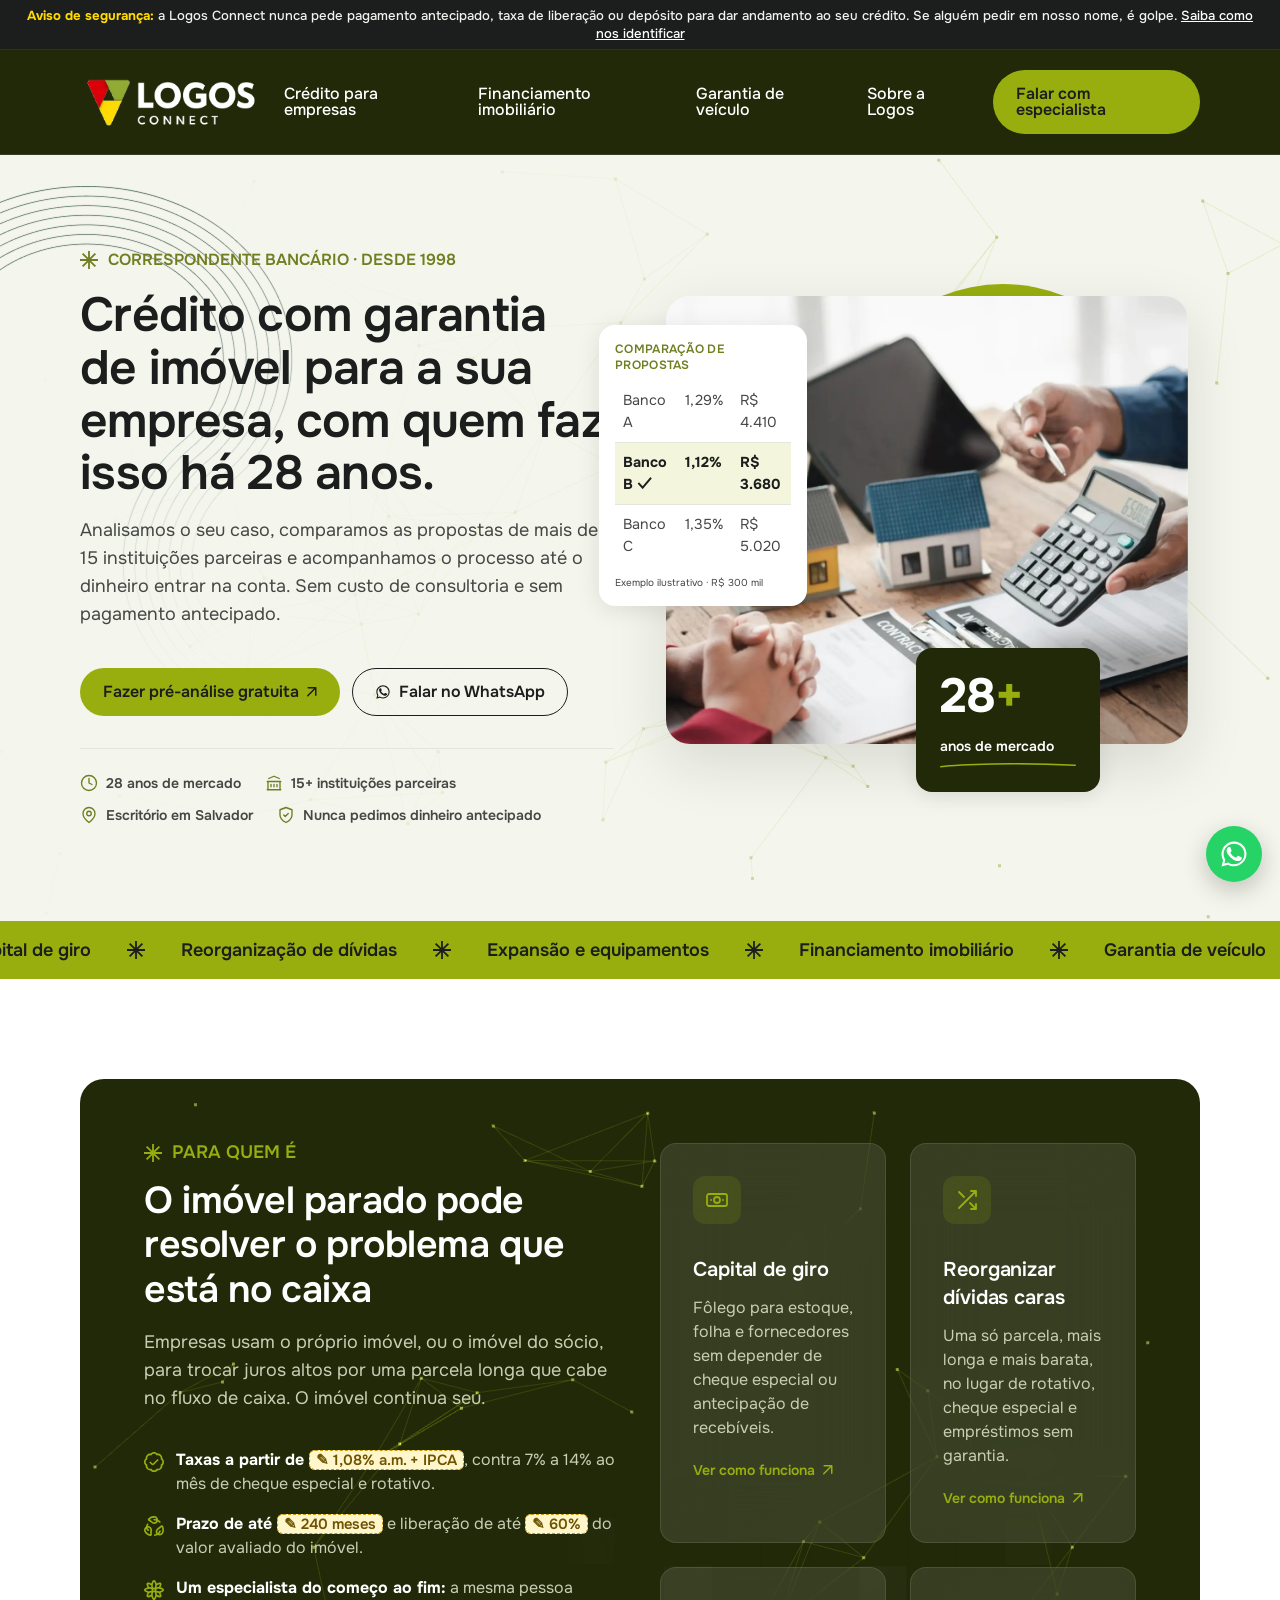
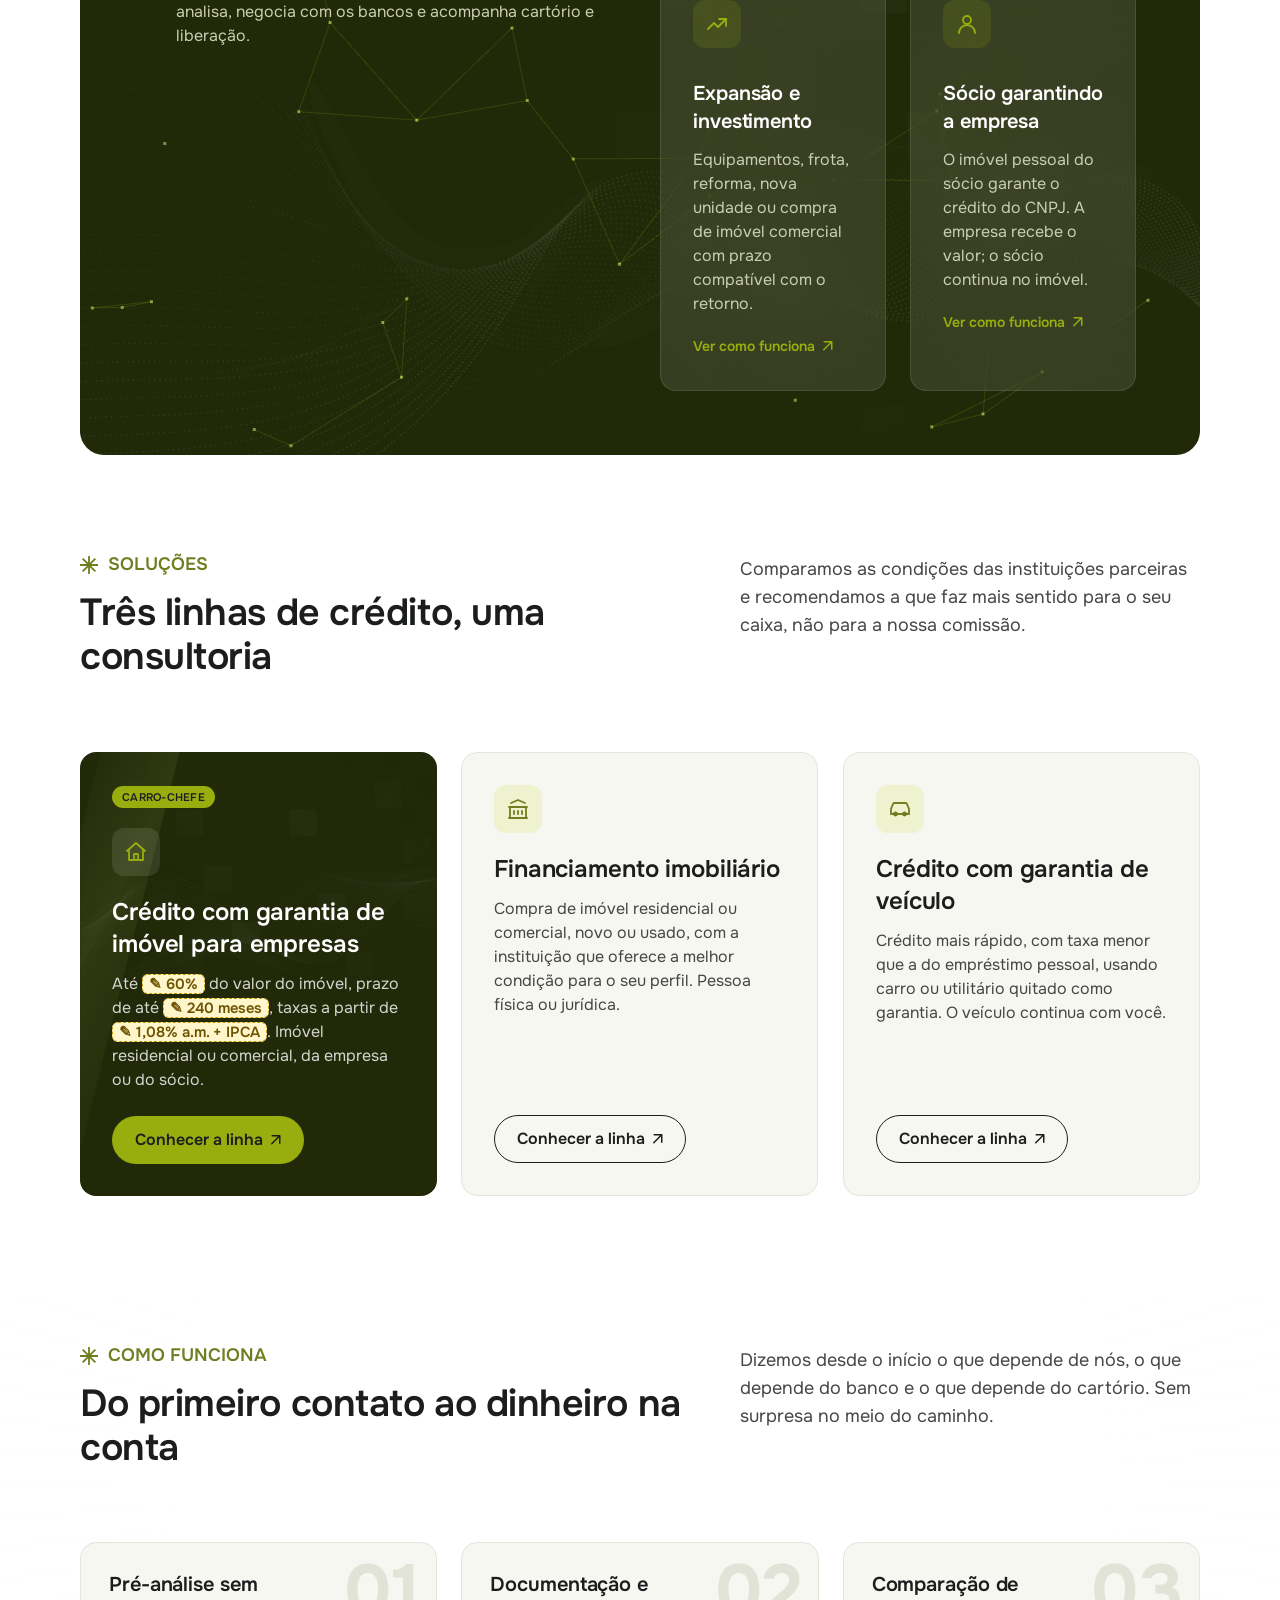
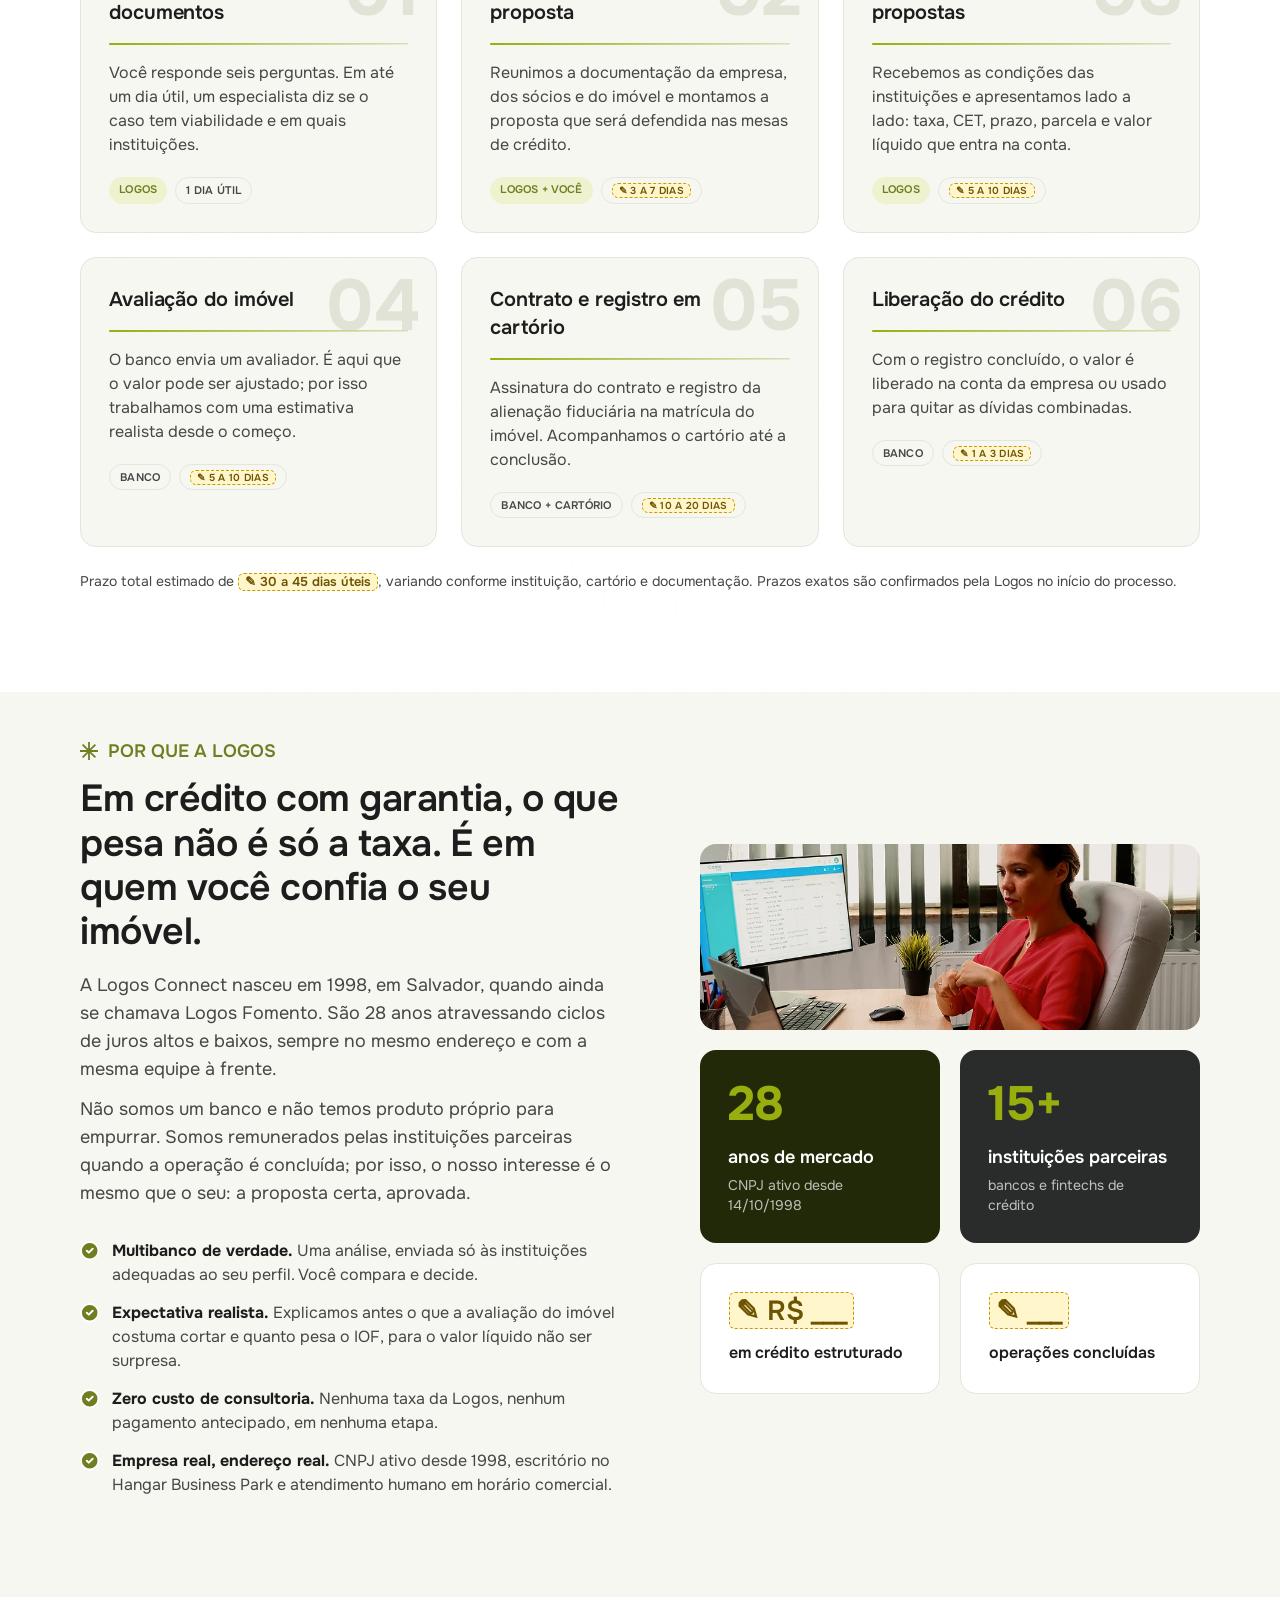
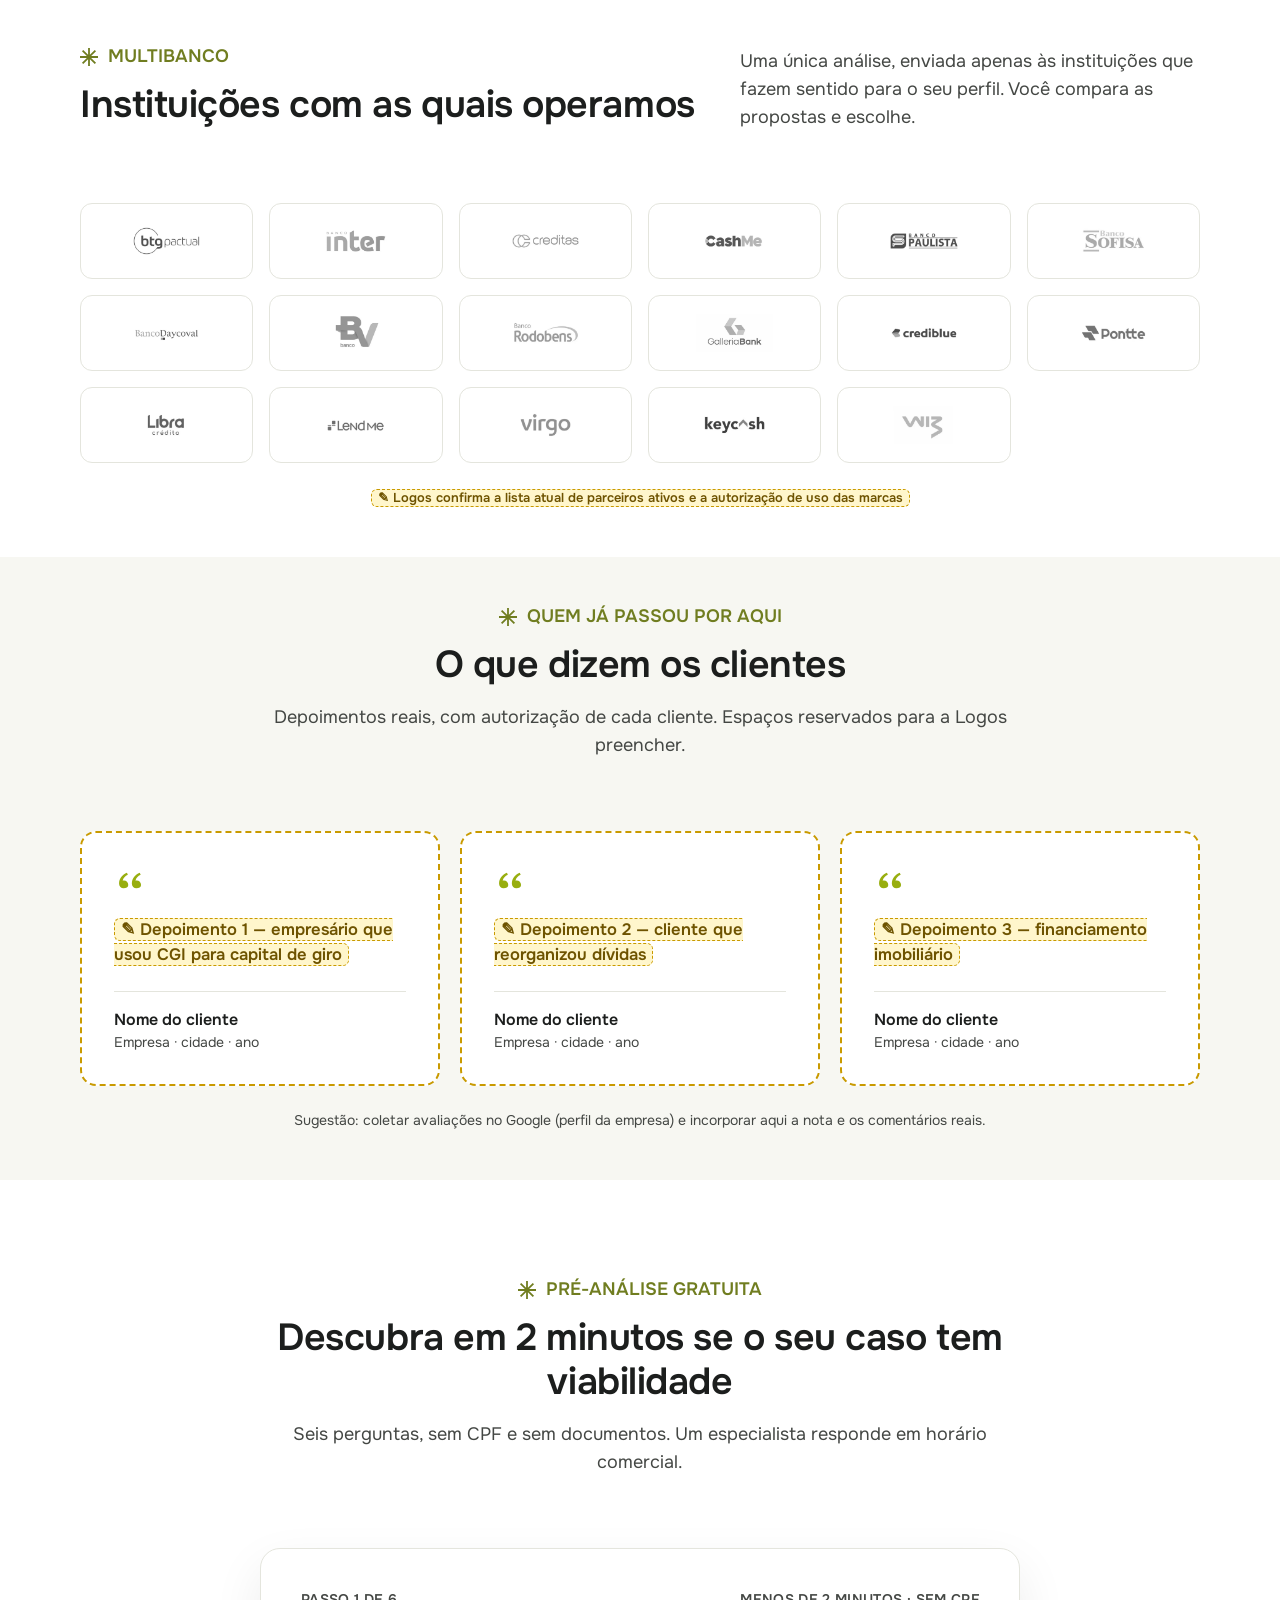
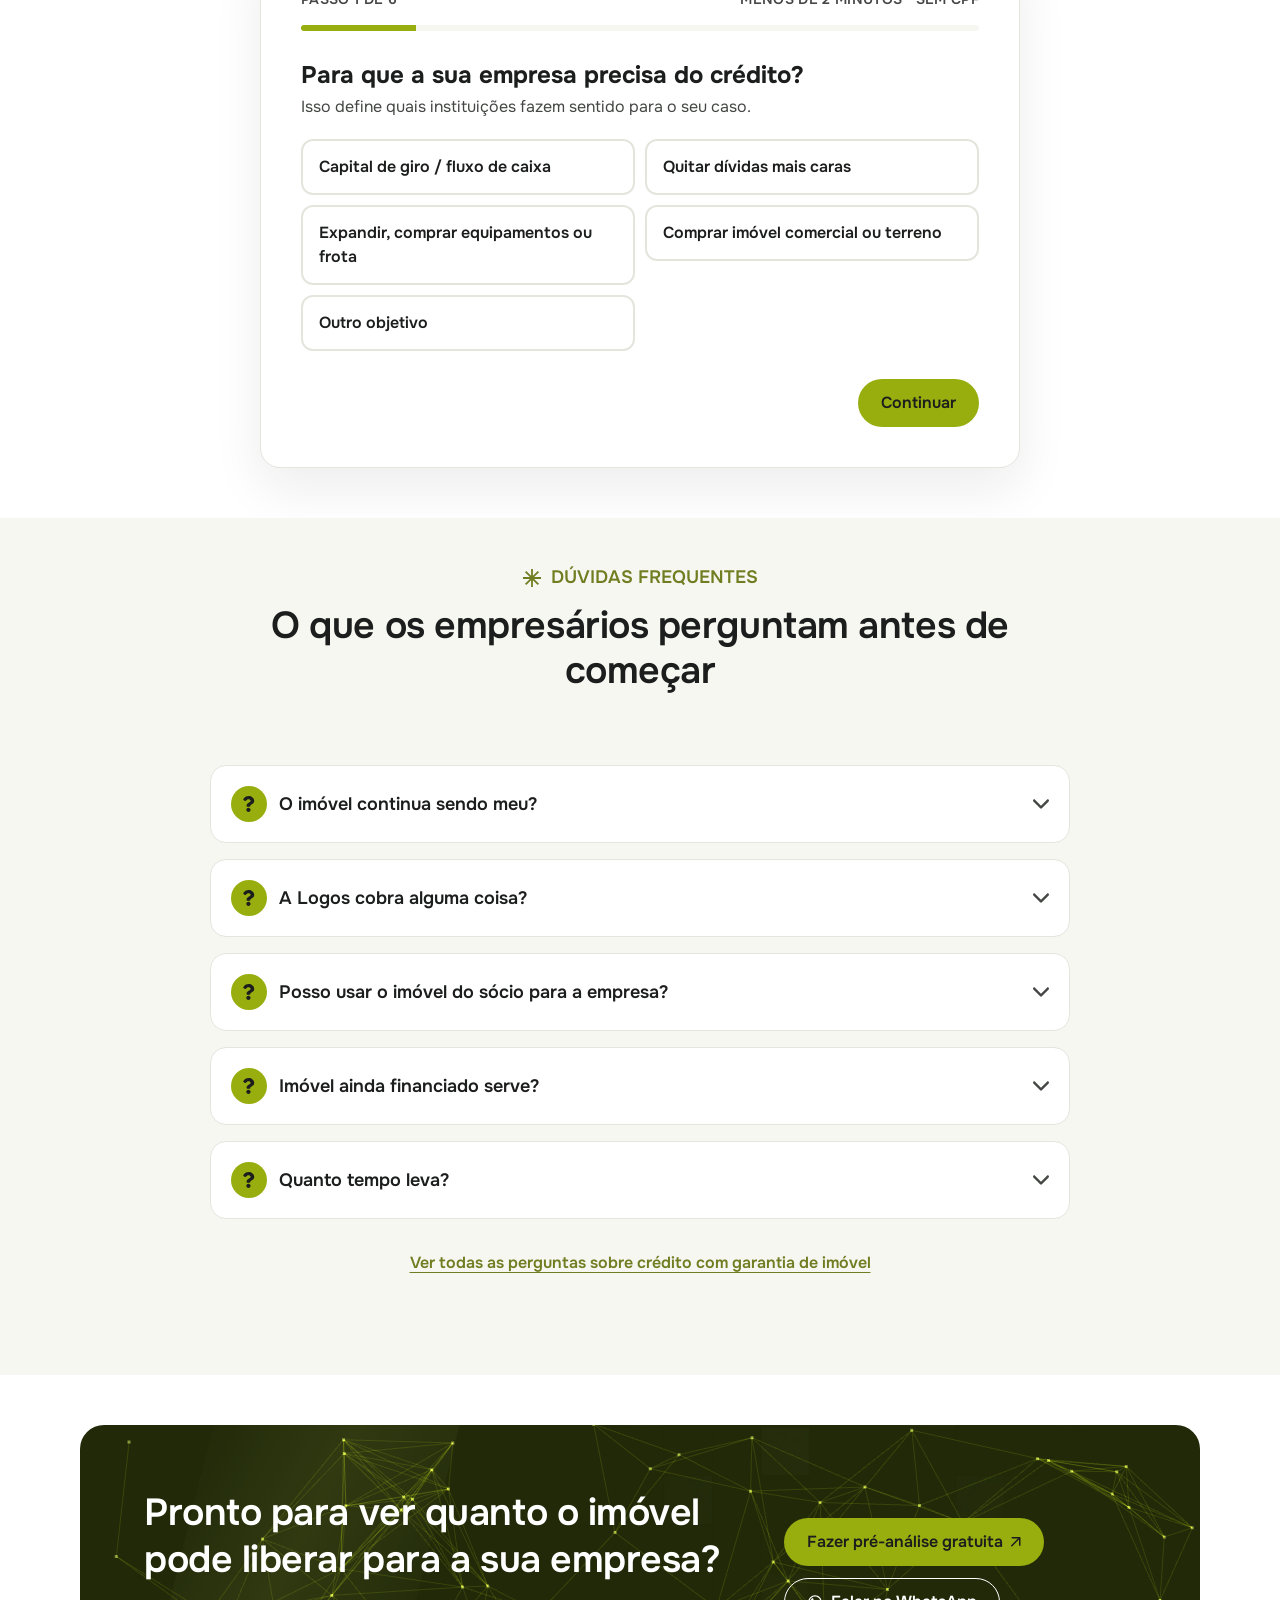
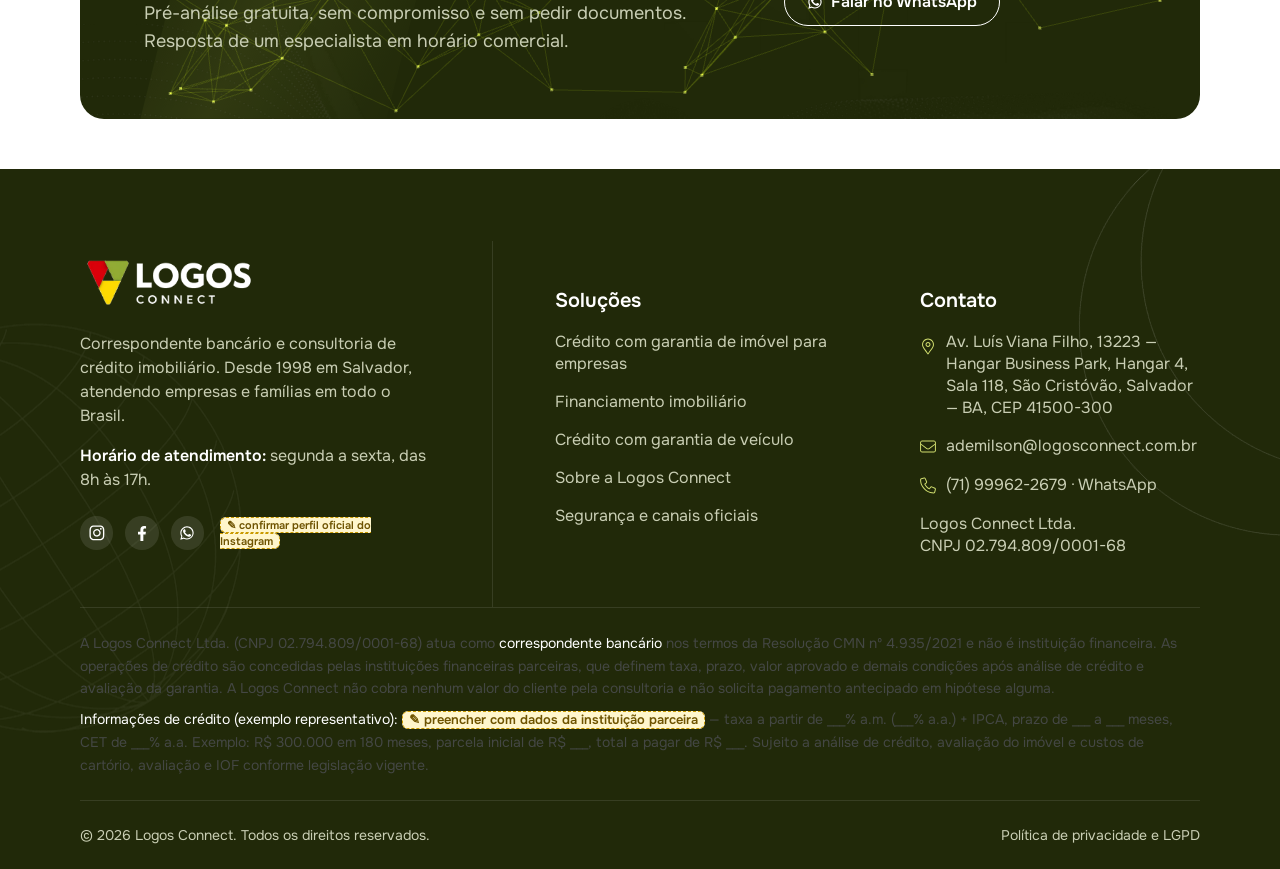
==== index.html @ a4e85cc0 "Publica proposta Logos Connect" ====
<!DOCTYPE html>
<html lang="pt-BR">
<head>
	<meta charset="UTF-8">
	<meta name="viewport" content="width=device-width, initial-scale=1.0">
	<title>Logos Connect — Crédito com garantia de imóvel para empresas | Desde 1998</title>
	<meta name="description" content="Correspondente bancário multibanco desde 1998. Crédito com garantia de imóvel para empresas, financiamento imobiliário e crédito com garantia de veículo. Sem pagamento antecipado.">
	<meta name="robots" content="index, follow">	<link rel="canonical" href="https://logosconnect.com.br/">
	<link rel="icon" href="assets/img/isologo.png" sizes="192x192">
	<link rel="apple-touch-icon" href="assets/img/isologo.png">
	<meta property="og:title" content="Logos Connect — Crédito com garantia de imóvel para empresas | Desde 1998">
	<meta property="og:description" content="Correspondente bancário multibanco desde 1998. Crédito com garantia de imóvel para empresas, financiamento imobiliário e crédito com garantia de veículo. Sem pagamento antecipado.">
	<meta property="og:type" content="website">
	<meta property="og:locale" content="pt_BR">
	<link rel="preconnect" href="https://fonts.googleapis.com">
	<link rel="preconnect" href="https://fonts.gstatic.com" crossorigin>
	<link href="https://fonts.googleapis.com/css2?family=Onest:wght@300..900&display=swap" rel="stylesheet">
	<link rel="stylesheet" href="assets/css/plugins.min.css">
	<link rel="stylesheet" href="assets/css/site.css">
	<link rel="stylesheet" href="assets/css/logos.css">
	<!-- Google Tag Manager (produção): GTM-K36DP57V — reativar ao publicar no domínio -->
</head>
<body class="">
	<header class="header-area bg-secondary fixed w-full top-0 left-0 right-0 z-999999 border-b border-white/10">
    <div class="faixa-antifraude"><span class="hidden sm:inline"><strong>Aviso de segurança:</strong> a Logos Connect nunca pede pagamento antecipado, taxa de liberação ou depósito para dar andamento ao seu crédito. Se alguém pedir em nosso nome, é golpe.</span><span class="sm:hidden"><strong>Atenção:</strong> nunca pedimos pagamento antecipado. Se alguém pedir em nosso nome, é golpe.</span> <a href="sobre.html#seguranca">Saiba como nos identificar</a></div>
    <div class="container lg:py-1.5">
        <div class="header-wrapper flex items-center justify-between gap-5 py-3 sm:py-4 lg:py-0">
            <a class="logo" href="index.html" aria-label="Logos Connect — início">
                <img src="assets/img/logo-branco.png" width="508" height="144" alt="Logos Connect">
            </a>
            <nav class="main-menu" data-lenis-prevent aria-label="Principal">
                <ul>
                                        <li><a href="cgi-empresas.html" class="sub-menu-item">Crédito para empresas</a></li>
                                        <li><a href="financiamento-imobiliario.html" class="sub-menu-item">Financiamento imobiliário</a></li>
                                        <li><a href="credito-veiculo.html" class="sub-menu-item">Garantia de veículo</a></li>
                                        <li><a href="sobre.html" class="sub-menu-item">Sobre a Logos</a></li>
                                        <li class="block sm:hidden">
                        <a href="https://wa.me/557199622679?text=Ol%C3%A1%2C%20Logos%20Connect%21%20Vim%20pelo%20site%20e%20quero%20falar%20com%20um%20especialista." target="_blank" rel="noopener" class="button-primary sm:block! text-center justify-center! w-full" data-origem="menu-mobile">Falar com especialista</a>
                    </li>
                </ul>
            </nav>
            <div class="flex items-center gap-5">
                <a href="https://wa.me/557199622679?text=Ol%C3%A1%2C%20Logos%20Connect%21%20Vim%20pelo%20site%20e%20quero%20falar%20com%20um%20especialista." target="_blank" rel="noopener" class="button-primary hidden! sm:inline-flex!" data-origem="header">Falar com especialista</a>
                <button type="button" class="menuToggle" aria-label="Abrir menu">
                    <svg class="stroke-current text-white" width="40" viewBox="0 0 100 100">
                        <path class="line line1" d="M 20,29.000046 H 80.000231 C 80.000231,29.000046 94.498839,28.817352 94.532987,66.711331 94.543142,77.980673 90.966081,81.670246 85.259173,81.668997 79.552261,81.667751 75.000211,74.999942 75.000211,74.999942 L 25.000021,25.000058" />
                        <path class="line line2" d="M 20,50 H 80" />
                        <path class="line line3" d="M 20,70.999954 H 80.000231 C 80.000231,70.999954 94.498839,71.182648 94.532987,33.288669 94.543142,22.019327 90.966081,18.329754 85.259173,18.331003 79.552261,18.332249 75.000211,25.000058 75.000211,25.000058 L 25.000021,74.999942" />
                    </svg>
                </button>
            </div>
        </div>
    </div>
</header>

	<main id="main-content">

	<!-- Hero -->
	<section class="py-12 md:py-16 lg:py-20 xl:py-24 bg-hero relative z-1 overflow-hidden" data-digital-hero-banner>
		<img class="hidden lg:block absolute top-[4%] left-0 -z-1 opacity-70" src="assets/img/tpl/hero-bg-shape.webp" alt="">
		<canvas class="fx-canvas" data-fx="field" data-fx-theme="light" aria-hidden="true"></canvas>		<div class="container">
			<div class="flex items-center justify-between gap-10 flex-col md:flex-row">
				<div class="md:max-w-137.5 w-full">
					<div class="flex items-center gap-2.5" data-subtitle>
						<img class="rotate" src="assets/img/title-icon.svg" alt="">
						<p class="text-sm sm:text-base font-semibold leading-[1.1]! text-verde-escuro uppercase">Correspondente bancário · desde 1998</p>
					</div>
					<h1 class="text-4xl sm:text-[40px] md:text-5xl lg:text-[52px] xl:text-[60px] font-bold leading-[1.1]! text-title_black mt-4 md:mt-5" data-title>Crédito com garantia de imóvel para a sua empresa, com quem faz isso há 28 anos.</h1>
					<p class="text-base sm:text-lg text-paragraph_black mt-4" data-excerpt>Analisamos o seu caso, comparamos as propostas de mais de 15 instituições parceiras e acompanhamos o processo até o dinheiro entrar na conta. Sem custo de consultoria e sem pagamento antecipado.</p>
					<div class="mt-6 sm:mt-8 lg:mt-10 flex items-center gap-3 flex-wrap" data-button>
						<a class="button-primary" href="#pre-analise">Fazer pré-análise gratuita<svg class="w-2.5 h-2.5 fill-current"><use href="#buttonArrow"></use></svg></a>						<a class="button-autline-dark text-title_black! hover:text-white!" href="https://wa.me/557199622679?text=Ol%C3%A1%2C%20Logos%20Connect%21%20Vim%20pelo%20site%20e%20quero%20falar%20com%20um%20especialista." target="_blank" rel="noopener" data-origem="hero"><span class="w-4 h-4 inline-block"><svg viewBox="0 0 24 24" fill="currentColor" aria-hidden="true"><path d="M17.5 14.4c-.3-.1-1.8-.9-2-1-.3-.1-.5-.1-.7.1-.2.3-.8 1-.9 1.2-.2.2-.3.2-.6.1-.3-.1-1.3-.5-2.4-1.5-.9-.8-1.5-1.8-1.7-2.1-.2-.3 0-.5.1-.6l.4-.5.3-.5c.1-.2 0-.4 0-.5L9.2 6.9c-.2-.6-.5-.5-.7-.5h-.6c-.2 0-.5.1-.8.4-.3.3-1 1-1 2.5s1.1 2.9 1.2 3.1c.1.2 2.1 3.2 5.1 4.5.7.3 1.3.5 1.7.6.7.2 1.4.2 1.9.1.6-.1 1.8-.7 2-1.4.2-.7.2-1.3.2-1.4-.1-.2-.3-.3-.7-.4zM12 2C6.5 2 2 6.5 2 12c0 1.8.5 3.5 1.3 5L2 22l5.2-1.4c1.4.8 3.1 1.2 4.8 1.2 5.5 0 10-4.5 10-10S17.5 2 12 2zm0 18.2c-1.5 0-3-.4-4.3-1.2l-.3-.2-3.1.8.8-3-.2-.3C4.1 15 3.7 13.5 3.7 12c0-4.6 3.7-8.3 8.3-8.3s8.3 3.7 8.3 8.3-3.7 8.2-8.3 8.2z"/></svg></span>Falar no WhatsApp</a>					</div>
					<div class="mt-8 pt-6 border-t border-border flex flex-wrap gap-x-6 gap-y-3 text-sm font-semibold text-paragraph_black" data-button>
						<span class="flex items-center gap-2 text-verde-escuro"><svg class="w-4.5 h-4.5" viewBox="0 0 24 24" fill="none" stroke="currentColor" stroke-width="1.8" stroke-linecap="round" stroke-linejoin="round" aria-hidden="true"><circle cx="12" cy="12" r="10"/><path d="M12 6v6l4 2"/></svg><span class="text-paragraph_black">28 anos de mercado</span></span>
						<span class="flex items-center gap-2 text-verde-escuro"><svg class="w-4.5 h-4.5" viewBox="0 0 24 24" fill="none" stroke="currentColor" stroke-width="1.8" stroke-linecap="round" stroke-linejoin="round" aria-hidden="true"><path d="M3 21h18M3 10h18M5 6l7-3 7 3M4 10v11M20 10v11M8 14v3M12 14v3M16 14v3"/></svg><span class="text-paragraph_black">15+ instituições parceiras</span></span>
						<span class="flex items-center gap-2 text-verde-escuro"><svg class="w-4.5 h-4.5" viewBox="0 0 24 24" fill="none" stroke="currentColor" stroke-width="1.8" stroke-linecap="round" stroke-linejoin="round" aria-hidden="true"><path d="M20 10c0 6-8 12-8 12s-8-6-8-12a8 8 0 0 1 16 0z"/><circle cx="12" cy="10" r="3"/></svg><span class="text-paragraph_black">Escritório em Salvador</span></span>
						<span class="flex items-center gap-2 text-verde-escuro"><svg class="w-4.5 h-4.5" viewBox="0 0 24 24" fill="none" stroke="currentColor" stroke-width="1.8" stroke-linecap="round" stroke-linejoin="round" aria-hidden="true"><path d="M12 22s8-4 8-10V5l-8-3-8 3v7c0 6 8 10 8 10z"/><path d="m9 12 2 2 4-4"/></svg><span class="text-paragraph_black">Nunca pedimos dinheiro antecipado</span></span>
					</div>
				</div>
				<div class="max-w-120 lg:max-w-140 w-full pb-12 px-3 pt-3 relative z-1">
					<img class="w-full rounded-3xl shadow-[0px_20px_60px_0px_rgba(28,30,29,0.12)]" src="assets/img/tpl/hero-cgi.webp" width="1233" height="1056" alt="Imóvel como garantia de crédito para empresas" data-thumbnail fetchpriority="high">
					<div class="absolute top-0 right-[6%] -z-1 w-[60%] bg-primary aspect-square rounded-full" data-circle></div>
					<div class="absolute bottom-0 max-[380px]:right-1/2 transform max-[380px]:translate-x-1/2 right-0 lg:right-auto lg:left-[48%] z-1 p-4 lg:p-6 bg-secondary rounded-xl lg:rounded-2xl shadow-[0px_4px_24px_0px_rgba(0,0,0,0.1)]" data-scale-up>
						<div class="flex"><div class="text-3xl md:text-4xl lg:text-[40px] xl:text-5xl text-white font-bold leading-none! counter" data-target="28" data-fx-glow>0</div><div class="text-3xl md:text-4xl lg:text-[40px] xl:text-5xl text-primary font-bold leading-none!">+</div></div>
						<div class="mt-2 lg:mt-4 flex flex-col gap-1.75"><p class="text-sm text-white font-semibold">anos de mercado</p><svg width="136" height="5" viewBox="0 0 136 5" fill="none"><path d="M0.75 3.75601C18.75 1.256 77.75 -0.743972 135.25 2.25601" stroke="#98AE0F" stroke-width="1.5" stroke-linecap="round"/></svg></div>
					</div>
					<div class="absolute top-[8%] -left-2 lg:-left-[10%] z-1 bg-white rounded-2xl p-4 shadow-[0px_4px_24px_0px_rgba(0,0,0,0.1)] max-w-52 hidden md:block" data-scale-up>
						<p class="text-xs font-semibold uppercase tracking-wide text-verde-escuro">Comparação de propostas</p>
						<table class="tabela tabela--mini mt-2"><tbody>
							<tr><td>Banco A</td><td>1,29%</td><td>R$ 4.410</td></tr>
							<tr class="destaque"><td>Banco B ✓</td><td>1,12%</td><td>R$ 3.680</td></tr>
							<tr><td>Banco C</td><td>1,35%</td><td>R$ 5.020</td></tr>
						</tbody></table>
						<p class="text-[10px] text-paragraph_black mt-2">Exemplo ilustrativo · R$ 300 mil</p>
					</div>
				</div>
			</div>
		</div>
	</section>

	<!-- Marquee -->
	<div class="py-5 bg-primary overflow-hidden">
		<div class="marquee-slider flex gap-9 will-change-transform">
						<div class="whitespace-nowrap"><img class="rotate w-4.5 h-4.5 min-w-4.5 min-h-4.5" src="assets/img/star-dark.svg" alt=""></div>
			<div class="whitespace-nowrap text-base sm:text-lg leading-none! font-semibold text-title_black">Capital de giro</div>
						<div class="whitespace-nowrap"><img class="rotate w-4.5 h-4.5 min-w-4.5 min-h-4.5" src="assets/img/star-dark.svg" alt=""></div>
			<div class="whitespace-nowrap text-base sm:text-lg leading-none! font-semibold text-title_black">Reorganização de dívidas</div>
						<div class="whitespace-nowrap"><img class="rotate w-4.5 h-4.5 min-w-4.5 min-h-4.5" src="assets/img/star-dark.svg" alt=""></div>
			<div class="whitespace-nowrap text-base sm:text-lg leading-none! font-semibold text-title_black">Expansão e equipamentos</div>
						<div class="whitespace-nowrap"><img class="rotate w-4.5 h-4.5 min-w-4.5 min-h-4.5" src="assets/img/star-dark.svg" alt=""></div>
			<div class="whitespace-nowrap text-base sm:text-lg leading-none! font-semibold text-title_black">Financiamento imobiliário</div>
						<div class="whitespace-nowrap"><img class="rotate w-4.5 h-4.5 min-w-4.5 min-h-4.5" src="assets/img/star-dark.svg" alt=""></div>
			<div class="whitespace-nowrap text-base sm:text-lg leading-none! font-semibold text-title_black">Garantia de veículo</div>
						<div class="whitespace-nowrap"><img class="rotate w-4.5 h-4.5 min-w-4.5 min-h-4.5" src="assets/img/star-dark.svg" alt=""></div>
			<div class="whitespace-nowrap text-base sm:text-lg leading-none! font-semibold text-title_black">Atendimento em todo o Brasil</div>
						<div class="whitespace-nowrap"><img class="rotate w-4.5 h-4.5 min-w-4.5 min-h-4.5" src="assets/img/star-dark.svg" alt=""></div>
			<div class="whitespace-nowrap text-base sm:text-lg leading-none! font-semibold text-title_black">Consultoria sem custo</div>
					</div>
	</div>

	<!-- Para quem é (container escuro) -->
	<section class="section-spacing-lg-md" id="para-quem">
		<div class="container-lg">
			<div class="pt-10 pb-4 px-4 sm:p-10 xl:p-16 2xl:p-20 bg-secondary rounded-2xl md:rounded-3xl relative z-1 overflow-hidden" data-grid-reveal data-cols="8" data-rows="8" data-cols-sm="5" data-rows-sm="12" data-cols-lg="8" data-rows-lg="8" data-animation="horizontal" data-bg-color="white" data-trigger="top 70%" data-stagger="0.006" data-duration="0.8" data-play-once="true">
				<img class="w-full absolute bottom-0 select-none left-0 -z-1 opacity-70" src="assets/img/tpl/dark-bg-shape.webp" alt="">
				<canvas class="fx-canvas" data-fx="field" data-fx-theme="dark" data-fx-count="70" aria-hidden="true"></canvas>				<div class="flex xl:items-start justify-between gap-10 flex-col lg:flex-row relative">
					<div class="max-w-175 lg:max-w-135 w-full lg:self-start" data-sticky data-sticky-start="top 10%" data-sticky-end="bottom 0%" data-sticky-min-width="1025" data-sticky-max-width="1280">
						<div class="flex items-center gap-2.5"><img class="rotate" src="assets/img/title-icon-primary.svg" alt=""><p class="text-base sm:text-lg font-semibold leading-[1.1]! text-primary uppercase">Para quem é</p></div>
						<h2 class="text-3xl md:text-4xl lg:text-[40px] xl:text-5xl font-bold leading-tight text-title_white mt-4">O imóvel parado pode resolver o problema que está no caixa</h2>
						<p class="mt-4 text-base sm:text-lg text-paragraph_white">Empresas usam o próprio imóvel, ou o imóvel do sócio, para trocar juros altos por uma parcela longa que cabe no fluxo de caixa. O imóvel continua seu.</p>
						<ul class="flex flex-col gap-4 mt-9 text-paragraph_white">
							<li class="text-base flex items-start gap-3"><svg class="w-5 h-5 fill-current mt-1 text-primary"><use href="#tmnlList-01"></use></svg><span class="flex-1"><strong class="text-white">Taxas a partir de <span class="confirmar">1,08% a.m. + IPCA</span></strong>, contra 7% a 14% ao mês de cheque especial e rotativo.</span></li>
							<li class="text-base flex items-start gap-3"><svg class="w-5 h-5 fill-current mt-1 text-primary"><use href="#tmnlList-02"></use></svg><span class="flex-1"><strong class="text-white">Prazo de até <span class="confirmar">240 meses</span></strong> e liberação de até <span class="confirmar">60%</span> do valor avaliado do imóvel.</span></li>
							<li class="text-base flex items-start gap-3"><svg class="w-5 h-5 fill-current mt-1 text-primary"><use href="#tmnlList-03"></use></svg><span class="flex-1"><strong class="text-white">Um especialista do começo ao fim:</strong> a mesma pessoa analisa, negocia com os bancos e acompanha cartório e liberação.</span></li>
						</ul>
					</div>
					<div class="lg:max-w-165 w-full grid sm:grid-cols-2 lg:grid-cols-1 xl:grid-cols-2 gap-4 sm:gap-6 max-xl:flex-1">
												<a href="cgi-empresas.html#giro" class="p-5 sm:p-6 lg:p-8 rounded-2xl bg-white/10 border border-white/10 backdrop-blur-[34px] block duration-300 hover:bg-white/15 group" data-tilt="5">
							<span class="w-12 h-12 rounded-xl bg-primary/15 text-primary flex items-center justify-center"><svg class="w-6 h-6" viewBox="0 0 24 24" fill="none" stroke="currentColor" stroke-width="1.8" stroke-linecap="round" stroke-linejoin="round" aria-hidden="true"><rect x="2" y="6" width="20" height="12" rx="2"/><circle cx="12" cy="12" r="3"/><path d="M6 12h.01M18 12h.01"/></svg></span>
							<h3 class="mt-6 md:mt-8 text-lg md:text-xl font-semibold text-white">Capital de giro</h3>
							<p class="mt-3 text-base text-paragraph_white">Fôlego para estoque, folha e fornecedores sem depender de cheque especial ou antecipação de recebíveis.</p>
							<span class="mt-5 inline-flex items-center gap-2 text-primary text-sm font-semibold">Ver como funciona <svg class="w-2.5 h-2.5 fill-current"><use href="#buttonArrow"></use></svg></span>
						</a>
												<a href="cgi-empresas.html#dividas" class="p-5 sm:p-6 lg:p-8 rounded-2xl bg-white/10 border border-white/10 backdrop-blur-[34px] block duration-300 hover:bg-white/15 group" data-tilt="5">
							<span class="w-12 h-12 rounded-xl bg-primary/15 text-primary flex items-center justify-center"><svg class="w-6 h-6" viewBox="0 0 24 24" fill="none" stroke="currentColor" stroke-width="1.8" stroke-linecap="round" stroke-linejoin="round" aria-hidden="true"><path d="M16 3h5v5M4 20 21 3M21 16v5h-5M15 15l6 6M4 4l5 5"/></svg></span>
							<h3 class="mt-6 md:mt-8 text-lg md:text-xl font-semibold text-white">Reorganizar dívidas caras</h3>
							<p class="mt-3 text-base text-paragraph_white">Uma só parcela, mais longa e mais barata, no lugar de rotativo, cheque especial e empréstimos sem garantia.</p>
							<span class="mt-5 inline-flex items-center gap-2 text-primary text-sm font-semibold">Ver como funciona <svg class="w-2.5 h-2.5 fill-current"><use href="#buttonArrow"></use></svg></span>
						</a>
												<a href="cgi-empresas.html#expansao" class="p-5 sm:p-6 lg:p-8 rounded-2xl bg-white/10 border border-white/10 backdrop-blur-[34px] block duration-300 hover:bg-white/15 group" data-tilt="5">
							<span class="w-12 h-12 rounded-xl bg-primary/15 text-primary flex items-center justify-center"><svg class="w-6 h-6" viewBox="0 0 24 24" fill="none" stroke="currentColor" stroke-width="1.8" stroke-linecap="round" stroke-linejoin="round" aria-hidden="true"><path d="M3 17l6-6 4 4 8-8"/><path d="M14 7h7v7"/></svg></span>
							<h3 class="mt-6 md:mt-8 text-lg md:text-xl font-semibold text-white">Expansão e investimento</h3>
							<p class="mt-3 text-base text-paragraph_white">Equipamentos, frota, reforma, nova unidade ou compra de imóvel comercial com prazo compatível com o retorno.</p>
							<span class="mt-5 inline-flex items-center gap-2 text-primary text-sm font-semibold">Ver como funciona <svg class="w-2.5 h-2.5 fill-current"><use href="#buttonArrow"></use></svg></span>
						</a>
												<a href="cgi-empresas.html#quem-pode" class="p-5 sm:p-6 lg:p-8 rounded-2xl bg-white/10 border border-white/10 backdrop-blur-[34px] block duration-300 hover:bg-white/15 group" data-tilt="5">
							<span class="w-12 h-12 rounded-xl bg-primary/15 text-primary flex items-center justify-center"><svg class="w-6 h-6" viewBox="0 0 24 24" fill="none" stroke="currentColor" stroke-width="1.8" stroke-linecap="round" stroke-linejoin="round" aria-hidden="true"><circle cx="12" cy="8" r="4"/><path d="M4 21a8 8 0 0 1 16 0"/></svg></span>
							<h3 class="mt-6 md:mt-8 text-lg md:text-xl font-semibold text-white">Sócio garantindo a empresa</h3>
							<p class="mt-3 text-base text-paragraph_white">O imóvel pessoal do sócio garante o crédito do CNPJ. A empresa recebe o valor; o sócio continua no imóvel.</p>
							<span class="mt-5 inline-flex items-center gap-2 text-primary text-sm font-semibold">Ver como funciona <svg class="w-2.5 h-2.5 fill-current"><use href="#buttonArrow"></use></svg></span>
						</a>
											</div>
				</div>
			</div>
		</div>
	</section>

	<!-- Soluções -->
	<section class="section-spacing-md-lg" id="solucoes">
		<div class="container">
			<div class="flex items-start justify-between gap-4 md:gap-10 mb-12 sm:mb-14 md:mb-16 lg:mb-18 flex-col md:flex-row max-w-125 md:max-w-full" data-section-title>
        <div class="md:max-w-170 w-full">
            <div class="flex items-center gap-2.5" data-subtitle><img class="rotate" src="assets/img/title-icon.svg" alt=""><span class="text-base lg:text-lg font-semibold leading-[1.1]! text-verde-escuro uppercase block">Soluções</span></div>
            <h2 class="text-3xl md:text-4xl lg:text-[40px] xl:text-5xl font-bold leading-tight text-title_black mt-4" data-content>Três linhas de crédito, uma consultoria</h2>
        </div><p class="md:max-w-115 w-full text-base sm:text-lg text-paragraph_black" data-content>Comparamos as condições das instituições parceiras e recomendamos a que faz mais sentido para o seu caixa, não para a nossa comissão.</p></div>			<div class="grid sm:grid-cols-2 lg:grid-cols-3 gap-5 lg:gap-6" data-sttr-wrapper>
				<div class="bg-secondary p-6 sm:p-8 rounded-2xl flex flex-col gap-5 relative overflow-hidden" data-sttr-card data-tilt="4" data-fx-sweep>
					<img class="absolute inset-0 w-full h-full object-cover -z-0 opacity-60" src="assets/img/tpl/benefits-bg-shape.webp" alt="">
					<div class="relative">
						<span class="text-[11px] font-semibold uppercase tracking-wide px-2.5 py-1 rounded-full bg-primary text-title_black">Carro-chefe</span>
						<span class="w-12 h-12 rounded-xl bg-white/10 text-primary flex items-center justify-center mt-5"><svg class="w-6 h-6" viewBox="0 0 24 24" fill="none" stroke="currentColor" stroke-width="1.8" stroke-linecap="round" stroke-linejoin="round" aria-hidden="true"><path d="M3 11 12 3l9 8"/><path d="M5 10v10h14V10"/><path d="M10 20v-6h4v6"/></svg></span>
						<h3 class="text-white text-xl md:text-2xl font-semibold mt-5">Crédito com garantia de imóvel para empresas</h3>
						<p class="pt-3 text-white/80 text-base">Até <span class="confirmar">60%</span> do valor do imóvel, prazo de até <span class="confirmar">240 meses</span>, taxas a partir de <span class="confirmar">1,08% a.m. + IPCA</span>. Imóvel residencial ou comercial, da empresa ou do sócio.</p>
						<div class="mt-6"><a class="button-primary" href="cgi-empresas.html">Conhecer a linha<svg class="w-2.5 h-2.5 fill-current"><use href="#buttonArrow"></use></svg></a></div>
					</div>
				</div>
				<div class="bg-background border border-border p-6 sm:p-8 rounded-2xl flex flex-col gap-5" data-sttr-card data-tilt="4">
					<span class="w-12 h-12 rounded-xl bg-verde-claro text-verde-escuro flex items-center justify-center"><svg class="w-6 h-6" viewBox="0 0 24 24" fill="none" stroke="currentColor" stroke-width="1.8" stroke-linecap="round" stroke-linejoin="round" aria-hidden="true"><path d="M3 21h18M3 10h18M5 6l7-3 7 3M4 10v11M20 10v11M8 14v3M12 14v3M16 14v3"/></svg></span>
					<div class="flex-1">
						<h3 class="text-title_black text-xl md:text-2xl font-semibold">Financiamento imobiliário</h3>
						<p class="pt-3 text-paragraph_black text-base">Compra de imóvel residencial ou comercial, novo ou usado, com a instituição que oferece a melhor condição para o seu perfil. Pessoa física ou jurídica.</p>
					</div>
					<div><a class="button-autline-dark text-title_black! hover:text-white!" href="financiamento-imobiliario.html">Conhecer a linha<svg class="w-2.5 h-2.5 fill-current"><use href="#buttonArrow"></use></svg></a></div>
				</div>
				<div class="bg-background border border-border p-6 sm:p-8 rounded-2xl flex flex-col gap-5" data-sttr-card data-tilt="4">
					<span class="w-12 h-12 rounded-xl bg-verde-claro text-verde-escuro flex items-center justify-center"><svg class="w-6 h-6" viewBox="0 0 24 24" fill="none" stroke="currentColor" stroke-width="1.8" stroke-linecap="round" stroke-linejoin="round" aria-hidden="true"><path d="M5 17h14M3 12l2-5a2 2 0 0 1 2-1h10a2 2 0 0 1 2 1l2 5v5H3z"/><circle cx="7.5" cy="17" r="1.5"/><circle cx="16.5" cy="17" r="1.5"/></svg></span>
					<div class="flex-1">
						<h3 class="text-title_black text-xl md:text-2xl font-semibold">Crédito com garantia de veículo</h3>
						<p class="pt-3 text-paragraph_black text-base">Crédito mais rápido, com taxa menor que a do empréstimo pessoal, usando carro ou utilitário quitado como garantia. O veículo continua com você.</p>
					</div>
					<div><a class="button-autline-dark text-title_black! hover:text-white!" href="credito-veiculo.html">Conhecer a linha<svg class="w-2.5 h-2.5 fill-current"><use href="#buttonArrow"></use></svg></a></div>
				</div>
			</div>
		</div>
	</section>

	<!-- Como funciona -->
	<section class="section-spacing-md-lg bg-white relative z-1 overflow-hidden" id="como-funciona">
		<img src="assets/img/tpl/tracking-bg-shape.webp" alt="" class="absolute top-0 left-0 -z-1 w-full h-full object-cover opacity-50">
		<div class="container">
			<div class="flex items-start justify-between gap-4 md:gap-10 mb-12 sm:mb-14 md:mb-16 lg:mb-18 flex-col md:flex-row max-w-125 md:max-w-full" data-section-title>
        <div class="md:max-w-170 w-full">
            <div class="flex items-center gap-2.5" data-subtitle><img class="rotate" src="assets/img/title-icon.svg" alt=""><span class="text-base lg:text-lg font-semibold leading-[1.1]! text-verde-escuro uppercase block">Como funciona</span></div>
            <h2 class="text-3xl md:text-4xl lg:text-[40px] xl:text-5xl font-bold leading-tight text-title_black mt-4" data-content>Do primeiro contato ao dinheiro na conta</h2>
        </div><p class="md:max-w-115 w-full text-base sm:text-lg text-paragraph_black" data-content>Dizemos desde o início o que depende de nós, o que depende do banco e o que depende do cartório. Sem surpresa no meio do caminho.</p></div>			<div class="grid sm:grid-cols-2 lg:grid-cols-3 gap-5 lg:gap-6" data-sttr-wrapper><div data-sttr-card><div class="bg-background p-5 sm:p-6 lg:p-7 rounded-2xl border border-border relative h-full">
            <span class="text-[#E1E3D6] absolute top-3 right-4 text-5xl md:text-6xl lg:text-7xl leading-none! font-bold">01</span>
            <h3 class="text-title_black text-lg md:text-xl font-semibold pr-16 pb-4 border-b border-border">Pré-análise sem documentos</h3><span class="fx-linha" data-fx-linha></span>
            <p class="text-paragraph_black text-base mt-4">Você responde seis perguntas. Em até um dia útil, um especialista diz se o caso tem viabilidade e em quais instituições.</p>
            <div class="flex flex-wrap gap-2 mt-5"><span class="text-[11px] font-semibold uppercase tracking-wide px-2.5 py-1 rounded-full bg-verde-claro text-verde-escuro">Logos</span><span class="text-[11px] font-semibold uppercase tracking-wide px-2.5 py-1 rounded-full bg-background border border-border text-paragraph_black">1 dia útil</span></div></div></div><div data-sttr-card><div class="bg-background p-5 sm:p-6 lg:p-7 rounded-2xl border border-border relative h-full">
            <span class="text-[#E1E3D6] absolute top-3 right-4 text-5xl md:text-6xl lg:text-7xl leading-none! font-bold">02</span>
            <h3 class="text-title_black text-lg md:text-xl font-semibold pr-16 pb-4 border-b border-border">Documentação e proposta</h3><span class="fx-linha" data-fx-linha></span>
            <p class="text-paragraph_black text-base mt-4">Reunimos a documentação da empresa, dos sócios e do imóvel e montamos a proposta que será defendida nas mesas de crédito.</p>
            <div class="flex flex-wrap gap-2 mt-5"><span class="text-[11px] font-semibold uppercase tracking-wide px-2.5 py-1 rounded-full bg-verde-claro text-verde-escuro">Logos + você</span><span class="text-[11px] font-semibold uppercase tracking-wide px-2.5 py-1 rounded-full bg-background border border-border text-paragraph_black"><span class="confirmar">3 a 7 dias</span></span></div></div></div><div data-sttr-card><div class="bg-background p-5 sm:p-6 lg:p-7 rounded-2xl border border-border relative h-full">
            <span class="text-[#E1E3D6] absolute top-3 right-4 text-5xl md:text-6xl lg:text-7xl leading-none! font-bold">03</span>
            <h3 class="text-title_black text-lg md:text-xl font-semibold pr-16 pb-4 border-b border-border">Comparação de propostas</h3><span class="fx-linha" data-fx-linha></span>
            <p class="text-paragraph_black text-base mt-4">Recebemos as condições das instituições e apresentamos lado a lado: taxa, CET, prazo, parcela e valor líquido que entra na conta.</p>
            <div class="flex flex-wrap gap-2 mt-5"><span class="text-[11px] font-semibold uppercase tracking-wide px-2.5 py-1 rounded-full bg-verde-claro text-verde-escuro">Logos</span><span class="text-[11px] font-semibold uppercase tracking-wide px-2.5 py-1 rounded-full bg-background border border-border text-paragraph_black"><span class="confirmar">5 a 10 dias</span></span></div></div></div><div data-sttr-card><div class="bg-background p-5 sm:p-6 lg:p-7 rounded-2xl border border-border relative h-full">
            <span class="text-[#E1E3D6] absolute top-3 right-4 text-5xl md:text-6xl lg:text-7xl leading-none! font-bold">04</span>
            <h3 class="text-title_black text-lg md:text-xl font-semibold pr-16 pb-4 border-b border-border">Avaliação do imóvel</h3><span class="fx-linha" data-fx-linha></span>
            <p class="text-paragraph_black text-base mt-4">O banco envia um avaliador. É aqui que o valor pode ser ajustado; por isso trabalhamos com uma estimativa realista desde o começo.</p>
            <div class="flex flex-wrap gap-2 mt-5"><span class="text-[11px] font-semibold uppercase tracking-wide px-2.5 py-1 rounded-full bg-background border border-border text-paragraph_black">Banco</span><span class="text-[11px] font-semibold uppercase tracking-wide px-2.5 py-1 rounded-full bg-background border border-border text-paragraph_black"><span class="confirmar">5 a 10 dias</span></span></div></div></div><div data-sttr-card><div class="bg-background p-5 sm:p-6 lg:p-7 rounded-2xl border border-border relative h-full">
            <span class="text-[#E1E3D6] absolute top-3 right-4 text-5xl md:text-6xl lg:text-7xl leading-none! font-bold">05</span>
            <h3 class="text-title_black text-lg md:text-xl font-semibold pr-16 pb-4 border-b border-border">Contrato e registro em cartório</h3><span class="fx-linha" data-fx-linha></span>
            <p class="text-paragraph_black text-base mt-4">Assinatura do contrato e registro da alienação fiduciária na matrícula do imóvel. Acompanhamos o cartório até a conclusão.</p>
            <div class="flex flex-wrap gap-2 mt-5"><span class="text-[11px] font-semibold uppercase tracking-wide px-2.5 py-1 rounded-full bg-background border border-border text-paragraph_black">Banco + cartório</span><span class="text-[11px] font-semibold uppercase tracking-wide px-2.5 py-1 rounded-full bg-background border border-border text-paragraph_black"><span class="confirmar">10 a 20 dias</span></span></div></div></div><div data-sttr-card><div class="bg-background p-5 sm:p-6 lg:p-7 rounded-2xl border border-border relative h-full">
            <span class="text-[#E1E3D6] absolute top-3 right-4 text-5xl md:text-6xl lg:text-7xl leading-none! font-bold">06</span>
            <h3 class="text-title_black text-lg md:text-xl font-semibold pr-16 pb-4 border-b border-border">Liberação do crédito</h3><span class="fx-linha" data-fx-linha></span>
            <p class="text-paragraph_black text-base mt-4">Com o registro concluído, o valor é liberado na conta da empresa ou usado para quitar as dívidas combinadas.</p>
            <div class="flex flex-wrap gap-2 mt-5"><span class="text-[11px] font-semibold uppercase tracking-wide px-2.5 py-1 rounded-full bg-background border border-border text-paragraph_black">Banco</span><span class="text-[11px] font-semibold uppercase tracking-wide px-2.5 py-1 rounded-full bg-background border border-border text-paragraph_black"><span class="confirmar">1 a 3 dias</span></span></div></div></div></div>			<p class="text-sm text-paragraph_black mt-6">Prazo total estimado de <span class="confirmar">30 a 45 dias úteis</span>, variando conforme instituição, cartório e documentação. Prazos exatos são confirmados pela Logos no início do processo.</p>
		</div>
	</section>

	<!-- Por que a Logos -->
	<section class="section-spacing-md-lg bg-background" id="por-que">
		<div class="container">
			<div class="flex items-center justify-between gap-10 flex-col lg:flex-row">
				<div class="lg:max-w-135 w-full">
					<div class="flex items-center gap-2.5"><img class="rotate" src="assets/img/title-icon.svg" alt=""><span class="text-base lg:text-lg font-semibold leading-[1.1]! text-verde-escuro uppercase">Por que a Logos</span></div>
					<h2 class="text-3xl md:text-4xl lg:text-[40px] xl:text-5xl font-bold leading-tight text-title_black mt-4">Em crédito com garantia, o que pesa não é só a taxa. É em quem você confia o seu imóvel.</h2>
					<p class="mt-4 text-base sm:text-lg text-paragraph_black">A Logos Connect nasceu em 1998, em Salvador, quando ainda se chamava Logos Fomento. São 28 anos atravessando ciclos de juros altos e baixos, sempre no mesmo endereço e com a mesma equipe à frente.</p>
					<p class="mt-3 text-base sm:text-lg text-paragraph_black">Não somos um banco e não temos produto próprio para empurrar. Somos remunerados pelas instituições parceiras quando a operação é concluída; por isso, o nosso interesse é o mesmo que o seu: a proposta certa, aprovada.</p>
					<ul class="flex flex-col gap-3.5 mt-8 text-paragraph_black">
												<li class="flex items-start gap-3"><svg class="w-5 h-5 fill-current mt-0.5 text-verde-escuro shrink-0"><use href="#primaryRoundedCheck"></use></svg><span class="flex-1"><strong class="text-title_black">Multibanco de verdade.</strong> Uma análise, enviada só às instituições adequadas ao seu perfil. Você compara e decide.</span></li>
												<li class="flex items-start gap-3"><svg class="w-5 h-5 fill-current mt-0.5 text-verde-escuro shrink-0"><use href="#primaryRoundedCheck"></use></svg><span class="flex-1"><strong class="text-title_black">Expectativa realista.</strong> Explicamos antes o que a avaliação do imóvel costuma cortar e quanto pesa o IOF, para o valor líquido não ser surpresa.</span></li>
												<li class="flex items-start gap-3"><svg class="w-5 h-5 fill-current mt-0.5 text-verde-escuro shrink-0"><use href="#primaryRoundedCheck"></use></svg><span class="flex-1"><strong class="text-title_black">Zero custo de consultoria.</strong> Nenhuma taxa da Logos, nenhum pagamento antecipado, em nenhuma etapa.</span></li>
												<li class="flex items-start gap-3"><svg class="w-5 h-5 fill-current mt-0.5 text-verde-escuro shrink-0"><use href="#primaryRoundedCheck"></use></svg><span class="flex-1"><strong class="text-title_black">Empresa real, endereço real.</strong> CNPJ ativo desde 1998, escritório no Hangar Business Park e atendimento humano em horário comercial.</span></li>
											</ul>
				</div>
				<div class="lg:max-w-125 w-full grid grid-cols-2 gap-4 sm:gap-5">
					<div class="col-span-2"><img class="rounded-2xl w-full object-cover aspect-835/310" src="assets/img/tpl/escritorio-1.webp" width="846" height="310" alt="" loading="lazy"></div>
					<div class="bg-secondary p-5 sm:p-7 rounded-2xl"><h3 class="text-primary font-bold leading-[1.1] text-4xl md:text-5xl"><span class="counter" data-target="28">0</span></h3><p class="mt-3 text-white text-base md:text-lg font-semibold">anos de mercado</p><p class="mt-1 text-white/70 text-sm">CNPJ ativo desde 14/10/1998</p></div>
					<div class="bg-grafite p-5 sm:p-7 rounded-2xl"><h3 class="text-primary font-bold leading-[1.1] text-4xl md:text-5xl"><span class="counter" data-target="15">0</span>+</h3><p class="mt-3 text-white text-base md:text-lg font-semibold">instituições parceiras</p><p class="mt-1 text-white/70 text-sm">bancos e fintechs de crédito</p></div>
					<div class="bg-white border border-border p-5 sm:p-7 rounded-2xl"><h3 class="text-title_black font-bold leading-[1.1] text-2xl md:text-3xl"><span class="confirmar">R$ ___</span></h3><p class="mt-3 text-title_black text-base font-semibold">em crédito estruturado</p></div>
					<div class="bg-white border border-border p-5 sm:p-7 rounded-2xl"><h3 class="text-title_black font-bold leading-[1.1] text-2xl md:text-3xl"><span class="confirmar">___</span></h3><p class="mt-3 text-title_black text-base font-semibold">operações concluídas</p></div>
				</div>
			</div>
		</div>
	</section>

	
<section class="section-spacing-md bg-white" id="parceiros">
  <div class="container">
    <div class="flex items-start justify-between gap-4 md:gap-10 mb-12 sm:mb-14 md:mb-16 lg:mb-18 flex-col md:flex-row max-w-125 md:max-w-full" data-section-title>
        <div class="md:max-w-170 w-full">
            <div class="flex items-center gap-2.5" data-subtitle><img class="rotate" src="assets/img/title-icon.svg" alt=""><span class="text-base lg:text-lg font-semibold leading-[1.1]! text-verde-escuro uppercase block">Multibanco</span></div>
            <h2 class="text-3xl md:text-4xl lg:text-[40px] xl:text-5xl font-bold leading-tight text-title_black mt-4" data-content>Instituições com as quais operamos</h2>
        </div><p class="md:max-w-115 w-full text-base sm:text-lg text-paragraph_black" data-content>Uma única análise, enviada apenas às instituições que fazem sentido para o seu perfil. Você compara as propostas e escolhe.</p></div>
    <div class="parceiros-grid grid grid-cols-3 sm:grid-cols-4 lg:grid-cols-6 gap-3 sm:gap-4"><div class="bg-white border border-border rounded-xl p-4 flex items-center justify-center min-h-19"><img src="assets/img/parceiros/btg-pactual.webp" alt="BTG Pactual" loading="lazy" width="160" height="40"></div><div class="bg-white border border-border rounded-xl p-4 flex items-center justify-center min-h-19"><img src="assets/img/parceiros/banco-inter.webp" alt="Banco Inter" loading="lazy" width="160" height="40"></div><div class="bg-white border border-border rounded-xl p-4 flex items-center justify-center min-h-19"><img src="assets/img/parceiros/creditas.webp" alt="Creditas" loading="lazy" width="160" height="40"></div><div class="bg-white border border-border rounded-xl p-4 flex items-center justify-center min-h-19"><img src="assets/img/parceiros/cashme.webp" alt="CashMe" loading="lazy" width="160" height="40"></div><div class="bg-white border border-border rounded-xl p-4 flex items-center justify-center min-h-19"><img src="assets/img/parceiros/banco-paulista.webp" alt="Banco Paulista" loading="lazy" width="160" height="40"></div><div class="bg-white border border-border rounded-xl p-4 flex items-center justify-center min-h-19"><img src="assets/img/parceiros/banco-sofisa.webp" alt="Banco Sofisa" loading="lazy" width="160" height="40"></div><div class="bg-white border border-border rounded-xl p-4 flex items-center justify-center min-h-19"><img src="assets/img/parceiros/banco-daycoval.webp" alt="Banco Daycoval" loading="lazy" width="160" height="40"></div><div class="bg-white border border-border rounded-xl p-4 flex items-center justify-center min-h-19"><img src="assets/img/parceiros/banco-bv.webp" alt="Banco BV" loading="lazy" width="160" height="40"></div><div class="bg-white border border-border rounded-xl p-4 flex items-center justify-center min-h-19"><img src="assets/img/parceiros/banco-rodobens.webp" alt="Banco Rodobens" loading="lazy" width="160" height="40"></div><div class="bg-white border border-border rounded-xl p-4 flex items-center justify-center min-h-19"><img src="assets/img/parceiros/galleria-bank.webp" alt="Galleria Bank" loading="lazy" width="160" height="40"></div><div class="bg-white border border-border rounded-xl p-4 flex items-center justify-center min-h-19"><img src="assets/img/parceiros/crediblue.webp" alt="Crediblue" loading="lazy" width="160" height="40"></div><div class="bg-white border border-border rounded-xl p-4 flex items-center justify-center min-h-19"><img src="assets/img/parceiros/pontte.webp" alt="Pontte" loading="lazy" width="160" height="40"></div><div class="bg-white border border-border rounded-xl p-4 flex items-center justify-center min-h-19"><img src="assets/img/parceiros/libra-credito.webp" alt="Libra Crédito" loading="lazy" width="160" height="40"></div><div class="bg-white border border-border rounded-xl p-4 flex items-center justify-center min-h-19"><img src="assets/img/parceiros/lendme.webp" alt="LendMe" loading="lazy" width="160" height="40"></div><div class="bg-white border border-border rounded-xl p-4 flex items-center justify-center min-h-19"><img src="assets/img/parceiros/virgo.webp" alt="Virgo" loading="lazy" width="160" height="40"></div><div class="bg-white border border-border rounded-xl p-4 flex items-center justify-center min-h-19"><img src="assets/img/parceiros/keycash.webp" alt="Keycash" loading="lazy" width="160" height="40"></div><div class="bg-white border border-border rounded-xl p-4 flex items-center justify-center min-h-19"><img src="assets/img/parceiros/wiz.webp" alt="Wiz" loading="lazy" width="160" height="40"></div></div>
    <p class="text-center text-sm text-paragraph_black mt-6"><span class="confirmar">Logos confirma a lista atual de parceiros ativos e a autorização de uso das marcas</span></p>
  </div>
</section>
	<!-- Depoimentos -->
	<section class="section-spacing-md bg-background" id="depoimentos">
		<div class="container">
			<div class="max-w-190 mx-auto text-center mb-12 sm:mb-14 md:mb-16 lg:mb-18" data-section-title>
            <div class="flex items-center justify-center gap-2.5" data-subtitle><img class="rotate" src="assets/img/title-icon.svg" alt=""><span class="text-base lg:text-lg font-semibold leading-[1.1]! text-verde-escuro uppercase block">Quem já passou por aqui</span></div>
            <h2 class="text-3xl md:text-4xl lg:text-[40px] xl:text-5xl font-bold leading-tight text-title_black mt-4" data-content>O que dizem os clientes</h2><p class="mt-4 text-base sm:text-lg text-paragraph_black" data-content>Depoimentos reais, com autorização de cada cliente. Espaços reservados para a Logos preencher.</p></div>			<div class="grid sm:grid-cols-2 lg:grid-cols-3 gap-5" data-sttr-wrapper>
								<div class="bg-white rounded-2xl border-2 border-dashed border-[#C99A00] p-6 sm:p-8" data-sttr-card>
					<svg class="w-8 h-8 text-primary fill-current" viewBox="0 0 24 24"><path d="M7.2 17.4c-1.9 0-3.4-1.5-3.4-3.4 0-3.6 2.4-6.7 5.9-8.1l.7 1.5c-2 .8-3.5 2.5-3.9 4.4.3-.1.6-.1.9-.1 1.9 0 3.3 1.5 3.3 3.3s-1.6 2.4-3.5 2.4zm9.6 0c-1.9 0-3.4-1.5-3.4-3.4 0-3.6 2.4-6.7 5.9-8.1l.7 1.5c-2 .8-3.5 2.5-3.9 4.4.3-.1.6-.1.9-.1 1.9 0 3.3 1.5 3.3 3.3s-1.6 2.4-3.5 2.4z"/></svg>
					<p class="mt-5 text-lg font-semibold text-title_black leading-snug"><span class="confirmar">Depoimento 1 — empresário que usou CGI para capital de giro</span></p>
					<div class="mt-6 pt-4 border-t border-border"><p class="font-semibold text-title_black">Nome do cliente</p><p class="text-sm text-paragraph_black">Empresa · cidade · ano</p></div>
				</div>
								<div class="bg-white rounded-2xl border-2 border-dashed border-[#C99A00] p-6 sm:p-8" data-sttr-card>
					<svg class="w-8 h-8 text-primary fill-current" viewBox="0 0 24 24"><path d="M7.2 17.4c-1.9 0-3.4-1.5-3.4-3.4 0-3.6 2.4-6.7 5.9-8.1l.7 1.5c-2 .8-3.5 2.5-3.9 4.4.3-.1.6-.1.9-.1 1.9 0 3.3 1.5 3.3 3.3s-1.6 2.4-3.5 2.4zm9.6 0c-1.9 0-3.4-1.5-3.4-3.4 0-3.6 2.4-6.7 5.9-8.1l.7 1.5c-2 .8-3.5 2.5-3.9 4.4.3-.1.6-.1.9-.1 1.9 0 3.3 1.5 3.3 3.3s-1.6 2.4-3.5 2.4z"/></svg>
					<p class="mt-5 text-lg font-semibold text-title_black leading-snug"><span class="confirmar">Depoimento 2 — cliente que reorganizou dívidas</span></p>
					<div class="mt-6 pt-4 border-t border-border"><p class="font-semibold text-title_black">Nome do cliente</p><p class="text-sm text-paragraph_black">Empresa · cidade · ano</p></div>
				</div>
								<div class="bg-white rounded-2xl border-2 border-dashed border-[#C99A00] p-6 sm:p-8" data-sttr-card>
					<svg class="w-8 h-8 text-primary fill-current" viewBox="0 0 24 24"><path d="M7.2 17.4c-1.9 0-3.4-1.5-3.4-3.4 0-3.6 2.4-6.7 5.9-8.1l.7 1.5c-2 .8-3.5 2.5-3.9 4.4.3-.1.6-.1.9-.1 1.9 0 3.3 1.5 3.3 3.3s-1.6 2.4-3.5 2.4zm9.6 0c-1.9 0-3.4-1.5-3.4-3.4 0-3.6 2.4-6.7 5.9-8.1l.7 1.5c-2 .8-3.5 2.5-3.9 4.4.3-.1.6-.1.9-.1 1.9 0 3.3 1.5 3.3 3.3s-1.6 2.4-3.5 2.4z"/></svg>
					<p class="mt-5 text-lg font-semibold text-title_black leading-snug"><span class="confirmar">Depoimento 3 — financiamento imobiliário</span></p>
					<div class="mt-6 pt-4 border-t border-border"><p class="font-semibold text-title_black">Nome do cliente</p><p class="text-sm text-paragraph_black">Empresa · cidade · ano</p></div>
				</div>
							</div>
			<p class="text-center text-sm text-paragraph_black mt-6">Sugestão: coletar avaliações no Google (perfil da empresa) e incorporar aqui a nota e os comentários reais.</p>
		</div>
	</section>

	<!-- Pré-análise -->
	<section class="section-spacing-lg-md relative z-1 overflow-hidden bg-white" id="pre-analise-secao">
		<div class="container">
			<div class="max-w-190 mx-auto text-center mb-12 sm:mb-14 md:mb-16 lg:mb-18" data-section-title>
            <div class="flex items-center justify-center gap-2.5" data-subtitle><img class="rotate" src="assets/img/title-icon.svg" alt=""><span class="text-base lg:text-lg font-semibold leading-[1.1]! text-verde-escuro uppercase block">Pré-análise gratuita</span></div>
            <h2 class="text-3xl md:text-4xl lg:text-[40px] xl:text-5xl font-bold leading-tight text-title_black mt-4" data-content>Descubra em 2 minutos se o seu caso tem viabilidade</h2><p class="mt-4 text-base sm:text-lg text-paragraph_black" data-content>Seis perguntas, sem CPF e sem documentos. Um especialista responde em horário comercial.</p></div>			
<div class="triagem p-5 sm:p-8 lg:p-10 max-w-190 mx-auto" data-triagem id="pre-analise">
  <div class="flex justify-between items-center gap-3 mb-4 text-xs sm:text-sm font-semibold uppercase tracking-wide text-paragraph_black"><span data-contador>Passo 1 de 6</span><span>Menos de 2 minutos · sem CPF</span></div>
  <div class="triagem__barra mb-7"><span></span></div>
  <div class="triagem__corpo">
    <fieldset class="triagem__passo border-0 p-0 m-0">
      <legend class="text-xl sm:text-2xl font-bold text-title_black mb-1">Para que a sua empresa precisa do crédito?</legend>
      <p class="text-paragraph_black text-sm sm:text-base mb-5">Isso define quais instituições fazem sentido para o seu caso.</p>
      <div class="opcoes"><div class="opcao"><input type="radio" name="finalidade" id="finalidade-0" value="giro"><label for="finalidade-0">Capital de giro / fluxo de caixa</label></div><div class="opcao"><input type="radio" name="finalidade" id="finalidade-1" value="dividas"><label for="finalidade-1">Quitar dívidas mais caras</label></div><div class="opcao"><input type="radio" name="finalidade" id="finalidade-2" value="expansao"><label for="finalidade-2">Expandir, comprar equipamentos ou frota</label></div><div class="opcao"><input type="radio" name="finalidade" id="finalidade-3" value="imovel"><label for="finalidade-3">Comprar imóvel comercial ou terreno</label></div><div class="opcao"><input type="radio" name="finalidade" id="finalidade-4" value="outro"><label for="finalidade-4">Outro objetivo</label></div></div>
      <p class="erro">Escolha uma opção para continuar.</p>
    </fieldset>
    <fieldset class="triagem__passo border-0 p-0 m-0" hidden>
      <legend class="text-xl sm:text-2xl font-bold text-title_black mb-1">Quanto você precisa, aproximadamente?</legend>
      <p class="text-paragraph_black text-sm sm:text-base mb-5">Uma faixa já basta. O valor final depende da avaliação do imóvel.</p>
      <div class="opcoes"><div class="opcao"><input type="radio" name="valor" id="valor-0" value="ate100"><label for="valor-0">Até R$ 100 mil</label></div><div class="opcao"><input type="radio" name="valor" id="valor-1" value="100-300"><label for="valor-1">R$ 100 mil a R$ 300 mil</label></div><div class="opcao"><input type="radio" name="valor" id="valor-2" value="300-1m"><label for="valor-2">R$ 300 mil a R$ 1 milhão</label></div><div class="opcao"><input type="radio" name="valor" id="valor-3" value="1m+"><label for="valor-3">Acima de R$ 1 milhão</label></div></div>
      <p class="erro">Escolha uma faixa para continuar.</p>
    </fieldset>
    <fieldset class="triagem__passo border-0 p-0 m-0" hidden>
      <legend class="text-xl sm:text-2xl font-bold text-title_black mb-1">Qual imóvel pode ser dado em garantia?</legend>
      <p class="text-paragraph_black text-sm sm:text-base mb-5">O imóvel continua seu e você continua usando normalmente.</p>
      <div class="opcoes"><div class="opcao"><input type="radio" name="tipo_imovel" id="tipo_imovel-0" value="residencial"><label for="tipo_imovel-0">Casa ou apartamento</label></div><div class="opcao"><input type="radio" name="tipo_imovel" id="tipo_imovel-1" value="comercial"><label for="tipo_imovel-1">Sala, loja, galpão ou prédio comercial</label></div><div class="opcao"><input type="radio" name="tipo_imovel" id="tipo_imovel-2" value="terreno"><label for="tipo_imovel-2">Terreno urbano</label></div><div class="opcao"><input type="radio" name="tipo_imovel" id="tipo_imovel-3" value="rural"><label for="tipo_imovel-3">Imóvel rural</label></div></div>
      <div class="campo mt-5"><label for="cidade">Cidade e estado do imóvel</label><input type="text" id="cidade" name="cidade" placeholder="Ex.: Salvador, BA" required></div>
      <p class="erro">Informe o tipo e a cidade do imóvel.</p>
    </fieldset>
    <fieldset class="triagem__passo border-0 p-0 m-0" hidden>
      <legend class="text-xl sm:text-2xl font-bold text-title_black mb-1">Quanto vale o imóvel e como está a situação dele?</legend>
      <p class="text-paragraph_black text-sm sm:text-base mb-5">Estimativa de mercado. Imóvel com financiamento em andamento também pode ser analisado.</p>
      <div class="opcoes"><div class="opcao"><input type="radio" name="valor_imovel" id="valor_imovel-0" value="ate300"><label for="valor_imovel-0">Até R$ 300 mil</label></div><div class="opcao"><input type="radio" name="valor_imovel" id="valor_imovel-1" value="300-800"><label for="valor_imovel-1">R$ 300 mil a R$ 800 mil</label></div><div class="opcao"><input type="radio" name="valor_imovel" id="valor_imovel-2" value="800-2m"><label for="valor_imovel-2">R$ 800 mil a R$ 2 milhões</label></div><div class="opcao"><input type="radio" name="valor_imovel" id="valor_imovel-3" value="2m+"><label for="valor_imovel-3">Acima de R$ 2 milhões</label></div></div>
      <div class="mt-5"><div class="opcoes"><div class="opcao"><input type="radio" name="situacao" id="situacao-0" value="quitado"><label for="situacao-0">Quitado, sem dívida</label></div><div class="opcao"><input type="radio" name="situacao" id="situacao-1" value="financiado"><label for="situacao-1">Ainda financiado (com saldo devedor)</label></div></div></div>
      <p class="erro">Informe o valor e a situação do imóvel.</p>
    </fieldset>
    <fieldset class="triagem__passo border-0 p-0 m-0" hidden>
      <legend class="text-xl sm:text-2xl font-bold text-title_black mb-1">Em nome de quem está o imóvel?</legend>
      <p class="text-paragraph_black text-sm sm:text-base mb-5">O imóvel do sócio pode garantir crédito para a empresa.</p>
      <div class="opcoes"><div class="opcao"><input type="radio" name="titular" id="titular-0" value="empresa"><label for="titular-0">Da empresa (CNPJ)</label></div><div class="opcao"><input type="radio" name="titular" id="titular-1" value="socio"><label for="titular-1">De um sócio</label></div><div class="opcao"><input type="radio" name="titular" id="titular-2" value="terceiro"><label for="titular-2">De um familiar ou terceiro</label></div><div class="opcao"><input type="radio" name="titular" id="titular-3" value="nao_sei"><label for="titular-3">Ainda não sei</label></div></div>
      <div class="campo mt-5"><label for="porte">Faturamento anual aproximado da empresa</label>
        <select id="porte" name="porte" required><option value="">Selecione</option><option>Até R$ 360 mil (MEI/ME)</option><option>R$ 360 mil a R$ 4,8 milhões</option><option>R$ 4,8 milhões a R$ 30 milhões</option><option>Acima de R$ 30 milhões</option><option>Prefiro informar depois</option></select></div>
      <p class="erro">Informe o titular do imóvel e o porte da empresa.</p>
    </fieldset>
    <fieldset class="triagem__passo border-0 p-0 m-0" hidden>
      <legend class="text-xl sm:text-2xl font-bold text-title_black mb-1">Para quem enviamos a pré-análise?</legend>
      <p class="text-paragraph_black text-sm sm:text-base mb-5">Um especialista da Logos entra em contato em horário comercial. Nenhum documento é pedido nesta etapa.</p>
      <div class="grid sm:grid-cols-2 gap-4">
        <div class="campo"><label for="nome">Seu nome</label><input type="text" id="nome" name="nome" required autocomplete="name"></div>
        <div class="campo"><label for="empresa">Empresa</label><input type="text" id="empresa" name="empresa" required autocomplete="organization"></div>
        <div class="campo"><label for="whatsapp">WhatsApp</label><input type="tel" id="whatsapp" name="whatsapp" required autocomplete="tel" placeholder="(71) 9 9999-9999"></div>
        <div class="campo"><label for="email">E-mail</label><input type="email" id="email" name="email" required autocomplete="email"></div>
      </div>
      <label class="consent mt-5"><input type="checkbox" name="consent" required> Autorizo a Logos Connect a usar estes dados para analisar meu pedido de crédito e entrar em contato, conforme a <a class="underline" href="sobre.html#privacidade">Política de Privacidade</a>. Não compartilhamos seus dados com instituições financeiras sem a sua autorização.</label>
      <p class="erro">Preencha todos os campos e aceite a política de privacidade.</p>
    </fieldset>
    <div class="flex justify-between gap-3 mt-7">
      <button type="button" class="button-autline-dark text-title_black! hover:text-white!" data-voltar>Voltar</button>
      <button type="button" class="button-primary" data-avancar>Continuar</button>
    </div>
  </div>
  <div class="triagem__resultado text-center" hidden>
    <div class="flex items-center justify-center gap-2.5"><img class="rotate" src="assets/img/title-icon.svg" alt=""><span class="text-base font-semibold leading-[1.1]! text-verde-escuro uppercase">Pré-análise recebida</span></div>
    <h3 class="text-2xl sm:text-3xl font-bold text-title_black mt-4">Seu caso tem perfil para análise multibanco.</h3>
    <p class="text-paragraph_black mt-3">Envie o resumo abaixo pelo WhatsApp para falar agora com um especialista, ou aguarde nosso contato em horário comercial.</p>
    <div class="triagem__resumo bg-background rounded-xl p-5 my-6 text-sm sm:text-base"><dl></dl></div>
    <a class="button-primary btn-whats" href="#" target="_blank" rel="noopener" data-link-whats data-origem="triagem"><span class="w-4 h-4 inline-block"><svg viewBox="0 0 24 24" fill="currentColor" aria-hidden="true"><path d="M17.5 14.4c-.3-.1-1.8-.9-2-1-.3-.1-.5-.1-.7.1-.2.3-.8 1-.9 1.2-.2.2-.3.2-.6.1-.3-.1-1.3-.5-2.4-1.5-.9-.8-1.5-1.8-1.7-2.1-.2-.3 0-.5.1-.6l.4-.5.3-.5c.1-.2 0-.4 0-.5L9.2 6.9c-.2-.6-.5-.5-.7-.5h-.6c-.2 0-.5.1-.8.4-.3.3-1 1-1 2.5s1.1 2.9 1.2 3.1c.1.2 2.1 3.2 5.1 4.5.7.3 1.3.5 1.7.6.7.2 1.4.2 1.9.1.6-.1 1.8-.7 2-1.4.2-.7.2-1.3.2-1.4-.1-.2-.3-.3-.7-.4zM12 2C6.5 2 2 6.5 2 12c0 1.8.5 3.5 1.3 5L2 22l5.2-1.4c1.4.8 3.1 1.2 4.8 1.2 5.5 0 10-4.5 10-10S17.5 2 12 2zm0 18.2c-1.5 0-3-.4-4.3-1.2l-.3-.2-3.1.8.8-3-.2-.3C4.1 15 3.7 13.5 3.7 12c0-4.6 3.7-8.3 8.3-8.3s8.3 3.7 8.3 8.3-3.7 8.2-8.3 8.2z"/></svg></span>Enviar pelo WhatsApp e falar com especialista</a>
    <p class="text-xs text-paragraph_black mt-6">Esta pré-análise não é uma proposta de crédito. As condições finais dependem da análise da instituição parceira e da avaliação do imóvel.</p>
  </div>
</div>		</div>
	</section>

	<!-- FAQ -->
	<section class="section-spacing-md-lg bg-background" id="faq">
		<div class="container">
			<div class="max-w-190 mx-auto text-center mb-12 sm:mb-14 md:mb-16 lg:mb-18" data-section-title>
            <div class="flex items-center justify-center gap-2.5" data-subtitle><img class="rotate" src="assets/img/title-icon.svg" alt=""><span class="text-base lg:text-lg font-semibold leading-[1.1]! text-verde-escuro uppercase block">Dúvidas frequentes</span></div>
            <h2 class="text-3xl md:text-4xl lg:text-[40px] xl:text-5xl font-bold leading-tight text-title_black mt-4" data-content>O que os empresários perguntam antes de começar</h2></div>			<div class="grid gap-4 faq-wrapper max-w-215 mx-auto"><div class="single-faq duration-300 p-4 sm:p-5 border border-border bg-white overflow-hidden rounded-xl sm:rounded-2xl">
            <div class="faq-head cursor-pointer duration-300 flex items-center justify-between gap-2">
                <button type="button" class="font-semibold text-base sm:text-lg text-left text-title_black cursor-pointer flex items-center gap-3">
                    <span class="w-9 h-9 rounded-full bg-primary flex items-center justify-center shrink-0 text-title_black"><svg class="w-3 h-4 fill-current"><use href="#questionMark"></use></svg></span>
                    <span class="flex-1">O imóvel continua sendo meu?</span></button>
                <svg class="fill-current duration-300 ease-in-out h-4.5 w-4 faq-icon shrink-0"><use href="#arrow-down"></use></svg>
            </div>
            <div class="faq-body hidden"><div class="mt-3.5 pl-12"><p class="text-paragraph_black">Sim. O imóvel fica em alienação fiduciária como garantia do contrato, mas continua no seu nome, no seu uso, e você pode morar, alugar ou operar nele normalmente. Ao quitar o contrato, a garantia é baixada na matrícula.</p></div></div></div><div class="single-faq duration-300 p-4 sm:p-5 border border-border bg-white overflow-hidden rounded-xl sm:rounded-2xl">
            <div class="faq-head cursor-pointer duration-300 flex items-center justify-between gap-2">
                <button type="button" class="font-semibold text-base sm:text-lg text-left text-title_black cursor-pointer flex items-center gap-3">
                    <span class="w-9 h-9 rounded-full bg-primary flex items-center justify-center shrink-0 text-title_black"><svg class="w-3 h-4 fill-current"><use href="#questionMark"></use></svg></span>
                    <span class="flex-1">A Logos cobra alguma coisa?</span></button>
                <svg class="fill-current duration-300 ease-in-out h-4.5 w-4 faq-icon shrink-0"><use href="#arrow-down"></use></svg>
            </div>
            <div class="faq-body hidden"><div class="mt-3.5 pl-12"><p class="text-paragraph_black">Não. A consultoria é gratuita para o cliente. Somos remunerados pela instituição financeira quando a operação é concluída. Os únicos custos são os do próprio contrato: avaliação do imóvel, registro em cartório e IOF, sempre informados antes da assinatura.</p></div></div></div><div class="single-faq duration-300 p-4 sm:p-5 border border-border bg-white overflow-hidden rounded-xl sm:rounded-2xl">
            <div class="faq-head cursor-pointer duration-300 flex items-center justify-between gap-2">
                <button type="button" class="font-semibold text-base sm:text-lg text-left text-title_black cursor-pointer flex items-center gap-3">
                    <span class="w-9 h-9 rounded-full bg-primary flex items-center justify-center shrink-0 text-title_black"><svg class="w-3 h-4 fill-current"><use href="#questionMark"></use></svg></span>
                    <span class="flex-1">Posso usar o imóvel do sócio para a empresa?</span></button>
                <svg class="fill-current duration-300 ease-in-out h-4.5 w-4 faq-icon shrink-0"><use href="#arrow-down"></use></svg>
            </div>
            <div class="faq-body hidden"><div class="mt-3.5 pl-12"><p class="text-paragraph_black">Sim. É comum: o sócio entra como garantidor com o imóvel pessoal e o crédito é concedido para o CNPJ. Também analisamos imóveis de familiares, dependendo da instituição.</p></div></div></div><div class="single-faq duration-300 p-4 sm:p-5 border border-border bg-white overflow-hidden rounded-xl sm:rounded-2xl">
            <div class="faq-head cursor-pointer duration-300 flex items-center justify-between gap-2">
                <button type="button" class="font-semibold text-base sm:text-lg text-left text-title_black cursor-pointer flex items-center gap-3">
                    <span class="w-9 h-9 rounded-full bg-primary flex items-center justify-center shrink-0 text-title_black"><svg class="w-3 h-4 fill-current"><use href="#questionMark"></use></svg></span>
                    <span class="flex-1">Imóvel ainda financiado serve?</span></button>
                <svg class="fill-current duration-300 ease-in-out h-4.5 w-4 faq-icon shrink-0"><use href="#arrow-down"></use></svg>
            </div>
            <div class="faq-body hidden"><div class="mt-3.5 pl-12"><p class="text-paragraph_black">Pode servir, dependendo do saldo devedor e da instituição. Desde o Marco Legal das Garantias (Lei 14.711/2023), é possível usar a parte já paga do imóvel como garantia de um novo crédito. Avaliamos caso a caso.</p></div></div></div><div class="single-faq duration-300 p-4 sm:p-5 border border-border bg-white overflow-hidden rounded-xl sm:rounded-2xl">
            <div class="faq-head cursor-pointer duration-300 flex items-center justify-between gap-2">
                <button type="button" class="font-semibold text-base sm:text-lg text-left text-title_black cursor-pointer flex items-center gap-3">
                    <span class="w-9 h-9 rounded-full bg-primary flex items-center justify-center shrink-0 text-title_black"><svg class="w-3 h-4 fill-current"><use href="#questionMark"></use></svg></span>
                    <span class="flex-1">Quanto tempo leva?</span></button>
                <svg class="fill-current duration-300 ease-in-out h-4.5 w-4 faq-icon shrink-0"><use href="#arrow-down"></use></svg>
            </div>
            <div class="faq-body hidden"><div class="mt-3.5 pl-12"><p class="text-paragraph_black">Em geral, de <span class="confirmar">30 a 45 dias úteis</span> entre a pré-análise e a liberação. A etapa mais longa costuma ser o cartório. Informamos o prazo estimado do seu caso logo na primeira conversa.</p></div></div></div></div>			<p class="text-center mt-8"><a class="text-verde-escuro font-semibold underline underline-offset-4" href="cgi-empresas.html#faq">Ver todas as perguntas sobre crédito com garantia de imóvel</a></p>
		</div>
	</section>

	
<section class="section-spacing-md">
  <div class="container-lg">
    <div class="p-6 sm:p-10 xl:p-16 bg-secondary rounded-2xl md:rounded-3xl relative z-1 overflow-hidden" data-fx-sweep>
      <img class="w-full h-full absolute top-0 left-0 -z-1 select-none object-cover opacity-70" src="assets/img/tpl/roi-bg-shape.webp" alt="">
      <canvas class="fx-canvas" data-fx="field" data-fx-theme="dark" data-fx-count="60" aria-hidden="true"></canvas>
      <div class="flex items-center justify-between gap-6 md:gap-10 flex-col md:flex-row">
        <div class="md:max-w-150 w-full">
          <h2 class="text-3xl md:text-4xl lg:text-[40px] xl:text-5xl font-bold text-white leading-tight!">Pronto para ver quanto o imóvel pode liberar para a sua empresa?</h2>
          <p class="mt-4 text-paragraph_white text-base sm:text-lg">Pré-análise gratuita, sem compromisso e sem pedir documentos. Resposta de um especialista em horário comercial.</p>
        </div>
        <div class="flex items-center gap-3 flex-wrap">
          <a class="button-primary" href="#pre-analise">Fazer pré-análise gratuita<svg class="w-2.5 h-2.5 fill-current"><use href="#buttonArrow"></use></svg></a>
          <a class="button-autline-white" href="https://wa.me/557199622679?text=Ol%C3%A1%2C%20Logos%20Connect%21%20Vim%20pelo%20site%20e%20quero%20falar%20com%20um%20especialista." target="_blank" rel="noopener" data-origem="cta-final"><span class="w-4 h-4 inline-block"><svg viewBox="0 0 24 24" fill="currentColor" aria-hidden="true"><path d="M17.5 14.4c-.3-.1-1.8-.9-2-1-.3-.1-.5-.1-.7.1-.2.3-.8 1-.9 1.2-.2.2-.3.2-.6.1-.3-.1-1.3-.5-2.4-1.5-.9-.8-1.5-1.8-1.7-2.1-.2-.3 0-.5.1-.6l.4-.5.3-.5c.1-.2 0-.4 0-.5L9.2 6.9c-.2-.6-.5-.5-.7-.5h-.6c-.2 0-.5.1-.8.4-.3.3-1 1-1 2.5s1.1 2.9 1.2 3.1c.1.2 2.1 3.2 5.1 4.5.7.3 1.3.5 1.7.6.7.2 1.4.2 1.9.1.6-.1 1.8-.7 2-1.4.2-.7.2-1.3.2-1.4-.1-.2-.3-.3-.7-.4zM12 2C6.5 2 2 6.5 2 12c0 1.8.5 3.5 1.3 5L2 22l5.2-1.4c1.4.8 3.1 1.2 4.8 1.2 5.5 0 10-4.5 10-10S17.5 2 12 2zm0 18.2c-1.5 0-3-.4-4.3-1.2l-.3-.2-3.1.8.8-3-.2-.3C4.1 15 3.7 13.5 3.7 12c0-4.6 3.7-8.3 8.3-8.3s8.3 3.7 8.3 8.3-3.7 8.2-8.3 8.2z"/></svg></span>Falar no WhatsApp</a>
        </div>
      </div>
    </div>
  </div>
</section></main>

	<footer class="bg-secondary pt-14 md:pt-18 relative z-1 overflow-hidden" id="contato">
    <img class="absolute left-0 bottom-0 lg:bottom-auto lg:top-1/2 transform lg:-translate-y-1/2 -z-1 w-[20%] lg:w-auto opacity-60" src="assets/img/tpl/footer-left.webp" alt="">
    <img class="absolute top-0 right-0 -z-1 w-[20%] lg:w-auto opacity-60" src="assets/img/tpl/footer-right.webp" alt="">
    <div class="container">
        <div class="flex justify-between lg:gap-10 border-b border-white/10 flex-col lg:flex-row">
            <div class="pb-10 lg:py-4 lg:max-w-87.5 w-full">
                <img class="w-[60%] md:w-45" src="assets/img/logo-branco.png" width="508" height="144" alt="Logos Connect">
                <p class="mt-6 text-paragraph_white">Correspondente bancário e consultoria de crédito imobiliário. Desde 1998 em Salvador, atendendo empresas e famílias em todo o Brasil.</p>
                <p class="mt-4 text-paragraph_white"><span class="text-white font-semibold">Horário de atendimento:</span> segunda a sexta, das 8h às 17h.</p>
                <div class="flex items-center gap-3 mt-6">
                    <a href="https://www.instagram.com/logosconnect07/" target="_blank" rel="noopener" class="w-8.5 h-8.5 bg-white/10 rounded-full flex items-center justify-center text-white duration-300 hover:bg-primary hover:text-title_black" aria-label="Instagram"><svg class="w-4 h-4 fill-current"><use href="#instagram"></use></svg></a>
                    <a href="https://www.facebook.com/profile.php?id=100086576811987" target="_blank" rel="noopener" class="w-8.5 h-8.5 bg-white/10 rounded-full flex items-center justify-center text-white duration-300 hover:bg-primary hover:text-title_black" aria-label="Facebook"><svg class="w-4 h-4 fill-current"><use href="#facebook"></use></svg></a>
                    <a href="https://wa.me/557199622679?text=Ol%C3%A1%2C%20Logos%20Connect%21%20Vim%20pelo%20site%20e%20quero%20falar%20com%20um%20especialista." target="_blank" rel="noopener" class="w-8.5 h-8.5 bg-white/10 rounded-full flex items-center justify-center text-white duration-300 hover:bg-primary hover:text-title_black" aria-label="WhatsApp" data-origem="footer-icone"><span class="w-4 h-4 block"><svg viewBox="0 0 24 24" fill="currentColor" aria-hidden="true"><path d="M17.5 14.4c-.3-.1-1.8-.9-2-1-.3-.1-.5-.1-.7.1-.2.3-.8 1-.9 1.2-.2.2-.3.2-.6.1-.3-.1-1.3-.5-2.4-1.5-.9-.8-1.5-1.8-1.7-2.1-.2-.3 0-.5.1-.6l.4-.5.3-.5c.1-.2 0-.4 0-.5L9.2 6.9c-.2-.6-.5-.5-.7-.5h-.6c-.2 0-.5.1-.8.4-.3.3-1 1-1 2.5s1.1 2.9 1.2 3.1c.1.2 2.1 3.2 5.1 4.5.7.3 1.3.5 1.7.6.7.2 1.4.2 1.9.1.6-.1 1.8-.7 2-1.4.2-.7.2-1.3.2-1.4-.1-.2-.3-.3-.7-.4zM12 2C6.5 2 2 6.5 2 12c0 1.8.5 3.5 1.3 5L2 22l5.2-1.4c1.4.8 3.1 1.2 4.8 1.2 5.5 0 10-4.5 10-10S17.5 2 12 2zm0 18.2c-1.5 0-3-.4-4.3-1.2l-.3-.2-3.1.8.8-3-.2-.3C4.1 15 3.7 13.5 3.7 12c0-4.6 3.7-8.3 8.3-8.3s8.3 3.7 8.3 8.3-3.7 8.2-8.3 8.2z"/></svg></span></a>
                    <span class="text-xs text-paragraph_white ml-1"><span class="confirmar">confirmar perfil oficial do Instagram</span></span>
                </div>
            </div>
            <div class="w-full lg:w-px h-px lg:h-auto bg-white/10"></div>
            <div class="py-10 lg:py-12.5 lg:max-w-161.25 w-full grid grid-cols-2 sm:flex items-start justify-between gap-8">
                <div>
                    <h3 class="mb-5 text-white text-lg md:text-xl font-semibold leading-none!">Soluções</h3>
                    <ul class="flex flex-col items-start gap-3 sm:gap-4">
                        <li><a class="text-paragraph_white leading-snug duration-300 hover:text-primary block" href="cgi-empresas.html">Crédito com garantia de imóvel para empresas</a></li>
                        <li><a class="text-paragraph_white leading-snug duration-300 hover:text-primary block" href="financiamento-imobiliario.html">Financiamento imobiliário</a></li>
                        <li><a class="text-paragraph_white leading-snug duration-300 hover:text-primary block" href="credito-veiculo.html">Crédito com garantia de veículo</a></li>
                        <li><a class="text-paragraph_white leading-snug duration-300 hover:text-primary block" href="sobre.html">Sobre a Logos Connect</a></li>
                        <li><a class="text-paragraph_white leading-snug duration-300 hover:text-primary block" href="sobre.html#seguranca">Segurança e canais oficiais</a></li>
                    </ul>
                </div>
                <div class="col-span-2 sm:max-w-70 w-full">
                    <h3 class="mb-5 text-white text-lg md:text-xl font-semibold leading-none!">Contato</h3>
                    <ul class="flex flex-col items-start gap-3 sm:gap-4">
                        <li><a class="text-paragraph_white leading-snug duration-300 hover:text-primary flex items-start gap-2.5" href="https://www.google.com/maps?q=Hangar+Business+Park,+Av.+Luís+Viana+Filho,+13223,+Salvador+-+BA" target="_blank" rel="noopener"><img class="w-4 mt-1" src="assets/img/tpl/map.svg" alt=""><span class="flex-1">Av. Luís Viana Filho, 13223 — Hangar Business Park, Hangar 4, Sala 118, São Cristóvão, Salvador — BA, CEP 41500-300</span></a></li>
                        <li><a class="text-paragraph_white leading-none duration-300 hover:text-primary flex items-center gap-2.5" href="mailto:ademilson@logosconnect.com.br"><img class="w-4" src="assets/img/tpl/mail.svg" alt=""><span class="flex-1">ademilson@logosconnect.com.br</span></a></li>
                        <li><a class="text-paragraph_white leading-none duration-300 hover:text-primary flex items-center gap-2.5" href="https://wa.me/557199622679?text=Ol%C3%A1%2C%20Logos%20Connect%21%20Vim%20pelo%20site%20e%20quero%20falar%20com%20um%20especialista." target="_blank" rel="noopener" data-origem="footer"><img class="w-4" src="assets/img/tpl/phone.svg" alt=""><span class="flex-1">(71) 99962-2679 · WhatsApp</span></a></li>
                        <li class="text-paragraph_white leading-snug">Logos Connect Ltda.<br>CNPJ 02.794.809/0001-68</li>
                    </ul>
                </div>
            </div>
        </div>
        <div class="py-6 text-sm text-paragraph_white leading-relaxed border-b border-white/10">
            <p>A Logos Connect Ltda. (CNPJ 02.794.809/0001-68) atua como <span class="text-white">correspondente bancário</span> nos termos da Resolução CMN nº 4.935/2021 e não é instituição financeira. As operações de crédito são concedidas pelas instituições financeiras parceiras, que definem taxa, prazo, valor aprovado e demais condições após análise de crédito e avaliação da garantia. A Logos Connect não cobra nenhum valor do cliente pela consultoria e não solicita pagamento antecipado em hipótese alguma.</p>
            <p class="mt-2"><span class="text-white">Informações de crédito (exemplo representativo):</span> <span class="confirmar">preencher com dados da instituição parceira</span> — taxa a partir de ___% a.m. (___% a.a.) + IPCA, prazo de ___ a ___ meses, CET de ___% a.a. Exemplo: R$ 300.000 em 180 meses, parcela inicial de R$ ___, total a pagar de R$ ___. Sujeito a análise de crédito, avaliação do imóvel e custos de cartório, avaliação e IOF conforme legislação vigente.</p>
        </div>
        <div class="py-5 md:py-6 flex items-center justify-between gap-4 flex-col sm:flex-row">
            <p class="text-paragraph_white text-sm text-center sm:text-left">© <span data-ano>2026</span> Logos Connect. Todos os direitos reservados.</p>
            <a class="text-paragraph_white text-sm duration-300 hover:text-primary" href="sobre.html#privacidade">Política de privacidade e LGPD</a>
        </div>
    </div>
</footer>
		<a class="whats-flutuante" href="https://wa.me/557199622679?text=Ol%C3%A1%2C%20Logos%20Connect%21%20Vim%20pelo%20site%20e%20quero%20falar%20com%20um%20especialista." target="_blank" rel="noopener" aria-label="Falar no WhatsApp" data-origem="flutuante"><svg viewBox="0 0 24 24" fill="currentColor" aria-hidden="true"><path d="M17.5 14.4c-.3-.1-1.8-.9-2-1-.3-.1-.5-.1-.7.1-.2.3-.8 1-.9 1.2-.2.2-.3.2-.6.1-.3-.1-1.3-.5-2.4-1.5-.9-.8-1.5-1.8-1.7-2.1-.2-.3 0-.5.1-.6l.4-.5.3-.5c.1-.2 0-.4 0-.5L9.2 6.9c-.2-.6-.5-.5-.7-.5h-.6c-.2 0-.5.1-.8.4-.3.3-1 1-1 2.5s1.1 2.9 1.2 3.1c.1.2 2.1 3.2 5.1 4.5.7.3 1.3.5 1.7.6.7.2 1.4.2 1.9.1.6-.1 1.8-.7 2-1.4.2-.7.2-1.3.2-1.4-.1-.2-.3-.3-.7-.4zM12 2C6.5 2 2 6.5 2 12c0 1.8.5 3.5 1.3 5L2 22l5.2-1.4c1.4.8 3.1 1.2 4.8 1.2 5.5 0 10-4.5 10-10S17.5 2 12 2zm0 18.2c-1.5 0-3-.4-4.3-1.2l-.3-.2-3.1.8.8-3-.2-.3C4.1 15 3.7 13.5 3.7 12c0-4.6 3.7-8.3 8.3-8.3s8.3 3.7 8.3 8.3-3.7 8.2-8.3 8.2z"/></svg></a>

	<svg
	xmlns="http://www.w3.org/2000/svg" style="display: none;">

	<symbol id="arrow-down" viewBox="0 0 12 7" xmlns="http://www.w3.org/2000/svg">
		<path d="M0.264139 0.267679C0.433317 0.0962844 0.662742 0 0.901961 0C1.14118 0 1.37061 0.0962844 1.53978 0.267679L6.00545 4.7932L10.4711 0.267679C10.6413 0.101142 10.8691 0.00899045 11.1057 0.0110735C11.3422 0.0131565 11.5685 0.109307 11.7358 0.278816C11.903 0.448325 11.9979 0.677629 12 0.917342C12.002 1.15705 11.9111 1.388 11.7468 1.56042L6.64327 6.73232C6.47409 6.90372 6.24467 7 6.00545 7C5.76623 7 5.5368 6.90372 5.36762 6.73232L0.264139 1.56042C0.0950107 1.38898 0 1.15648 0 0.914052C0 0.671626 0.0950107 0.439126 0.264139 0.267679Z"></path>
	</symbol>
	
	
	
	
	
	

	

	

	

	

	


	


	


	

	

	


	


	

	<!-- Mega Menu Item Icons -->
	
	
	
	
	
	
	
	<!-- Second Tab -->
	
	
	
	
	
	
	
	<!-- Third Tab -->
	
	
	
	
	
	
	
	<!-- New For Second Tab -->
	
	
	

	
	
	
	

	<symbol id="primaryRoundedCheck" viewbox="0 0 24 24" xmlns="http://www.w3.org/2000/svg">
		<path d="M22.167 11.6641C22.167 17.4631 17.466 22.1641 11.667 22.1641C5.868 22.1641 1.16699 17.4631 1.16699 11.6641C1.16699 5.86507 5.868 1.16406 11.667 1.16406C17.466 1.16406 22.167 5.86507 22.167 11.6641Z" fill="currentColor"/>
		<path d="M8.16699 11.6641L10.5003 13.9974L15.167 9.33073M22.167 11.6641C22.167 17.4631 17.466 22.1641 11.667 22.1641C5.868 22.1641 1.16699 17.4631 1.16699 11.6641C1.16699 5.86507 5.868 1.16406 11.667 1.16406C17.466 1.16406 22.167 5.86507 22.167 11.6641Z" stroke="white" stroke-width="2.33333" stroke-linecap="round" stroke-linejoin="round"/>
	</symbol>

	

	

	

	

	

	

	

	

	

	<symbol id="instagram" viewbox="0 0 20 19" fill="none" xmlns="http://www.w3.org/2000/svg">
		<path d="M19.1085 5.46283C19.0934 4.6925 18.9472 3.93036 18.6763 3.20905C18.4373 2.59165 18.072 2.0309 17.6038 1.56265C17.1357 1.09439 16.575 0.72894 15.9576 0.489639C15.2361 0.219117 14.4738 0.0730301 13.7034 0.0576046C12.7071 0.0108009 12.3914 0 9.86834 0C7.34526 0 7.02957 0.0108009 6.0369 0.0540043C5.26643 0.069151 4.50415 0.215247 3.78269 0.486039C3.1608 0.720939 2.59817 1.08967 2.13464 1.56612C1.66302 2.0303 1.29773 2.59125 1.06395 3.21025C0.795162 3.93036 0.650275 4.69076 0.635435 5.45923C0.585022 6.45411 0.574219 6.76974 0.574219 9.29354C0.574219 11.8173 0.585022 12.1318 0.628233 13.123C0.643336 13.8934 0.789462 14.6555 1.06035 15.3768C1.29956 15.9943 1.66502 16.5552 2.13337 17.0234C2.60172 17.4917 3.16265 17.8571 3.78029 18.0962C4.50259 18.367 5.26565 18.5131 6.0369 18.5283C7.02837 18.5715 7.34406 18.5823 9.86714 18.5823C12.3902 18.5823 12.7059 18.5715 13.6974 18.5283C14.4679 18.5132 15.2302 18.3671 15.9516 18.0962C16.5694 17.8574 17.1305 17.4921 17.5989 17.0238C18.0673 16.5555 18.4327 15.9945 18.6715 15.3768C18.942 14.6554 19.0881 13.8933 19.1037 13.123C19.1469 12.1318 19.1577 11.8161 19.1577 9.29354C19.1577 6.77094 19.1577 6.45531 19.1109 5.46403L19.1085 5.46283ZM17.44 13.0498C17.4341 13.6388 17.3261 14.2223 17.1207 14.7744C16.9658 15.1751 16.7288 15.5391 16.4249 15.8429C16.1211 16.1467 15.7571 16.3836 15.3562 16.5385C14.804 16.7435 14.2204 16.8515 13.6314 16.8577C12.6507 16.9009 12.3566 16.9117 9.87675 16.9117C7.39687 16.9117 7.09919 16.9009 6.12213 16.8577C5.53303 16.8519 4.94941 16.7439 4.39726 16.5385C3.99397 16.3904 3.62924 16.1533 3.33017 15.8449C3.02246 15.5452 2.78544 15.1807 2.63638 14.778C2.43098 14.2259 2.32255 13.6424 2.31589 13.0534C2.27268 12.073 2.26188 11.7789 2.26188 9.29954C2.26188 6.82014 2.27268 6.52252 2.31589 5.54564C2.32173 4.95666 2.42977 4.37315 2.63518 3.8211C2.78305 3.41948 3.02028 3.05671 3.32897 2.76022C3.62849 2.45235 3.99308 2.21534 4.39606 2.06656C4.94834 1.86166 5.53188 1.75366 6.12093 1.74734C7.10159 1.70414 7.39567 1.69333 9.87555 1.69333C12.3554 1.69333 12.6531 1.70414 13.6302 1.74734C14.2193 1.75323 14.8029 1.86124 15.355 2.06656C15.7584 2.21465 16.1231 2.45174 16.4221 2.76022C16.7298 3.05986 16.9668 3.42433 17.1159 3.8271C17.322 4.37747 17.4316 4.95923 17.44 5.54684C17.4832 6.52732 17.494 6.82134 17.494 9.30074C17.494 11.7801 17.4832 12.0706 17.44 13.051V13.0498Z" fill="currentColor"/>
		<path d="M9.86865 4.51953C8.92427 4.51953 8.00109 4.79952 7.21586 5.32409C6.43063 5.84866 5.81862 6.59426 5.45722 7.4666C5.09582 8.33893 5.00126 9.29882 5.1855 10.2249C5.36974 11.1509 5.8245 12.0016 6.49229 12.6692C7.16007 13.3369 8.01087 13.7916 8.93711 13.9758C9.86335 14.16 10.8234 14.0654 11.6959 13.7041C12.5684 13.3428 13.3142 12.7309 13.8388 11.9458C14.3635 11.1607 14.6435 10.2377 14.6435 9.29351C14.6432 8.02747 14.1401 6.81338 13.2447 5.91815C12.3493 5.02292 11.1349 4.51985 9.86865 4.51953ZM9.86865 12.3898C9.25616 12.3898 8.65741 12.2082 8.14814 11.8679C7.63886 11.5277 7.24193 11.0442 7.00754 10.4784C6.77315 9.91263 6.71182 9.29009 6.83132 8.68947C6.95081 8.08886 7.24575 7.53715 7.67885 7.10414C8.11195 6.67112 8.66375 6.37623 9.26448 6.25676C9.86521 6.13729 10.4879 6.19861 11.0538 6.43295C11.6196 6.6673 12.1033 7.06416 12.4436 7.57334C12.7839 8.08251 12.9655 8.68113 12.9655 9.29351C12.9652 10.1146 12.6388 10.902 12.0581 11.4826C11.4774 12.0631 10.6899 12.3894 9.86865 12.3898Z" fill="currentColor"/>
		<path d="M15.945 4.32975C15.945 4.55026 15.8796 4.76582 15.7571 4.94917C15.6346 5.13252 15.4604 5.27541 15.2567 5.3598C15.0529 5.44418 14.8287 5.46626 14.6124 5.42324C14.3961 5.38022 14.1974 5.27404 14.0414 5.11812C13.8855 4.9622 13.7793 4.76354 13.7363 4.54727C13.6932 4.331 13.7153 4.10682 13.7997 3.9031C13.8841 3.69937 14.027 3.52525 14.2104 3.40275C14.3938 3.28024 14.6094 3.21484 14.8299 3.21484C15.1257 3.21484 15.4093 3.33231 15.6184 3.5414C15.8276 3.75048 15.945 4.03406 15.945 4.32975Z" fill="currentColor"/>
	</symbol>
	
	
	

	<symbol id="buttonArrow" viewbox="0 0 11 11" fill="none" xmlns="http://www.w3.org/2000/svg">
		<path d="M0.484336 0.831479C0.484336 1.28879 0.858502 1.66296 1.31582 1.66296H7.62674L0.243208 9.04649C-0.0810692 9.37077 -0.0810692 9.8946 0.243208 10.2189C0.567484 10.5432 1.09132 10.5432 1.41559 10.2189L8.79912 2.83534V9.14627C8.79912 9.60358 9.17329 9.97775 9.6306 9.97775C10.0879 9.97775 10.4621 9.60358 10.4621 9.14627V0.831479C10.4621 0.374166 10.0879 0 9.6306 0H1.31582C0.858502 0 0.484336 0.374166 0.484336 0.831479Z" fill="currentColor"/>
	</symbol>

	

	<!-- Footer Socials -->
	
	
	
	<symbol id="facebook" viewbox="0 0 16 16" fill="none" xmlns="http://www.w3.org/2000/svg">
		<path d="M11.5293 9.4375H9.33203V16H6.40234V9.4375H4V6.74219H6.40234V4.66211C6.40234 2.31836 7.80859 1 9.94727 1C10.9727 1 12.0566 1.20508 12.0566 1.20508V3.51953H10.8555C9.68359 3.51953 9.33203 4.22266 9.33203 4.98438V6.74219H11.9395L11.5293 9.4375Z" fill="currentColor"/>
	</symbol>

	

	
	


	<!-- Home 3 Faq Icons -->
	
	
	
	
	

	

	

	
	

	<symbol id="tmnlList-01" viewbox="0 0 20 20" xmlns="http://www.w3.org/2000/svg">
		<g clip-path="url(#clip0_4013_17586)">
			<path d="M10.0008 20C8.65333 20 7.3875 19.41 6.52083 18.4C5.19833 18.5033 3.8825 18.0242 2.92917 17.0708C1.97583 16.1167 1.49833 14.805 1.6 13.4792C0.59 12.6133 0 11.3475 0 10C0 8.6525 0.59 7.38667 1.6 6.52083C1.49833 5.195 1.97583 3.8825 2.92917 2.92917C3.8825 1.97667 5.19833 1.5025 6.52083 1.6C7.3875 0.59 8.65333 0 10.0008 0C11.3483 0 12.6142 0.59 13.4808 1.6C14.8033 1.50083 16.12 1.97667 17.0725 2.92917C18.0258 3.88333 18.5033 5.195 18.4017 6.52083C19.4117 7.38667 20.0017 8.6525 20.0017 10C20.0017 11.3475 19.4117 12.6133 18.4017 13.4792C18.5033 14.805 18.0258 16.1175 17.0725 17.0708C16.12 18.0242 14.8042 18.5033 13.4808 18.4C12.6142 19.41 11.3483 20 10.0008 20ZM7.2725 16.5875L7.58083 17.045C8.125 17.8517 9.03 18.3333 10.0008 18.3333C10.9717 18.3333 11.8767 17.8517 12.4208 17.045L12.7292 16.5875L13.27 16.6925C14.2267 16.8783 15.2058 16.5792 15.8925 15.8925C16.5792 15.205 16.8783 14.225 16.6925 13.2708L16.5867 12.7292L17.045 12.4208C17.8517 11.8767 18.3333 10.9717 18.3333 10.0008C18.3333 9.03 17.8517 8.125 17.045 7.58083L16.5867 7.2725L16.6925 6.73083C16.8783 5.77667 16.5792 4.79583 15.8925 4.10917C15.2058 3.4225 14.2258 3.12417 13.27 3.30917L12.7292 3.41417L12.4208 2.95667C11.8767 2.15 10.9717 1.66833 10.0008 1.66833C9.03 1.66833 8.125 2.15 7.58083 2.95667L7.2725 3.41417L6.73167 3.30917C5.77583 3.12583 4.79583 3.4225 4.10917 4.10917C3.4225 4.79667 3.12333 5.77667 3.30917 6.73083L3.415 7.2725L2.95667 7.58083C2.15 8.125 1.66833 9.03 1.66833 10.0008C1.66833 10.9717 2.15 11.8767 2.95667 12.4208L3.415 12.7292L3.30917 13.2708C3.12333 14.225 3.4225 15.2058 4.10917 15.8925C4.79583 16.5783 5.77417 16.8775 6.73167 16.6925L7.2725 16.5875ZM9.92583 12.85L14.7533 8.09417L13.5833 6.90667L8.7425 11.6575L6.415 9.40167L5.25417 10.5992L7.5725 12.8458C7.89833 13.1717 8.325 13.3333 8.7525 13.3333C9.18 13.3333 9.60417 13.1725 9.92583 12.85Z" fill="currentColor"/>
		</g>
		<defs>
			<clipPath id="clip0_4013_17586">
				<rect width="20" height="20"/>
			</clipPath>
		</defs>
	</symbol>
	<symbol id="tmnlList-02" viewbox="0 0 20 20" xmlns="http://www.w3.org/2000/svg">
		<g clip-path="url(#clip0_4013_17591)">
			<path d="M4.7062 4.96552C5.31704 5.14885 5.9737 5.65802 6.66787 6.19719C7.70537 7.00302 8.88037 7.91719 10.2704 7.91719C11.9079 7.91719 13.3062 6.88219 13.8812 5.42385C14.3354 5.70969 14.772 6.08219 15.1812 6.59469C15.3462 6.80052 15.5879 6.90719 15.8329 6.90719C16.0154 6.90719 16.1987 6.84719 16.3529 6.72469C16.712 6.43719 16.7704 5.91302 16.4829 5.55385C15.7529 4.64219 14.957 4.04385 14.1345 3.65135C13.9804 1.60969 12.317 -0.0078125 10.2704 -0.0078125C7.08287 -0.0078125 4.85037 1.77635 4.03537 2.83052C3.75954 3.18552 3.67704 3.65552 3.81537 4.08552C3.9512 4.50969 4.2837 4.83885 4.7062 4.96552ZM10.2704 1.65885C11.2012 1.65885 11.9979 2.25052 12.3312 3.08635C11.5387 2.94469 10.7495 2.91719 9.99954 2.91719C9.5387 2.91719 9.1662 3.29052 9.1662 3.75052C9.1662 4.21052 9.5387 4.58385 9.99954 4.58385C10.7995 4.58385 11.5845 4.62052 12.3395 4.79552C12.0129 5.64552 11.2104 6.25052 10.2704 6.25052C9.45287 6.25052 8.5962 5.58552 7.68953 4.88135C7.03703 4.37385 6.36454 3.85135 5.63287 3.53385C6.47037 2.68635 8.1787 1.65885 10.2704 1.65885ZM7.57454 12.3372C7.13037 11.3572 6.3337 10.6147 5.33287 10.2447C4.7937 10.0455 4.2312 9.97885 3.67454 10.0222C3.8212 9.62219 4.02204 9.20302 4.28787 8.76969C4.5287 8.37719 4.40537 7.86469 4.01287 7.62385C3.61954 7.38219 3.10704 7.50635 2.86704 7.89885C2.26204 8.88552 1.9112 9.82385 1.7962 10.678C0.194535 11.7489 -0.454632 13.8655 0.370368 15.683C1.82954 18.898 5.28287 19.7822 6.30537 19.9764C6.3912 19.993 6.4762 20.0005 6.5612 20.0005C6.92954 20.0005 7.2837 19.8497 7.5412 19.5755C7.87037 19.2247 7.9937 18.7322 7.8712 18.263C7.81704 18.0464 7.78703 17.8297 7.78453 17.6164C7.77787 17.1289 7.83037 16.6247 7.8862 16.0914C8.0137 14.8647 8.1462 13.5955 7.57454 12.338V12.3372ZM6.2287 15.918C6.17037 16.4755 6.10954 17.0522 6.11787 17.6364C6.12037 17.8355 6.1362 18.0364 6.16787 18.238C5.05037 17.9514 2.8587 17.1322 1.88787 14.9939C1.53454 14.2147 1.64453 13.3447 2.08953 12.6855C2.34703 13.2597 2.78704 13.9655 3.57787 14.7564C3.74037 14.9189 3.9537 15.0005 4.16704 15.0005C4.38037 15.0005 4.5937 14.9189 4.7562 14.7564C5.08204 14.4305 5.08204 13.9039 4.7562 13.578C3.9412 12.763 3.62037 12.1097 3.49287 11.7197C3.6512 11.6847 3.8112 11.6672 3.97204 11.6672C4.2362 11.6672 4.5012 11.7147 4.75537 11.808C5.33537 12.0222 5.7987 12.4555 6.05787 13.0264C6.44204 13.873 6.3387 14.8664 6.2287 15.918ZM19.0879 9.94635C18.8962 9.53885 18.5179 9.25385 18.0762 9.18385C17.6204 9.11385 17.152 9.27385 16.8295 9.61802C16.3662 10.1114 15.7287 10.5547 15.0529 11.023C13.962 11.7797 12.8354 12.5622 12.1737 13.7314C11.657 14.6455 11.5295 15.7047 11.8145 16.7139C11.9387 17.1539 12.147 17.5522 12.4054 17.9139C11.9187 18.123 11.3687 18.2739 10.747 18.338C10.2887 18.3855 9.95704 18.7955 10.0045 19.253C10.0487 19.6814 10.4104 19.9997 10.832 19.9997C11.9737 19.9855 12.9462 19.5472 13.732 19.0989C14.3337 19.4247 14.9829 19.5814 15.6254 19.5814C17.0162 19.5814 18.3679 18.8572 19.0937 17.5739C20.6362 14.8489 19.8145 11.4972 19.087 9.94552L19.0879 9.94635ZM17.6445 16.7539C17.162 17.608 16.2012 18.0255 15.2745 17.8814C15.9812 17.1164 16.4645 16.2447 16.7162 15.4122C16.8495 14.9722 16.6004 14.5072 16.1595 14.3739C15.717 14.2405 15.2545 14.4897 15.1212 14.9305C14.907 15.6389 14.4695 16.3897 13.797 17.0105C13.627 16.788 13.4962 16.5364 13.4179 16.2597C13.2554 15.6822 13.3279 15.0755 13.6237 14.5522C14.0979 13.7139 15.0237 13.0722 16.0029 12.3922C16.6029 11.9755 17.2195 11.5472 17.7479 11.0547C18.2554 12.3822 18.732 14.8314 17.6437 16.7547L17.6445 16.7539Z" fill="currentColor"/>
		</g>
		<defs>
			<clipPath id="clip0_4013_17591">
				<rect width="20" height="20"/>
			</clipPath>
		</defs>
	</symbol>
	<symbol id="tmnlList-03" viewbox="0 0 20 20" xmlns="http://www.w3.org/2000/svg">
		<g clip-path="url(#clip0_4013_17596)">
			<path d="M19.4 8.76328C18.8275 8.31661 17.8092 7.65911 16.4942 7.31495C17.1492 6.20495 17.4192 5.06911 17.5217 4.22828C17.5808 3.74745 17.4167 3.27328 17.0717 2.92828C16.7275 2.58328 16.2558 2.41661 15.7708 2.47828C14.9275 2.58245 13.7925 2.85161 12.685 3.50495C12.3408 2.18995 11.6842 1.17245 11.2383 0.600781C10.6442 -0.164219 9.35583 -0.163385 8.76333 0.600781C8.31583 1.17328 7.65917 2.19245 7.315 3.50828C6.20417 2.85328 5.06667 2.58328 4.22917 2.47911C3.75167 2.41828 3.27417 2.58328 2.92917 2.92911C2.58417 3.27411 2.42 3.74745 2.47917 4.22911C2.5825 5.06995 2.85167 6.20495 3.50667 7.31578C2.19167 7.65995 1.17333 8.31661 0.601667 8.76328C0.219167 9.05995 0 9.51161 0 10.0008C0 10.4899 0.219167 10.9416 0.600833 11.2374C1.17333 11.6849 2.19167 12.3416 3.5075 12.6858C2.8525 13.7966 2.58167 14.9333 2.47917 15.7716C2.42 16.2524 2.58417 16.7266 2.92917 17.0716C3.2275 17.3699 3.62333 17.5341 4.03667 17.5341C4.765 17.5341 6.205 17.1483 7.315 16.4933C7.65917 17.8091 8.31583 18.8274 8.7625 19.3991C9.05917 19.7816 9.51083 20.0008 10 20.0008C10.4892 20.0008 10.9408 19.7816 11.2367 19.3999C11.6833 18.8274 12.34 17.8099 12.6842 16.4949C13.7917 17.1483 15.17 17.5374 15.9642 17.5341C16.3767 17.5341 16.7725 17.3708 17.0708 17.0716C17.4158 16.7266 17.58 16.2533 17.5208 15.7716C17.4175 14.9324 17.1475 13.7966 16.4925 12.6858C17.8083 12.3416 18.8267 11.6849 19.3983 11.2383C19.7808 10.9416 20 10.4899 20 10.0008C20 9.51161 19.7808 9.06078 19.3992 8.76411L19.4 8.76328ZM12.9067 5.37661C13.8967 4.58245 15.0242 4.26745 15.8517 4.14995C15.7358 4.97411 15.42 6.10161 14.6242 7.09495C13.9758 7.10828 13.3017 7.20411 12.6008 7.40078C12.7975 6.69995 12.8933 6.02495 12.9067 5.37661ZM7.095 5.37495C7.10833 6.02411 7.20417 6.69911 7.40083 7.39995C6.70083 7.20328 6.02667 7.10745 5.3775 7.09411C4.58167 6.10078 4.26667 4.97328 4.15 4.14911C4.97333 4.26578 6.10417 4.57911 7.095 5.37495ZM7.095 14.6241C6.10333 15.4183 4.97417 15.7341 4.15083 15.8499C4.2675 15.0274 4.58083 13.8983 5.37667 12.9058C6.02583 12.8924 6.7 12.7966 7.40083 12.5999C7.20417 13.3008 7.10833 13.9749 7.095 14.6241ZM7.635 10.7708C6.7775 11.0874 5.9725 11.2499 5.23167 11.2499C3.65667 11.2499 2.395 10.5008 1.72667 9.99995C2.39333 9.49995 3.65583 8.74995 5.23167 8.74995C5.97167 8.74995 6.7775 8.91161 7.635 9.22911C7.555 9.47328 7.50083 9.72911 7.50083 9.99995C7.50083 10.2708 7.555 10.5266 7.635 10.7708ZM10.0008 18.2733C9.50083 17.6066 8.75083 16.3441 8.75083 14.7683C8.75083 14.0283 8.9125 13.2224 9.23 12.3649C9.47417 12.4449 9.73 12.4991 10.0008 12.4991C10.2717 12.4991 10.5275 12.4449 10.7717 12.3649C11.0883 13.2224 11.2508 14.0274 11.2508 14.7683C11.2508 16.3433 10.5017 17.6049 10.0008 18.2733ZM9.1675 9.99911C9.1675 9.53911 9.54083 9.16578 10.0008 9.16578C10.4608 9.16578 10.8342 9.53911 10.8342 9.99911C10.8342 10.4591 10.4608 10.8324 10.0008 10.8324C9.54083 10.8324 9.1675 10.4591 9.1675 9.99911ZM10.7717 7.63328C10.5275 7.55328 10.2708 7.49911 10.0008 7.49911C9.73083 7.49911 9.47417 7.55328 9.23 7.63328C8.91333 6.77578 8.75083 5.97078 8.75083 5.22995C8.75083 3.65495 9.5 2.39328 10.0008 1.72495C10.5008 2.39161 11.2508 3.65411 11.2508 5.22995C11.2508 5.96995 11.0892 6.77578 10.7717 7.63328ZM12.9058 14.6208C12.8925 13.9724 12.7967 13.2991 12.6 12.5991C13.3008 12.7958 13.9758 12.8916 14.6242 12.9049C15.42 13.8974 15.7342 15.0266 15.85 15.8491C15.0225 15.7316 13.895 15.4149 12.905 14.6208H12.9058ZM14.7692 11.2491C14.0292 11.2491 13.2233 11.0874 12.3658 10.7699C12.4458 10.5258 12.5 10.2699 12.5 9.99911C12.5 9.72828 12.4458 9.47245 12.3658 9.22828C13.2233 8.91161 14.0283 8.74911 14.7692 8.74911C16.345 8.74911 17.6075 9.49911 18.2742 9.99911C17.6075 10.4991 16.345 11.2491 14.7692 11.2491Z" fill="currentColor"/>
		</g>
		<defs>
			<clipPath id="clip0_4013_17596">
				<rect width="20" height="20"/>
			</clipPath>
		</defs>
	</symbol>

	
	
	
	
	
	

	
	

	

	

	<symbol id="questionMark" viewbox="0 0 13 18" xmlns="http://www.w3.org/2000/svg">
		<path d="M6.22559 0C3.41309 0 1.58496 1.16016 0.143555 3.23438C-0.102539 3.58594 -0.0322266 4.11328 0.354492 4.35938L1.86621 5.51953C2.21777 5.80078 2.74512 5.73047 3.02637 5.37891C3.90527 4.28906 4.57324 3.65625 5.94434 3.65625C7.03418 3.65625 8.37012 4.32422 8.37012 5.37891C8.37012 6.1875 7.70215 6.57422 6.64746 7.17188C5.38184 7.875 3.72949 8.75391 3.72949 10.9336V11.25C3.72949 11.7422 4.11621 12.0938 4.57324 12.0938H7.13965C7.59668 12.0938 7.9834 11.7422 7.9834 11.25V11.0742C7.9834 9.5625 12.3779 9.49219 12.3779 5.41406C12.3779 2.35547 9.17871 0 6.22559 0ZM5.87402 13.1484C4.50293 13.1484 3.41309 14.2383 3.41309 15.5742C3.41309 16.9102 4.50293 18 5.87402 18C7.20996 18 8.2998 16.9102 8.2998 15.5742C8.2998 14.2383 7.20996 13.1484 5.87402 13.1484Z" fill="currentColor"/>
	</symbol>
	
	

	<!-- Maximize Icons -->
	
	
	
	
	

	<!-- Loan Option Slider Icons -->
	
	
	

	

	
	
	
	
	
	

	


	
	
	
	

	<!-- About FAQ Icosn -->
	
	
	

	

	

	<!-- Demo Page -->
	

</svg>    <!-- Critical Scripts - Load Synchronously (Required for Initial Render) -->
	<script src="assets/js/libs/jquery-3.7.1.min.js"></script>
	<script src="assets/js/libs/gsap-latest-beta.min.js"></script>
	<script src="assets/js/libs/ScrollTrigger.min.js"></script>
	<script src="assets/js/libs/Lenis.min.js"></script>
	<script src="assets/js/libs/SplitText.min.js"></script>
	<script src="assets/js/libs/swiper.min.js"></script>
	<script src="assets/js/libs/jquery.nice-select.min.js"></script>
	<script src="assets/js/libs/jquery.toc.min.js"></script>
	<script src="assets/js/animation.js"></script>
	<script src="assets/js/grid-reveal.js"></script>
	<script src="assets/js/main.js"></script>
	<script src="assets/js/logos.js"></script>
	<script>
	/* Efeitos (Three.js) carregam depois do conteúdo e só quando fazem sentido: sem "economia de dados" e sem reduced-motion. */
	(function(){var c=navigator.connection;if((c&&c.saveData)||matchMedia("(prefers-reduced-motion: reduce)").matches)return;
	function go(){var s=document.createElement("script");s.src="assets/js/logos-fx.js";s.async=true;document.body.appendChild(s);}
	window.addEventListener("load",function(){("requestIdleCallback"in window)?requestIdleCallback(go,{timeout:2500}):setTimeout(go,600);});})();
	</script>
</body>
</html>
---- assets/css/logos.css ----
/* ==========================================================================
   Logos Connect — tema sobre o layout base (Tailwind v4 compilado)
   Mantém logo e cores da marca: verde #98AE0F · verde-escuro #707D20 · grafite #2A2C2B
   ========================================================================== */
/* Verde-claro utilitário e amarelo do logo como pontuação */
.bg-hero { background-color: #F4F5EC; }

/* Faixa antifraude (dentro do header fixo) */
.faixa-antifraude { background: #1C1E1D; color: #F1F1EE; font-size: .82rem; font-weight: 500; text-align: center; padding: 7px 16px; line-height: 1.35; border-bottom: 1px solid rgba(255,255,255,.08); }
.faixa-antifraude strong { color: #FFDB00; font-weight: 700; }
.faixa-antifraude a { color: #fff; text-decoration: underline; }
.preview-aviso { position: fixed; bottom: 0; left: 0; right: 0; z-index: 9999998; background: #FFDB00; color: #1C1E1D; font-size: .74rem; font-weight: 700; text-align: center; padding: 5px 16px; }
body.has-preview { padding-bottom: 28px; }

/* Selo "a confirmar" (remover na versão final) */
.confirmar { display: inline; border: 1.5px dashed #C99A00; color: #6E5300; background: #FFF6CC; border-radius: 6px; padding: 0 6px; font-weight: 600; font-size: .92em; line-height: 1.35; }
.confirmar::before { content: "✎ "; }
.bg-secondary .confirmar, .text-white .confirmar { background: #FFF6CC; color: #6E5300; }

/* Logo no header e footer */
.header-area .logo img { width: 168px; }
@media (min-width: 1024px) { .header-area .logo img { width: 190px; } }

/* Pré-análise em passos */
.triagem { background: #fff; border: 1px solid var(--color-border); border-radius: 1.25rem; box-shadow: 0 20px 50px rgba(28,30,29,.08); }
.triagem__barra { height: 6px; background: var(--color-background); border-radius: 999px; overflow: hidden; }
.triagem__barra span { display: block; height: 100%; background: var(--color-primary); width: 16%; transition: width .3s ease; }
.triagem__passo[hidden] { display: none; }
.opcoes { display: grid; gap: 10px; grid-template-columns: repeat(2, 1fr); }
@media (max-width: 560px) { .opcoes { grid-template-columns: 1fr; } }
.opcao { position: relative; }
.opcao input { position: absolute; opacity: 0; inset: 0; pointer-events: none; }
.opcao label { display: block; padding: 14px 16px; border: 2px solid var(--color-border); border-radius: 12px; font-weight: 600; color: var(--color-title_black); cursor: pointer; transition: .15s; background: #fff; }
.opcao input:checked + label { border-color: var(--color-primary); background: #F3F6DD; }
.opcao input:focus-visible + label { outline: 3px solid #EEF2CF; }
.campo { display: grid; gap: 6px; }
.campo label { font-weight: 600; color: var(--color-title_black); font-size: .95rem; }
.campo input, .campo select, .campo textarea { font-family: inherit; font-size: 1rem; padding: 13px 14px; border: 2px solid var(--color-border); border-radius: 12px; width: 100%; background: #fff; color: var(--color-title_black); }
.campo input:focus, .campo select:focus, .campo textarea:focus { outline: none; border-color: var(--color-primary); }
.consent { display: flex; gap: 10px; align-items: flex-start; font-size: .88rem; color: var(--color-paragraph_black); }
.consent input { margin-top: 5px; width: auto; }
.erro { color: #C40000; font-size: .88rem; font-weight: 600; margin-top: 8px; display: none; }
.triagem__resumo dl { display: grid; grid-template-columns: max-content 1fr; gap: 6px 14px; margin: 0; text-align: left; }
.triagem__resumo dt { font-weight: 700; color: var(--color-title_black); }
.triagem__resumo dd { margin: 0; }
.btn-whats { background: #25D366 !important; border-color: #25D366 !important; color: #073B1B !important; }
.btn-whats:hover { background: #1FBF5A !important; }

/* WhatsApp flutuante */
.whats-flutuante { position: fixed; right: 18px; bottom: 18px; z-index: 9999990; width: 56px; height: 56px; border-radius: 50%; background: #25D366; display: grid; place-items: center; box-shadow: 0 8px 24px rgba(0,0,0,.22); }
body.has-preview .whats-flutuante { bottom: 44px; }
.whats-flutuante svg { width: 30px; height: 30px; fill: #fff; }

/* Parceiros */
.parceiros-grid img { max-height: 38px; width: auto; filter: grayscale(1); opacity: .75; transition: .25s; }
.parceiros-grid > div:hover img { filter: none; opacity: 1; }

/* Tabelas */
.tabela { width: 100%; border-collapse: collapse; min-width: 640px; font-size: .95rem; }
.tabela th, .tabela td { padding: 13px 14px; border-bottom: 1px solid var(--color-border); text-align: left; vertical-align: top; }
.tabela th { font-size: .74rem; text-transform: uppercase; letter-spacing: .06em; color: var(--color-paragraph_black); font-weight: 600; background: var(--color-background); }
.tabela tr:last-child td { border-bottom: 0; }
.tabela tr.destaque td { background: #F3F6DD; font-weight: 700; color: var(--color-title_black); }
.tabela--mini { min-width: 0; font-size: .9rem; }
.tabela--mini th, .tabela--mini td { padding: 9px 8px; }

/* Ajustes gerais */
.leading-tight\! { line-height: 1.12 !important; }
img.rotate { animation: logos-rotate 12s linear infinite; }
@keyframes logos-rotate { to { transform: rotate(360deg); } }
@media (prefers-reduced-motion: reduce) { img.rotate { animation: none; } }
.faq-icon { transition: transform .3s; }
.single-faq.active .faq-icon { transform: rotate(180deg); }
.numero-grande { font-variant-numeric: tabular-nums; }

/* Menu mobile na paleta Logos (substitui a imagem de fundo do layout) */
@media screen and (max-width: 1024px) {
  .main-menu { background-image: linear-gradient(160deg, #2E3A0E 0%, #1A2007 100%) !important; }
}

/* ==========================================================================
   Títulos: peso 600, tamanhos menores e mais respiro (evita o aspecto pesado/comprimido)
   ========================================================================== */
main h1 { font-weight: 600 !important; letter-spacing: -0.015em !important; line-height: 1.14 !important; font-size: clamp(1.9rem, 1.2rem + 2.6vw, 3rem) !important; }
main h2:not(.counter) { font-weight: 600 !important; letter-spacing: -0.012em !important; line-height: 1.18 !important; font-size: clamp(1.55rem, 1.05rem + 1.8vw, 2.35rem) !important; }
main h3 { font-weight: 600 !important; letter-spacing: -0.005em; }
footer h2 { font-weight: 600 !important; letter-spacing: -0.012em; line-height: 1.18 !important; font-size: clamp(1.55rem, 1.05rem + 1.8vw, 2.35rem) !important; }
.counter, .numero-grande { font-weight: 700 !important; letter-spacing: -0.02em; }
.header-area .main-menu > ul > li > a { font-weight: 500; }

/* ==========================================================================
   Efeitos (Three.js + GSAP)
   ========================================================================== */
.fx-canvas { position: absolute; inset: 0; width: 100%; height: 100%; z-index: -1; pointer-events: none; display: block; }
/* nos heros claros, o campo se concentra à direita/topo para não competir com o título */
.bg-hero .fx-canvas { -webkit-mask-image: linear-gradient(100deg, rgba(0,0,0,0) 0%, rgba(0,0,0,.25) 40%, #000 72%); mask-image: linear-gradient(100deg, rgba(0,0,0,0) 0%, rgba(0,0,0,.25) 40%, #000 72%); }
@media (max-width: 768px) { .bg-hero .fx-canvas { -webkit-mask-image: linear-gradient(180deg, rgba(0,0,0,.35) 0%, rgba(0,0,0,0) 45%, rgba(0,0,0,.6) 100%); mask-image: linear-gradient(180deg, rgba(0,0,0,.35) 0%, rgba(0,0,0,0) 45%, rgba(0,0,0,.6) 100%); } }
.fx-linha { display: block; height: 2px; margin-top: -1px; background: linear-gradient(90deg, #98AE0F, rgba(152,174,15,.15)); border-radius: 2px; transform: scaleX(0); transform-origin: left center; }
.fx-sweep { position: absolute; top: -20%; left: 0; width: 22%; height: 140%; z-index: 0; pointer-events: none;
  background: linear-gradient(105deg, rgba(255,255,255,0) 0%, rgba(198,214,90,.09) 45%, rgba(255,255,255,0) 100%); transform: skewX(-14deg); mix-blend-mode: screen; }
[data-fx-sweep] > *:not(.fx-sweep):not(.fx-canvas):not(img) { position: relative; z-index: 1; }
[data-tilt] { will-change: transform; }
@media (prefers-reduced-motion: reduce) { .fx-sweep { display: none; } .fx-linha { transform: none; } }
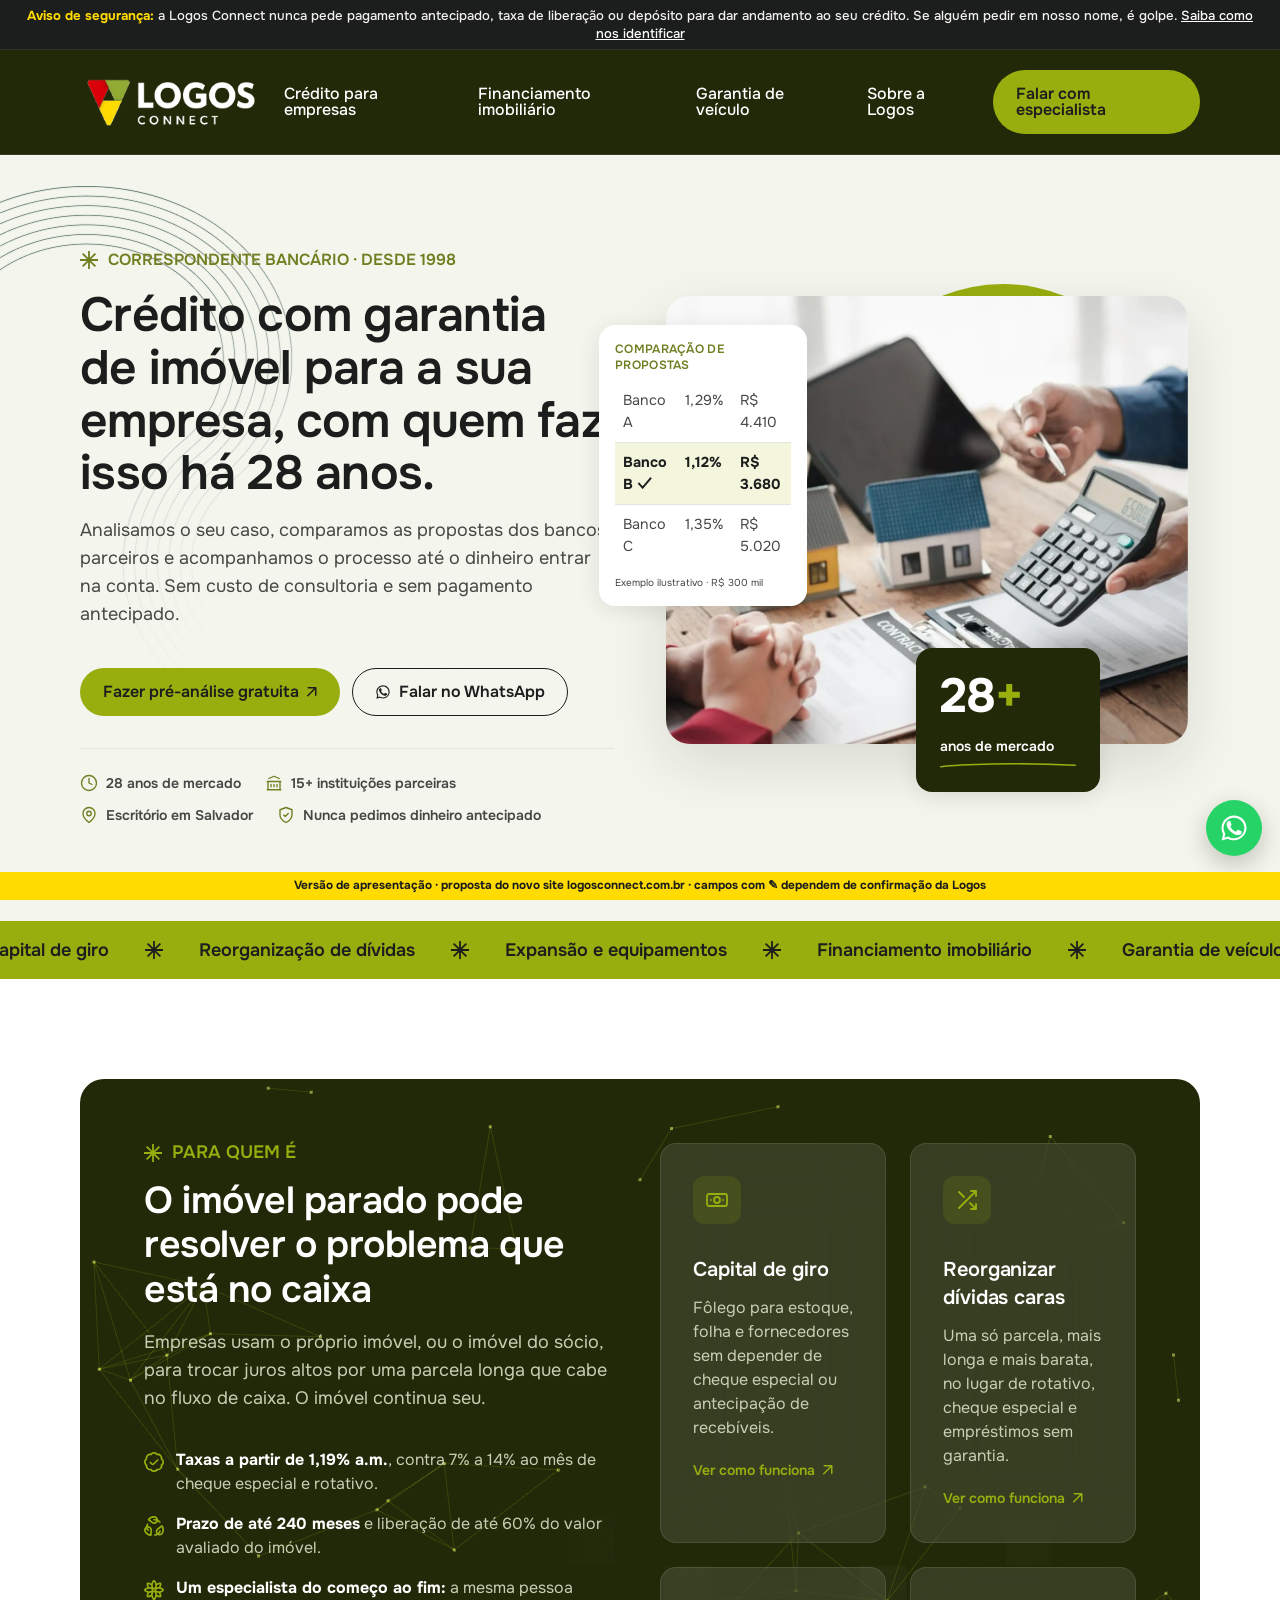
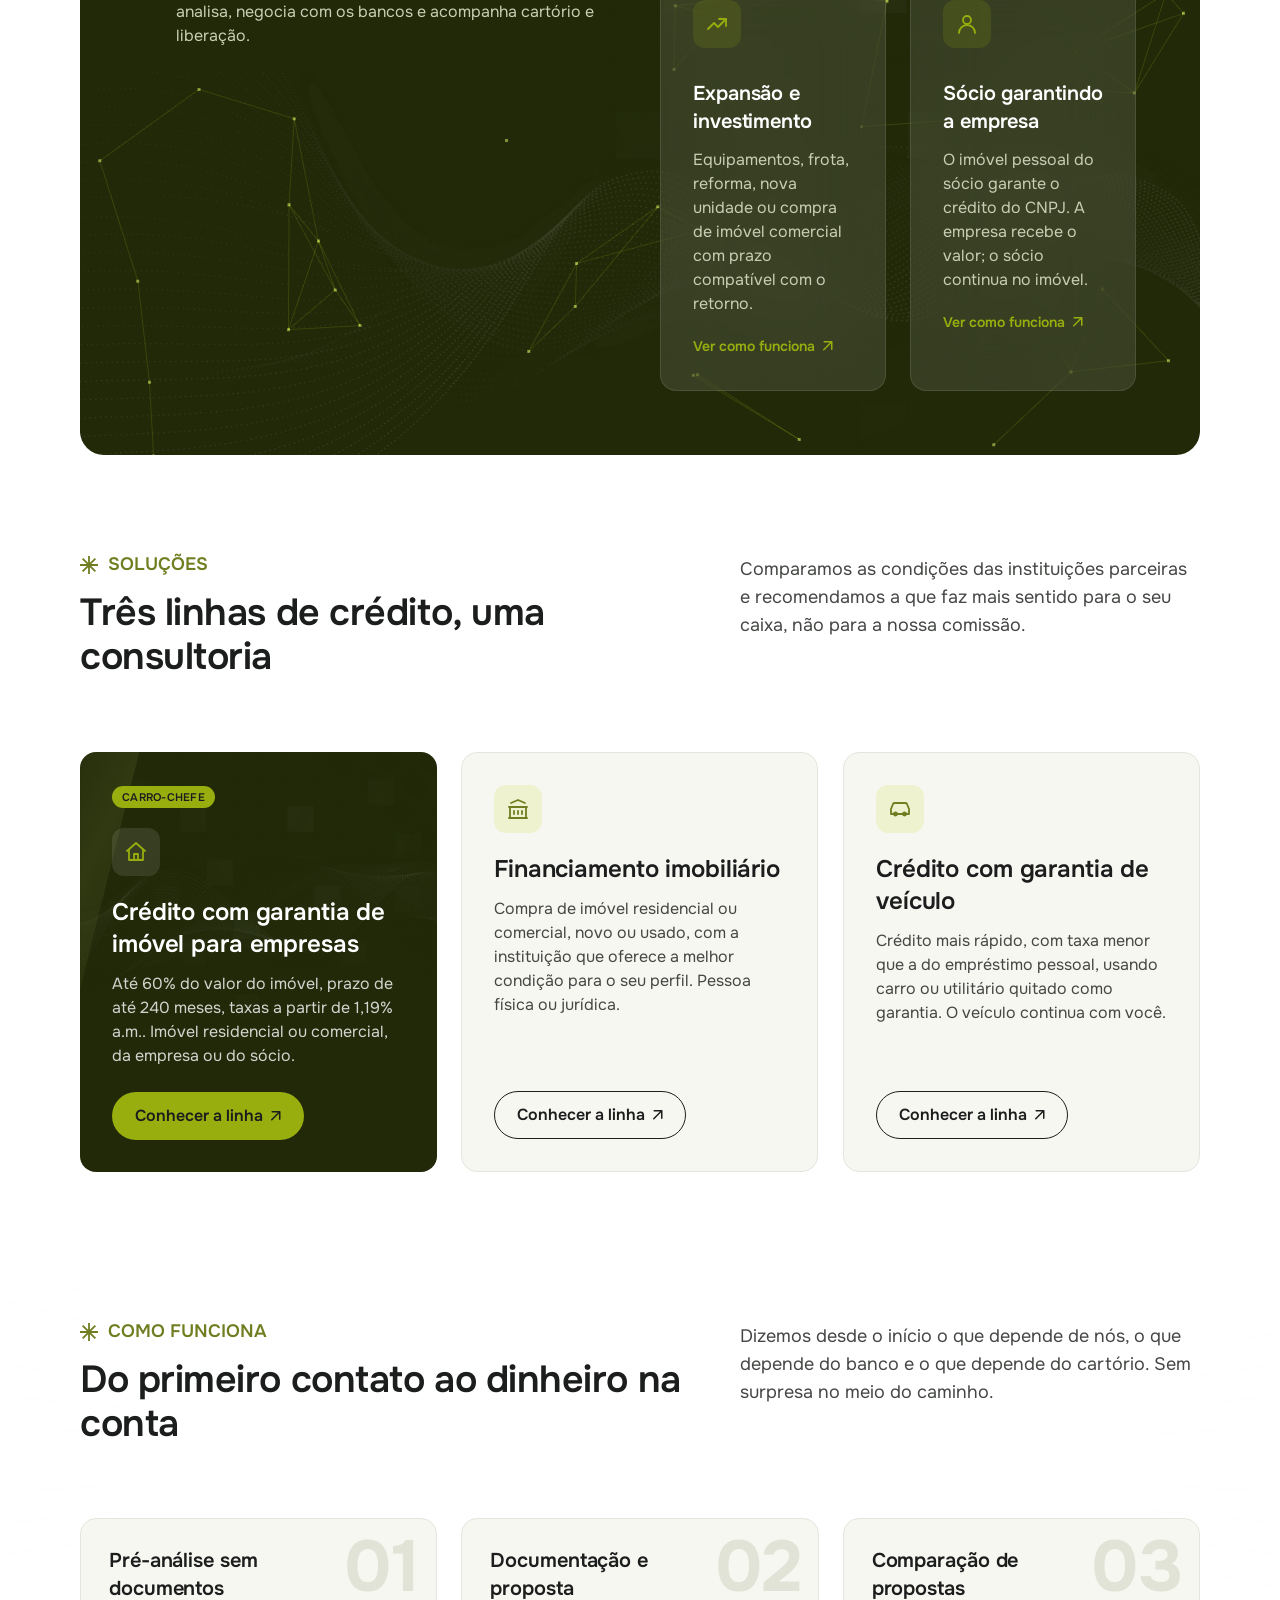
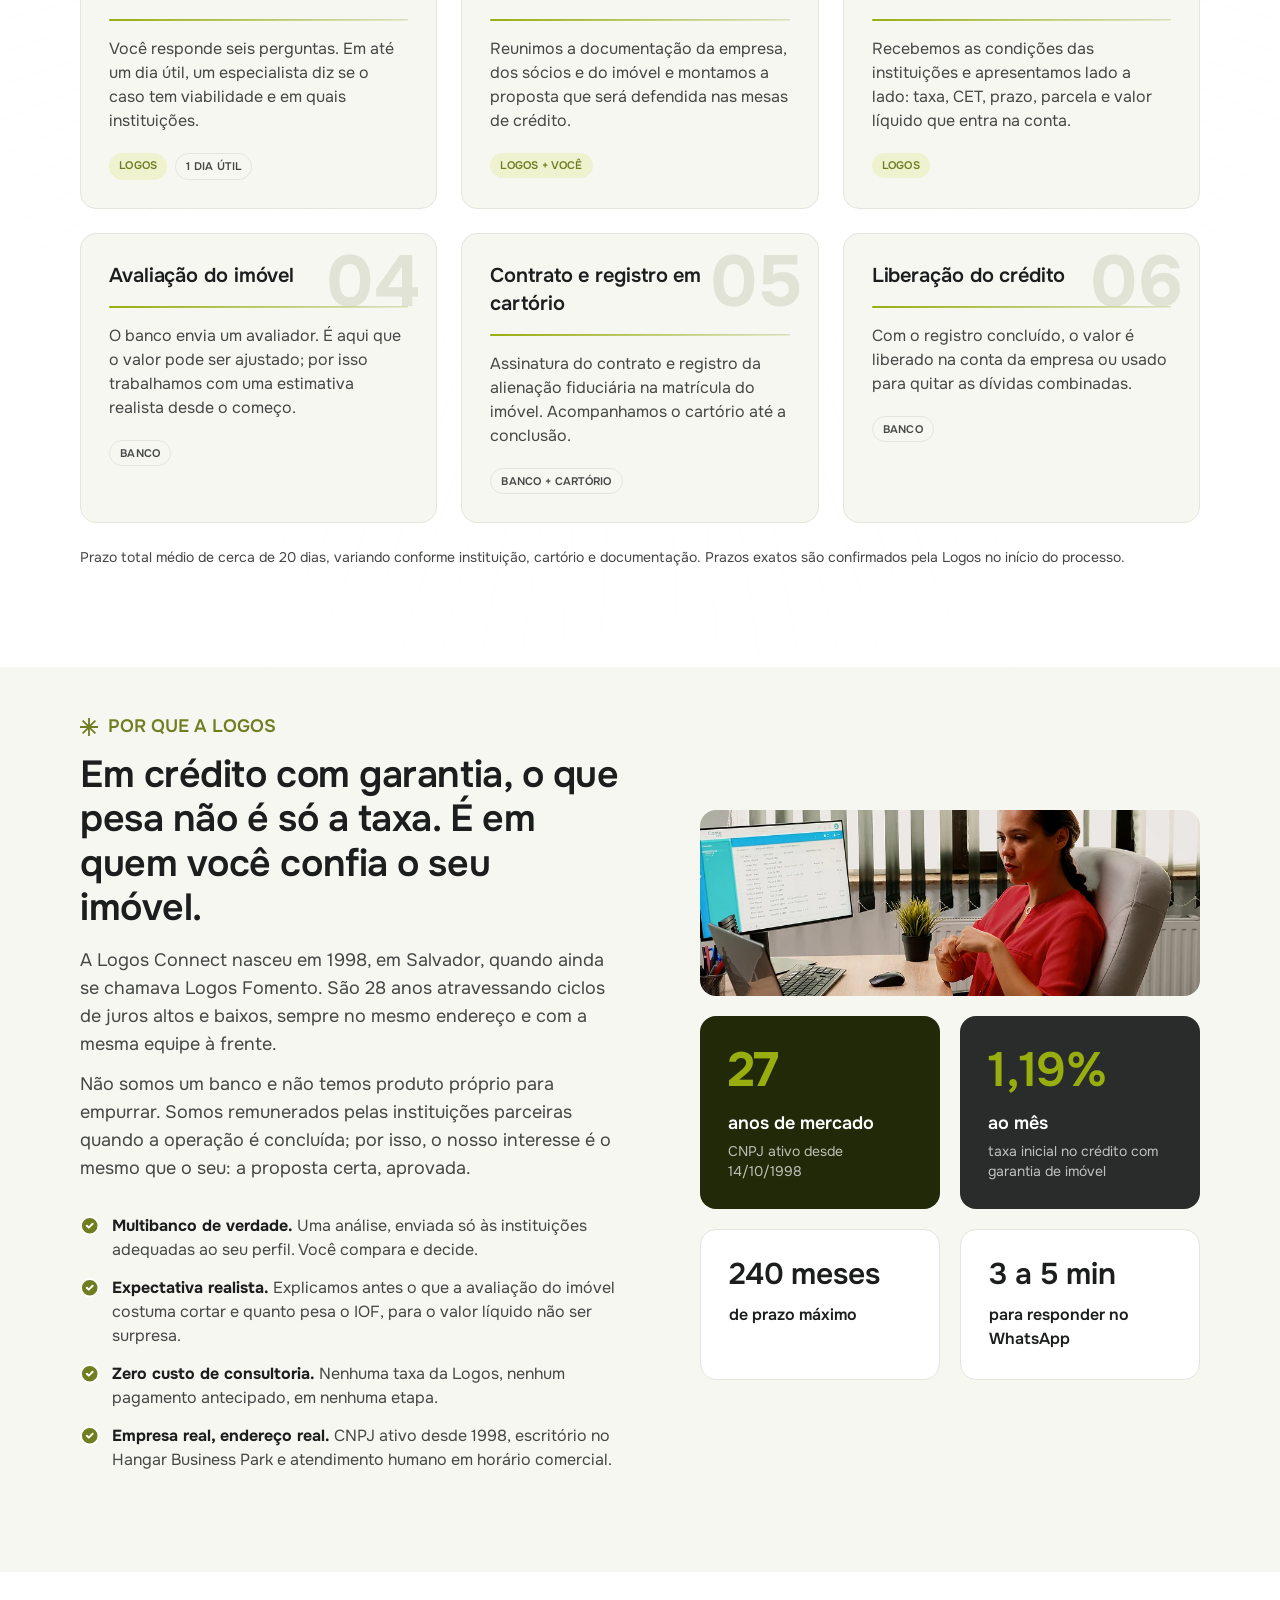
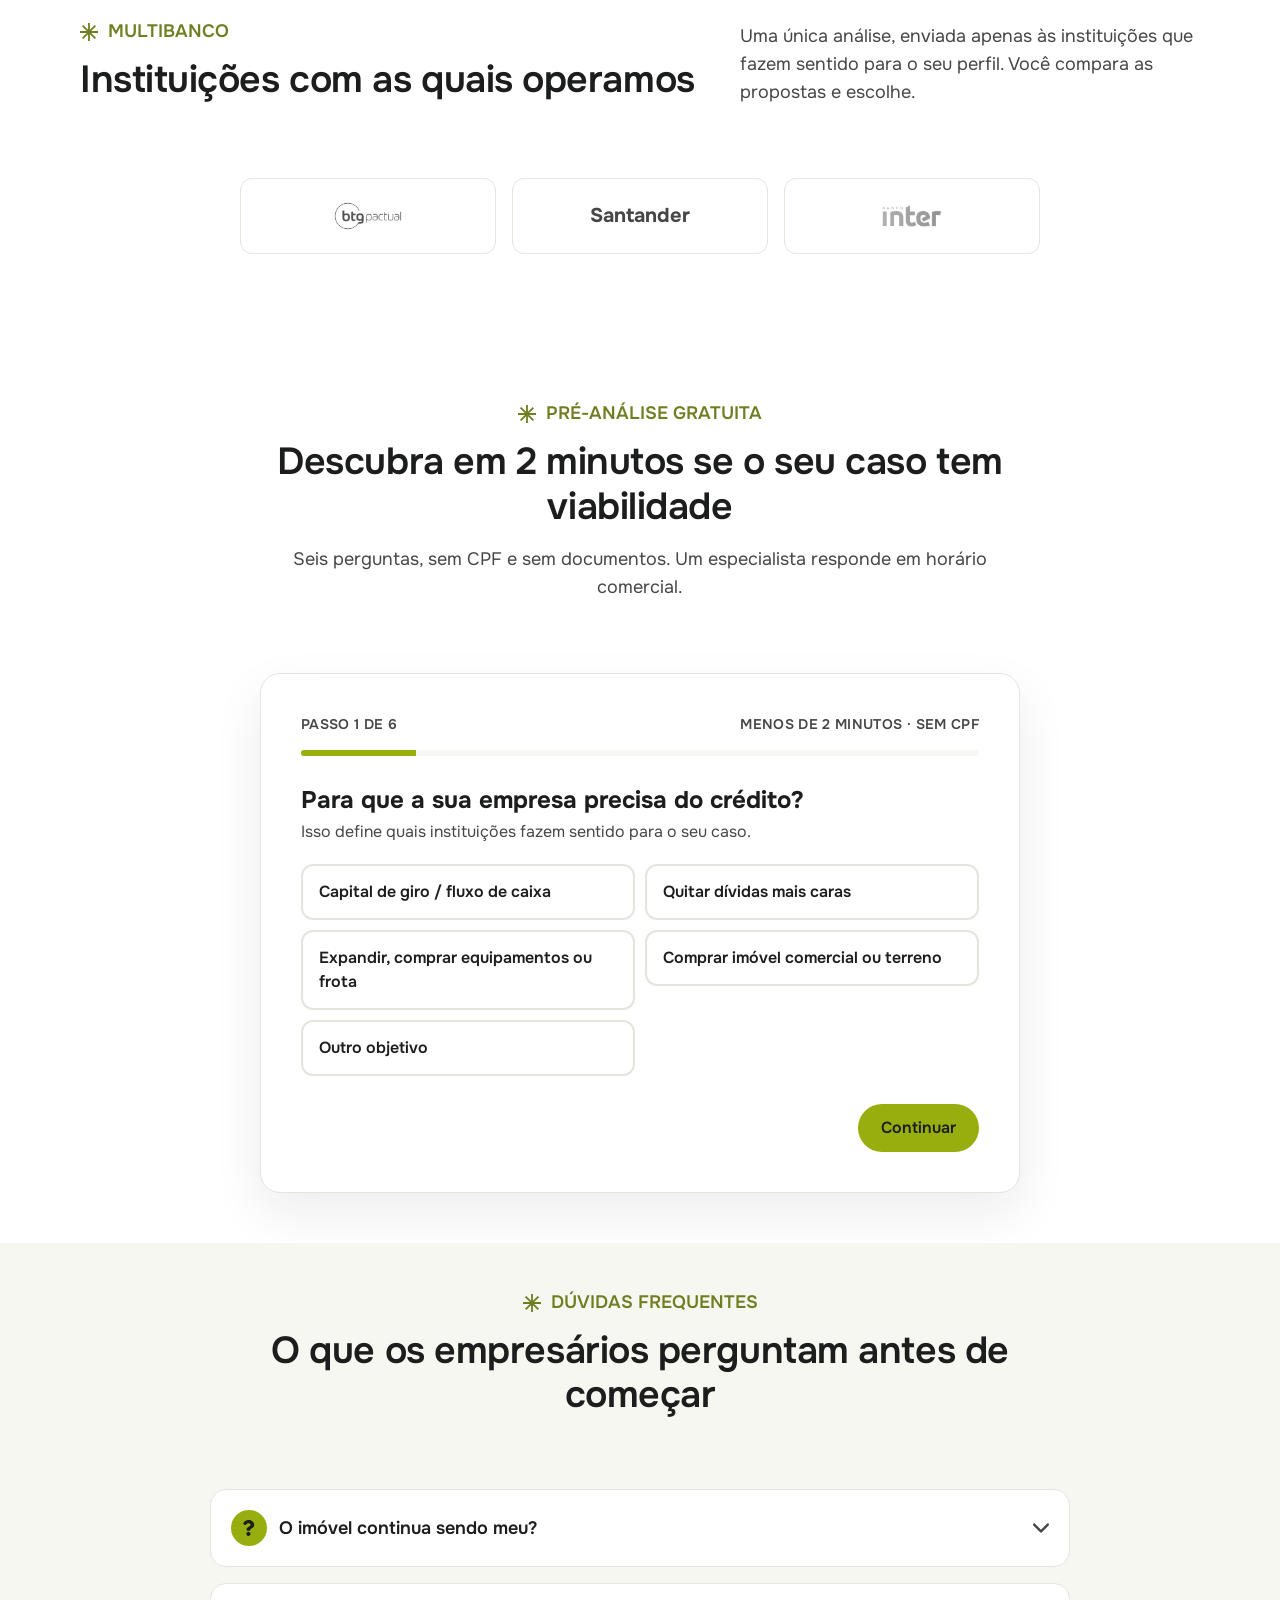
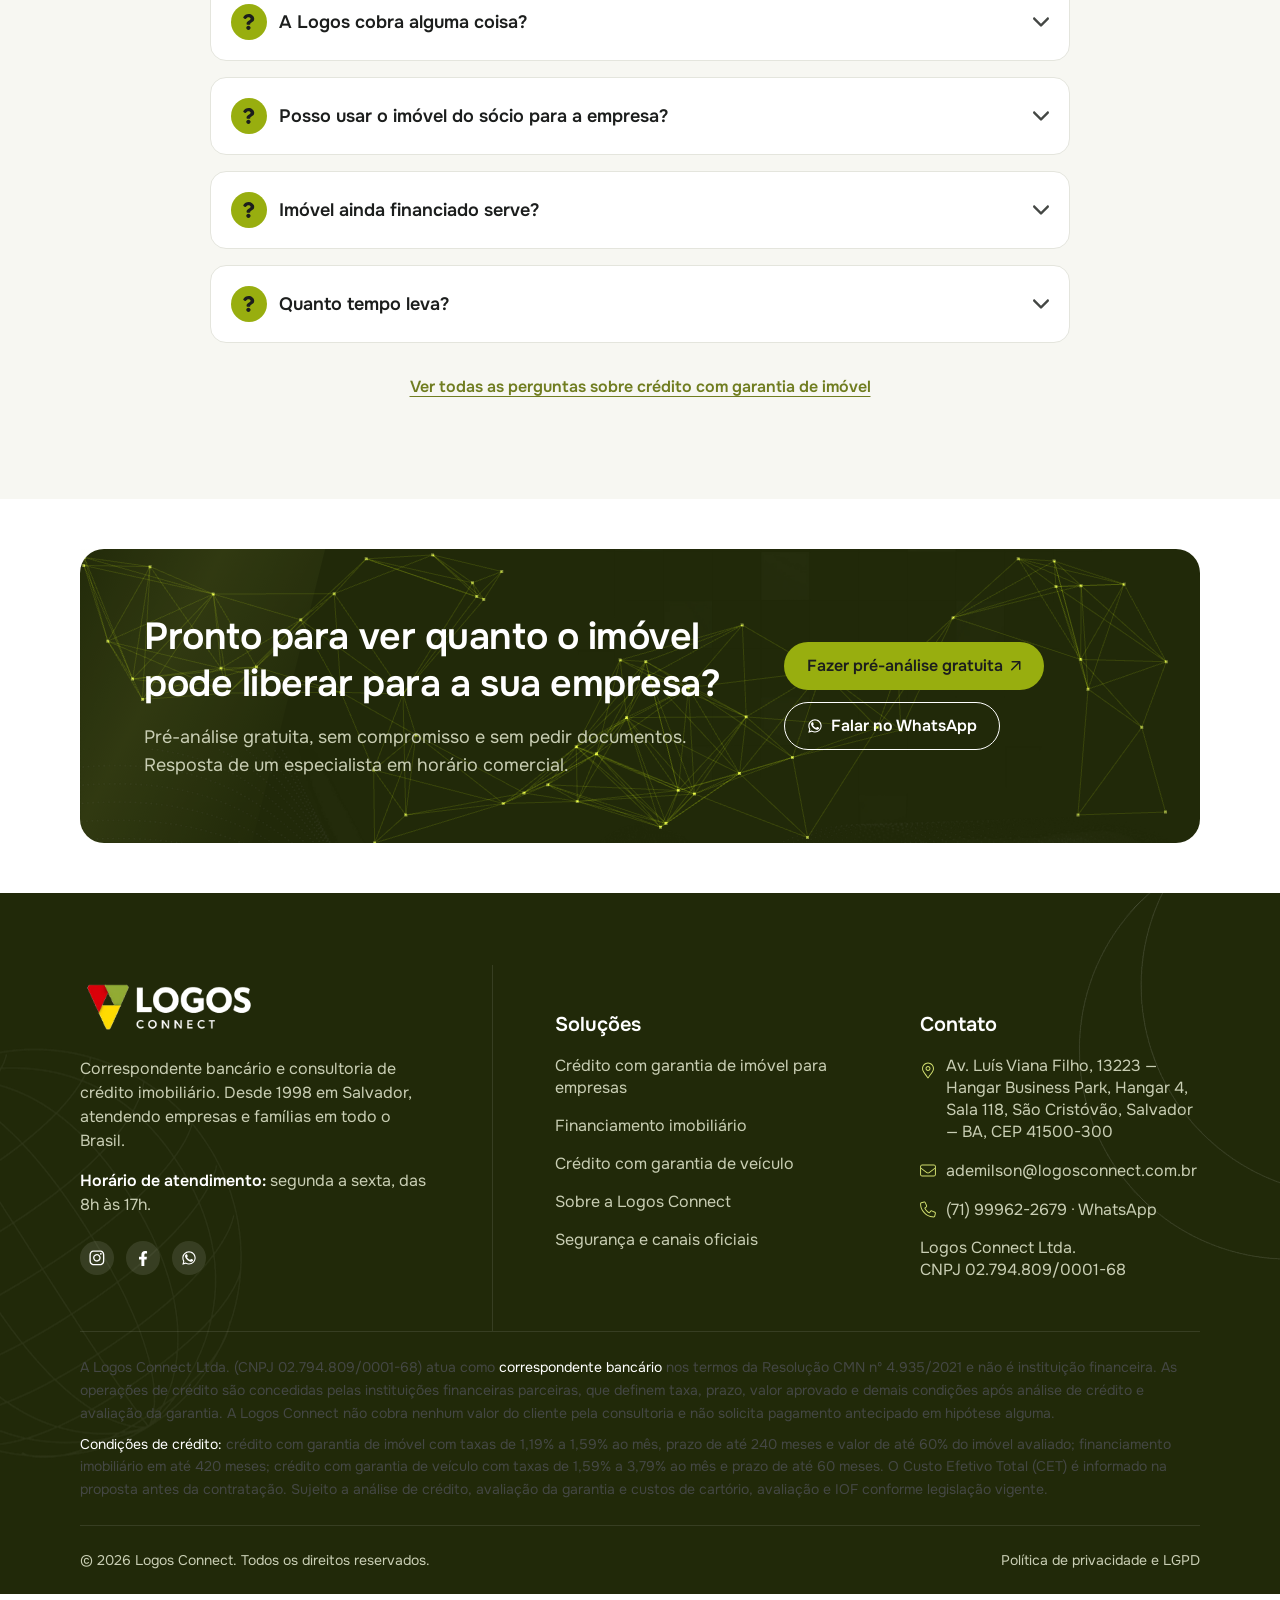
==== commit aee01656: "Aplica respostas do formulário da Logos (taxas, prazos, parceiros, contato, DPO) e remove campos pen" ====
--- a/index.html
+++ b/index.html
@@ -5,7 +5,7 @@
 	<meta name="viewport" content="width=device-width, initial-scale=1.0">
 	<title>Logos Connect — Crédito com garantia de imóvel para empresas | Desde 1998</title>
 	<meta name="description" content="Correspondente bancário multibanco desde 1998. Crédito com garantia de imóvel para empresas, financiamento imobiliário e crédito com garantia de veículo. Sem pagamento antecipado.">
-	<meta name="robots" content="index, follow">	<link rel="canonical" href="https://logosconnect.com.br/">
+	<meta name="robots" content="noindex, nofollow">	<link rel="canonical" href="https://logosconnect.com.br/">
 	<link rel="icon" href="assets/img/isologo.png" sizes="192x192">
 	<link rel="apple-touch-icon" href="assets/img/isologo.png">
 	<meta property="og:title" content="Logos Connect — Crédito com garantia de imóvel para empresas | Desde 1998">
@@ -20,7 +20,7 @@
 	<link rel="stylesheet" href="assets/css/logos.css">
 	<!-- Google Tag Manager (produção): GTM-K36DP57V — reativar ao publicar no domínio -->
 </head>
-<body class="">
+<body class="has-preview">
 	<header class="header-area bg-secondary fixed w-full top-0 left-0 right-0 z-999999 border-b border-white/10">
     <div class="faixa-antifraude"><span class="hidden sm:inline"><strong>Aviso de segurança:</strong> a Logos Connect nunca pede pagamento antecipado, taxa de liberação ou depósito para dar andamento ao seu crédito. Se alguém pedir em nosso nome, é golpe.</span><span class="sm:hidden"><strong>Atenção:</strong> nunca pedimos pagamento antecipado. Se alguém pedir em nosso nome, é golpe.</span> <a href="sobre.html#seguranca">Saiba como nos identificar</a></div>
     <div class="container lg:py-1.5">
@@ -66,7 +66,7 @@
 						<p class="text-sm sm:text-base font-semibold leading-[1.1]! text-verde-escuro uppercase">Correspondente bancário · desde 1998</p>
 					</div>
 					<h1 class="text-4xl sm:text-[40px] md:text-5xl lg:text-[52px] xl:text-[60px] font-bold leading-[1.1]! text-title_black mt-4 md:mt-5" data-title>Crédito com garantia de imóvel para a sua empresa, com quem faz isso há 28 anos.</h1>
-					<p class="text-base sm:text-lg text-paragraph_black mt-4" data-excerpt>Analisamos o seu caso, comparamos as propostas de mais de 15 instituições parceiras e acompanhamos o processo até o dinheiro entrar na conta. Sem custo de consultoria e sem pagamento antecipado.</p>
+					<p class="text-base sm:text-lg text-paragraph_black mt-4" data-excerpt>Analisamos o seu caso, comparamos as propostas dos bancos parceiros e acompanhamos o processo até o dinheiro entrar na conta. Sem custo de consultoria e sem pagamento antecipado.</p>
 					<div class="mt-6 sm:mt-8 lg:mt-10 flex items-center gap-3 flex-wrap" data-button>
 						<a class="button-primary" href="#pre-analise">Fazer pré-análise gratuita<svg class="w-2.5 h-2.5 fill-current"><use href="#buttonArrow"></use></svg></a>						<a class="button-autline-dark text-title_black! hover:text-white!" href="https://wa.me/557199622679?text=Ol%C3%A1%2C%20Logos%20Connect%21%20Vim%20pelo%20site%20e%20quero%20falar%20com%20um%20especialista." target="_blank" rel="noopener" data-origem="hero"><span class="w-4 h-4 inline-block"><svg viewBox="0 0 24 24" fill="currentColor" aria-hidden="true"><path d="M17.5 14.4c-.3-.1-1.8-.9-2-1-.3-.1-.5-.1-.7.1-.2.3-.8 1-.9 1.2-.2.2-.3.2-.6.1-.3-.1-1.3-.5-2.4-1.5-.9-.8-1.5-1.8-1.7-2.1-.2-.3 0-.5.1-.6l.4-.5.3-.5c.1-.2 0-.4 0-.5L9.2 6.9c-.2-.6-.5-.5-.7-.5h-.6c-.2 0-.5.1-.8.4-.3.3-1 1-1 2.5s1.1 2.9 1.2 3.1c.1.2 2.1 3.2 5.1 4.5.7.3 1.3.5 1.7.6.7.2 1.4.2 1.9.1.6-.1 1.8-.7 2-1.4.2-.7.2-1.3.2-1.4-.1-.2-.3-.3-.7-.4zM12 2C6.5 2 2 6.5 2 12c0 1.8.5 3.5 1.3 5L2 22l5.2-1.4c1.4.8 3.1 1.2 4.8 1.2 5.5 0 10-4.5 10-10S17.5 2 12 2zm0 18.2c-1.5 0-3-.4-4.3-1.2l-.3-.2-3.1.8.8-3-.2-.3C4.1 15 3.7 13.5 3.7 12c0-4.6 3.7-8.3 8.3-8.3s8.3 3.7 8.3 8.3-3.7 8.2-8.3 8.2z"/></svg></span>Falar no WhatsApp</a>					</div>
 					<div class="mt-8 pt-6 border-t border-border flex flex-wrap gap-x-6 gap-y-3 text-sm font-semibold text-paragraph_black" data-button>
@@ -128,8 +128,8 @@
 						<h2 class="text-3xl md:text-4xl lg:text-[40px] xl:text-5xl font-bold leading-tight text-title_white mt-4">O imóvel parado pode resolver o problema que está no caixa</h2>
 						<p class="mt-4 text-base sm:text-lg text-paragraph_white">Empresas usam o próprio imóvel, ou o imóvel do sócio, para trocar juros altos por uma parcela longa que cabe no fluxo de caixa. O imóvel continua seu.</p>
 						<ul class="flex flex-col gap-4 mt-9 text-paragraph_white">
-							<li class="text-base flex items-start gap-3"><svg class="w-5 h-5 fill-current mt-1 text-primary"><use href="#tmnlList-01"></use></svg><span class="flex-1"><strong class="text-white">Taxas a partir de <span class="confirmar">1,08% a.m. + IPCA</span></strong>, contra 7% a 14% ao mês de cheque especial e rotativo.</span></li>
-							<li class="text-base flex items-start gap-3"><svg class="w-5 h-5 fill-current mt-1 text-primary"><use href="#tmnlList-02"></use></svg><span class="flex-1"><strong class="text-white">Prazo de até <span class="confirmar">240 meses</span></strong> e liberação de até <span class="confirmar">60%</span> do valor avaliado do imóvel.</span></li>
+							<li class="text-base flex items-start gap-3"><svg class="w-5 h-5 fill-current mt-1 text-primary"><use href="#tmnlList-01"></use></svg><span class="flex-1"><strong class="text-white">Taxas a partir de 1,19% a.m.</strong>, contra 7% a 14% ao mês de cheque especial e rotativo.</span></li>
+							<li class="text-base flex items-start gap-3"><svg class="w-5 h-5 fill-current mt-1 text-primary"><use href="#tmnlList-02"></use></svg><span class="flex-1"><strong class="text-white">Prazo de até 240 meses</strong> e liberação de até 60% do valor avaliado do imóvel.</span></li>
 							<li class="text-base flex items-start gap-3"><svg class="w-5 h-5 fill-current mt-1 text-primary"><use href="#tmnlList-03"></use></svg><span class="flex-1"><strong class="text-white">Um especialista do começo ao fim:</strong> a mesma pessoa analisa, negocia com os bancos e acompanha cartório e liberação.</span></li>
 						</ul>
 					</div>
@@ -178,7 +178,7 @@
 						<span class="text-[11px] font-semibold uppercase tracking-wide px-2.5 py-1 rounded-full bg-primary text-title_black">Carro-chefe</span>
 						<span class="w-12 h-12 rounded-xl bg-white/10 text-primary flex items-center justify-center mt-5"><svg class="w-6 h-6" viewBox="0 0 24 24" fill="none" stroke="currentColor" stroke-width="1.8" stroke-linecap="round" stroke-linejoin="round" aria-hidden="true"><path d="M3 11 12 3l9 8"/><path d="M5 10v10h14V10"/><path d="M10 20v-6h4v6"/></svg></span>
 						<h3 class="text-white text-xl md:text-2xl font-semibold mt-5">Crédito com garantia de imóvel para empresas</h3>
-						<p class="pt-3 text-white/80 text-base">Até <span class="confirmar">60%</span> do valor do imóvel, prazo de até <span class="confirmar">240 meses</span>, taxas a partir de <span class="confirmar">1,08% a.m. + IPCA</span>. Imóvel residencial ou comercial, da empresa ou do sócio.</p>
+						<p class="pt-3 text-white/80 text-base">Até 60% do valor do imóvel, prazo de até 240 meses, taxas a partir de 1,19% a.m.. Imóvel residencial ou comercial, da empresa ou do sócio.</p>
 						<div class="mt-6"><a class="button-primary" href="cgi-empresas.html">Conhecer a linha<svg class="w-2.5 h-2.5 fill-current"><use href="#buttonArrow"></use></svg></a></div>
 					</div>
 				</div>
@@ -218,23 +218,23 @@
             <span class="text-[#E1E3D6] absolute top-3 right-4 text-5xl md:text-6xl lg:text-7xl leading-none! font-bold">02</span>
             <h3 class="text-title_black text-lg md:text-xl font-semibold pr-16 pb-4 border-b border-border">Documentação e proposta</h3><span class="fx-linha" data-fx-linha></span>
             <p class="text-paragraph_black text-base mt-4">Reunimos a documentação da empresa, dos sócios e do imóvel e montamos a proposta que será defendida nas mesas de crédito.</p>
-            <div class="flex flex-wrap gap-2 mt-5"><span class="text-[11px] font-semibold uppercase tracking-wide px-2.5 py-1 rounded-full bg-verde-claro text-verde-escuro">Logos + você</span><span class="text-[11px] font-semibold uppercase tracking-wide px-2.5 py-1 rounded-full bg-background border border-border text-paragraph_black"><span class="confirmar">3 a 7 dias</span></span></div></div></div><div data-sttr-card><div class="bg-background p-5 sm:p-6 lg:p-7 rounded-2xl border border-border relative h-full">
+            <div class="flex flex-wrap gap-2 mt-5"><span class="text-[11px] font-semibold uppercase tracking-wide px-2.5 py-1 rounded-full bg-verde-claro text-verde-escuro">Logos + você</span></div></div></div><div data-sttr-card><div class="bg-background p-5 sm:p-6 lg:p-7 rounded-2xl border border-border relative h-full">
             <span class="text-[#E1E3D6] absolute top-3 right-4 text-5xl md:text-6xl lg:text-7xl leading-none! font-bold">03</span>
             <h3 class="text-title_black text-lg md:text-xl font-semibold pr-16 pb-4 border-b border-border">Comparação de propostas</h3><span class="fx-linha" data-fx-linha></span>
             <p class="text-paragraph_black text-base mt-4">Recebemos as condições das instituições e apresentamos lado a lado: taxa, CET, prazo, parcela e valor líquido que entra na conta.</p>
-            <div class="flex flex-wrap gap-2 mt-5"><span class="text-[11px] font-semibold uppercase tracking-wide px-2.5 py-1 rounded-full bg-verde-claro text-verde-escuro">Logos</span><span class="text-[11px] font-semibold uppercase tracking-wide px-2.5 py-1 rounded-full bg-background border border-border text-paragraph_black"><span class="confirmar">5 a 10 dias</span></span></div></div></div><div data-sttr-card><div class="bg-background p-5 sm:p-6 lg:p-7 rounded-2xl border border-border relative h-full">
+            <div class="flex flex-wrap gap-2 mt-5"><span class="text-[11px] font-semibold uppercase tracking-wide px-2.5 py-1 rounded-full bg-verde-claro text-verde-escuro">Logos</span></div></div></div><div data-sttr-card><div class="bg-background p-5 sm:p-6 lg:p-7 rounded-2xl border border-border relative h-full">
             <span class="text-[#E1E3D6] absolute top-3 right-4 text-5xl md:text-6xl lg:text-7xl leading-none! font-bold">04</span>
             <h3 class="text-title_black text-lg md:text-xl font-semibold pr-16 pb-4 border-b border-border">Avaliação do imóvel</h3><span class="fx-linha" data-fx-linha></span>
             <p class="text-paragraph_black text-base mt-4">O banco envia um avaliador. É aqui que o valor pode ser ajustado; por isso trabalhamos com uma estimativa realista desde o começo.</p>
-            <div class="flex flex-wrap gap-2 mt-5"><span class="text-[11px] font-semibold uppercase tracking-wide px-2.5 py-1 rounded-full bg-background border border-border text-paragraph_black">Banco</span><span class="text-[11px] font-semibold uppercase tracking-wide px-2.5 py-1 rounded-full bg-background border border-border text-paragraph_black"><span class="confirmar">5 a 10 dias</span></span></div></div></div><div data-sttr-card><div class="bg-background p-5 sm:p-6 lg:p-7 rounded-2xl border border-border relative h-full">
+            <div class="flex flex-wrap gap-2 mt-5"><span class="text-[11px] font-semibold uppercase tracking-wide px-2.5 py-1 rounded-full bg-background border border-border text-paragraph_black">Banco</span></div></div></div><div data-sttr-card><div class="bg-background p-5 sm:p-6 lg:p-7 rounded-2xl border border-border relative h-full">
             <span class="text-[#E1E3D6] absolute top-3 right-4 text-5xl md:text-6xl lg:text-7xl leading-none! font-bold">05</span>
             <h3 class="text-title_black text-lg md:text-xl font-semibold pr-16 pb-4 border-b border-border">Contrato e registro em cartório</h3><span class="fx-linha" data-fx-linha></span>
             <p class="text-paragraph_black text-base mt-4">Assinatura do contrato e registro da alienação fiduciária na matrícula do imóvel. Acompanhamos o cartório até a conclusão.</p>
-            <div class="flex flex-wrap gap-2 mt-5"><span class="text-[11px] font-semibold uppercase tracking-wide px-2.5 py-1 rounded-full bg-background border border-border text-paragraph_black">Banco + cartório</span><span class="text-[11px] font-semibold uppercase tracking-wide px-2.5 py-1 rounded-full bg-background border border-border text-paragraph_black"><span class="confirmar">10 a 20 dias</span></span></div></div></div><div data-sttr-card><div class="bg-background p-5 sm:p-6 lg:p-7 rounded-2xl border border-border relative h-full">
+            <div class="flex flex-wrap gap-2 mt-5"><span class="text-[11px] font-semibold uppercase tracking-wide px-2.5 py-1 rounded-full bg-background border border-border text-paragraph_black">Banco + cartório</span></div></div></div><div data-sttr-card><div class="bg-background p-5 sm:p-6 lg:p-7 rounded-2xl border border-border relative h-full">
             <span class="text-[#E1E3D6] absolute top-3 right-4 text-5xl md:text-6xl lg:text-7xl leading-none! font-bold">06</span>
             <h3 class="text-title_black text-lg md:text-xl font-semibold pr-16 pb-4 border-b border-border">Liberação do crédito</h3><span class="fx-linha" data-fx-linha></span>
             <p class="text-paragraph_black text-base mt-4">Com o registro concluído, o valor é liberado na conta da empresa ou usado para quitar as dívidas combinadas.</p>
-            <div class="flex flex-wrap gap-2 mt-5"><span class="text-[11px] font-semibold uppercase tracking-wide px-2.5 py-1 rounded-full bg-background border border-border text-paragraph_black">Banco</span><span class="text-[11px] font-semibold uppercase tracking-wide px-2.5 py-1 rounded-full bg-background border border-border text-paragraph_black"><span class="confirmar">1 a 3 dias</span></span></div></div></div></div>			<p class="text-sm text-paragraph_black mt-6">Prazo total estimado de <span class="confirmar">30 a 45 dias úteis</span>, variando conforme instituição, cartório e documentação. Prazos exatos são confirmados pela Logos no início do processo.</p>
+            <div class="flex flex-wrap gap-2 mt-5"><span class="text-[11px] font-semibold uppercase tracking-wide px-2.5 py-1 rounded-full bg-background border border-border text-paragraph_black">Banco</span></div></div></div></div>			<p class="text-sm text-paragraph_black mt-6">Prazo total médio de cerca de 20 dias, variando conforme instituição, cartório e documentação. Prazos exatos são confirmados pela Logos no início do processo.</p>
 		</div>
 	</section>
 
@@ -257,9 +257,9 @@
 				<div class="lg:max-w-125 w-full grid grid-cols-2 gap-4 sm:gap-5">
 					<div class="col-span-2"><img class="rounded-2xl w-full object-cover aspect-835/310" src="assets/img/tpl/escritorio-1.webp" width="846" height="310" alt="" loading="lazy"></div>
 					<div class="bg-secondary p-5 sm:p-7 rounded-2xl"><h3 class="text-primary font-bold leading-[1.1] text-4xl md:text-5xl"><span class="counter" data-target="28">0</span></h3><p class="mt-3 text-white text-base md:text-lg font-semibold">anos de mercado</p><p class="mt-1 text-white/70 text-sm">CNPJ ativo desde 14/10/1998</p></div>
-					<div class="bg-grafite p-5 sm:p-7 rounded-2xl"><h3 class="text-primary font-bold leading-[1.1] text-4xl md:text-5xl"><span class="counter" data-target="15">0</span>+</h3><p class="mt-3 text-white text-base md:text-lg font-semibold">instituições parceiras</p><p class="mt-1 text-white/70 text-sm">bancos e fintechs de crédito</p></div>
-					<div class="bg-white border border-border p-5 sm:p-7 rounded-2xl"><h3 class="text-title_black font-bold leading-[1.1] text-2xl md:text-3xl"><span class="confirmar">R$ ___</span></h3><p class="mt-3 text-title_black text-base font-semibold">em crédito estruturado</p></div>
-					<div class="bg-white border border-border p-5 sm:p-7 rounded-2xl"><h3 class="text-title_black font-bold leading-[1.1] text-2xl md:text-3xl"><span class="confirmar">___</span></h3><p class="mt-3 text-title_black text-base font-semibold">operações concluídas</p></div>
+					<div class="bg-grafite p-5 sm:p-7 rounded-2xl"><h3 class="text-primary font-bold leading-[1.1] text-4xl md:text-5xl">1,19%</h3><p class="mt-3 text-white text-base md:text-lg font-semibold">ao mês</p><p class="mt-1 text-white/70 text-sm">taxa inicial no crédito com garantia de imóvel</p></div>
+					<div class="bg-white border border-border p-5 sm:p-7 rounded-2xl"><h3 class="text-title_black font-bold leading-[1.1] text-2xl md:text-3xl">240 meses</h3><p class="mt-3 text-title_black text-base font-semibold">de prazo máximo</p></div>
+					<div class="bg-white border border-border p-5 sm:p-7 rounded-2xl"><h3 class="text-title_black font-bold leading-[1.1] text-2xl md:text-3xl">3 a 5 min</h3><p class="mt-3 text-title_black text-base font-semibold">para responder no WhatsApp</p></div>
 				</div>
 			</div>
 		</div>
@@ -273,35 +273,9 @@
             <div class="flex items-center gap-2.5" data-subtitle><img class="rotate" src="assets/img/title-icon.svg" alt=""><span class="text-base lg:text-lg font-semibold leading-[1.1]! text-verde-escuro uppercase block">Multibanco</span></div>
             <h2 class="text-3xl md:text-4xl lg:text-[40px] xl:text-5xl font-bold leading-tight text-title_black mt-4" data-content>Instituições com as quais operamos</h2>
         </div><p class="md:max-w-115 w-full text-base sm:text-lg text-paragraph_black" data-content>Uma única análise, enviada apenas às instituições que fazem sentido para o seu perfil. Você compara as propostas e escolhe.</p></div>
-    <div class="parceiros-grid grid grid-cols-3 sm:grid-cols-4 lg:grid-cols-6 gap-3 sm:gap-4"><div class="bg-white border border-border rounded-xl p-4 flex items-center justify-center min-h-19"><img src="assets/img/parceiros/btg-pactual.webp" alt="BTG Pactual" loading="lazy" width="160" height="40"></div><div class="bg-white border border-border rounded-xl p-4 flex items-center justify-center min-h-19"><img src="assets/img/parceiros/banco-inter.webp" alt="Banco Inter" loading="lazy" width="160" height="40"></div><div class="bg-white border border-border rounded-xl p-4 flex items-center justify-center min-h-19"><img src="assets/img/parceiros/creditas.webp" alt="Creditas" loading="lazy" width="160" height="40"></div><div class="bg-white border border-border rounded-xl p-4 flex items-center justify-center min-h-19"><img src="assets/img/parceiros/cashme.webp" alt="CashMe" loading="lazy" width="160" height="40"></div><div class="bg-white border border-border rounded-xl p-4 flex items-center justify-center min-h-19"><img src="assets/img/parceiros/banco-paulista.webp" alt="Banco Paulista" loading="lazy" width="160" height="40"></div><div class="bg-white border border-border rounded-xl p-4 flex items-center justify-center min-h-19"><img src="assets/img/parceiros/banco-sofisa.webp" alt="Banco Sofisa" loading="lazy" width="160" height="40"></div><div class="bg-white border border-border rounded-xl p-4 flex items-center justify-center min-h-19"><img src="assets/img/parceiros/banco-daycoval.webp" alt="Banco Daycoval" loading="lazy" width="160" height="40"></div><div class="bg-white border border-border rounded-xl p-4 flex items-center justify-center min-h-19"><img src="assets/img/parceiros/banco-bv.webp" alt="Banco BV" loading="lazy" width="160" height="40"></div><div class="bg-white border border-border rounded-xl p-4 flex items-center justify-center min-h-19"><img src="assets/img/parceiros/banco-rodobens.webp" alt="Banco Rodobens" loading="lazy" width="160" height="40"></div><div class="bg-white border border-border rounded-xl p-4 flex items-center justify-center min-h-19"><img src="assets/img/parceiros/galleria-bank.webp" alt="Galleria Bank" loading="lazy" width="160" height="40"></div><div class="bg-white border border-border rounded-xl p-4 flex items-center justify-center min-h-19"><img src="assets/img/parceiros/crediblue.webp" alt="Crediblue" loading="lazy" width="160" height="40"></div><div class="bg-white border border-border rounded-xl p-4 flex items-center justify-center min-h-19"><img src="assets/img/parceiros/pontte.webp" alt="Pontte" loading="lazy" width="160" height="40"></div><div class="bg-white border border-border rounded-xl p-4 flex items-center justify-center min-h-19"><img src="assets/img/parceiros/libra-credito.webp" alt="Libra Crédito" loading="lazy" width="160" height="40"></div><div class="bg-white border border-border rounded-xl p-4 flex items-center justify-center min-h-19"><img src="assets/img/parceiros/lendme.webp" alt="LendMe" loading="lazy" width="160" height="40"></div><div class="bg-white border border-border rounded-xl p-4 flex items-center justify-center min-h-19"><img src="assets/img/parceiros/virgo.webp" alt="Virgo" loading="lazy" width="160" height="40"></div><div class="bg-white border border-border rounded-xl p-4 flex items-center justify-center min-h-19"><img src="assets/img/parceiros/keycash.webp" alt="Keycash" loading="lazy" width="160" height="40"></div><div class="bg-white border border-border rounded-xl p-4 flex items-center justify-center min-h-19"><img src="assets/img/parceiros/wiz.webp" alt="Wiz" loading="lazy" width="160" height="40"></div></div>
-    <p class="text-center text-sm text-paragraph_black mt-6"><span class="confirmar">Logos confirma a lista atual de parceiros ativos e a autorização de uso das marcas</span></p>
+    <div class="parceiros-grid grid grid-cols-3 gap-3 sm:gap-4 max-w-200 mx-auto"><div class="bg-white border border-border rounded-xl p-4 flex items-center justify-center min-h-19"><img src="assets/img/parceiros/btg-pactual.webp" alt="BTG Pactual" loading="lazy" width="160" height="40"></div><div class="bg-white border border-border rounded-xl p-4 flex items-center justify-center min-h-19"><span class="text-xl font-bold text-paragraph_black">Santander</span></div><div class="bg-white border border-border rounded-xl p-4 flex items-center justify-center min-h-19"><img src="assets/img/parceiros/banco-inter.webp" alt="Banco Inter" loading="lazy" width="160" height="40"></div></div>
   </div>
 </section>
-	<!-- Depoimentos -->
-	<section class="section-spacing-md bg-background" id="depoimentos">
-		<div class="container">
-			<div class="max-w-190 mx-auto text-center mb-12 sm:mb-14 md:mb-16 lg:mb-18" data-section-title>
-            <div class="flex items-center justify-center gap-2.5" data-subtitle><img class="rotate" src="assets/img/title-icon.svg" alt=""><span class="text-base lg:text-lg font-semibold leading-[1.1]! text-verde-escuro uppercase block">Quem já passou por aqui</span></div>
-            <h2 class="text-3xl md:text-4xl lg:text-[40px] xl:text-5xl font-bold leading-tight text-title_black mt-4" data-content>O que dizem os clientes</h2><p class="mt-4 text-base sm:text-lg text-paragraph_black" data-content>Depoimentos reais, com autorização de cada cliente. Espaços reservados para a Logos preencher.</p></div>			<div class="grid sm:grid-cols-2 lg:grid-cols-3 gap-5" data-sttr-wrapper>
-								<div class="bg-white rounded-2xl border-2 border-dashed border-[#C99A00] p-6 sm:p-8" data-sttr-card>
-					<svg class="w-8 h-8 text-primary fill-current" viewBox="0 0 24 24"><path d="M7.2 17.4c-1.9 0-3.4-1.5-3.4-3.4 0-3.6 2.4-6.7 5.9-8.1l.7 1.5c-2 .8-3.5 2.5-3.9 4.4.3-.1.6-.1.9-.1 1.9 0 3.3 1.5 3.3 3.3s-1.6 2.4-3.5 2.4zm9.6 0c-1.9 0-3.4-1.5-3.4-3.4 0-3.6 2.4-6.7 5.9-8.1l.7 1.5c-2 .8-3.5 2.5-3.9 4.4.3-.1.6-.1.9-.1 1.9 0 3.3 1.5 3.3 3.3s-1.6 2.4-3.5 2.4z"/></svg>
-					<p class="mt-5 text-lg font-semibold text-title_black leading-snug"><span class="confirmar">Depoimento 1 — empresário que usou CGI para capital de giro</span></p>
-					<div class="mt-6 pt-4 border-t border-border"><p class="font-semibold text-title_black">Nome do cliente</p><p class="text-sm text-paragraph_black">Empresa · cidade · ano</p></div>
-				</div>
-								<div class="bg-white rounded-2xl border-2 border-dashed border-[#C99A00] p-6 sm:p-8" data-sttr-card>
-					<svg class="w-8 h-8 text-primary fill-current" viewBox="0 0 24 24"><path d="M7.2 17.4c-1.9 0-3.4-1.5-3.4-3.4 0-3.6 2.4-6.7 5.9-8.1l.7 1.5c-2 .8-3.5 2.5-3.9 4.4.3-.1.6-.1.9-.1 1.9 0 3.3 1.5 3.3 3.3s-1.6 2.4-3.5 2.4zm9.6 0c-1.9 0-3.4-1.5-3.4-3.4 0-3.6 2.4-6.7 5.9-8.1l.7 1.5c-2 .8-3.5 2.5-3.9 4.4.3-.1.6-.1.9-.1 1.9 0 3.3 1.5 3.3 3.3s-1.6 2.4-3.5 2.4z"/></svg>
-					<p class="mt-5 text-lg font-semibold text-title_black leading-snug"><span class="confirmar">Depoimento 2 — cliente que reorganizou dívidas</span></p>
-					<div class="mt-6 pt-4 border-t border-border"><p class="font-semibold text-title_black">Nome do cliente</p><p class="text-sm text-paragraph_black">Empresa · cidade · ano</p></div>
-				</div>
-								<div class="bg-white rounded-2xl border-2 border-dashed border-[#C99A00] p-6 sm:p-8" data-sttr-card>
-					<svg class="w-8 h-8 text-primary fill-current" viewBox="0 0 24 24"><path d="M7.2 17.4c-1.9 0-3.4-1.5-3.4-3.4 0-3.6 2.4-6.7 5.9-8.1l.7 1.5c-2 .8-3.5 2.5-3.9 4.4.3-.1.6-.1.9-.1 1.9 0 3.3 1.5 3.3 3.3s-1.6 2.4-3.5 2.4zm9.6 0c-1.9 0-3.4-1.5-3.4-3.4 0-3.6 2.4-6.7 5.9-8.1l.7 1.5c-2 .8-3.5 2.5-3.9 4.4.3-.1.6-.1.9-.1 1.9 0 3.3 1.5 3.3 3.3s-1.6 2.4-3.5 2.4z"/></svg>
-					<p class="mt-5 text-lg font-semibold text-title_black leading-snug"><span class="confirmar">Depoimento 3 — financiamento imobiliário</span></p>
-					<div class="mt-6 pt-4 border-t border-border"><p class="font-semibold text-title_black">Nome do cliente</p><p class="text-sm text-paragraph_black">Empresa · cidade · ano</p></div>
-				</div>
-							</div>
-			<p class="text-center text-sm text-paragraph_black mt-6">Sugestão: coletar avaliações no Google (perfil da empresa) e incorporar aqui a nota e os comentários reais.</p>
-		</div>
-	</section>
 
 	<!-- Pré-análise -->
 	<section class="section-spacing-lg-md relative z-1 overflow-hidden bg-white" id="pre-analise-secao">
@@ -415,7 +389,7 @@
                     <span class="flex-1">Quanto tempo leva?</span></button>
                 <svg class="fill-current duration-300 ease-in-out h-4.5 w-4 faq-icon shrink-0"><use href="#arrow-down"></use></svg>
             </div>
-            <div class="faq-body hidden"><div class="mt-3.5 pl-12"><p class="text-paragraph_black">Em geral, de <span class="confirmar">30 a 45 dias úteis</span> entre a pré-análise e a liberação. A etapa mais longa costuma ser o cartório. Informamos o prazo estimado do seu caso logo na primeira conversa.</p></div></div></div></div>			<p class="text-center mt-8"><a class="text-verde-escuro font-semibold underline underline-offset-4" href="cgi-empresas.html#faq">Ver todas as perguntas sobre crédito com garantia de imóvel</a></p>
+            <div class="faq-body hidden"><div class="mt-3.5 pl-12"><p class="text-paragraph_black">Em média, cerca de 20 dias entre a pré-análise e a liberação. A etapa mais longa costuma ser o cartório. Informamos o prazo estimado do seu caso logo na primeira conversa.</p></div></div></div></div>			<p class="text-center mt-8"><a class="text-verde-escuro font-semibold underline underline-offset-4" href="cgi-empresas.html#faq">Ver todas as perguntas sobre crédito com garantia de imóvel</a></p>
 		</div>
 	</section>
 
@@ -452,7 +426,6 @@
                     <a href="https://www.instagram.com/logosconnect07/" target="_blank" rel="noopener" class="w-8.5 h-8.5 bg-white/10 rounded-full flex items-center justify-center text-white duration-300 hover:bg-primary hover:text-title_black" aria-label="Instagram"><svg class="w-4 h-4 fill-current"><use href="#instagram"></use></svg></a>
                     <a href="https://www.facebook.com/profile.php?id=100086576811987" target="_blank" rel="noopener" class="w-8.5 h-8.5 bg-white/10 rounded-full flex items-center justify-center text-white duration-300 hover:bg-primary hover:text-title_black" aria-label="Facebook"><svg class="w-4 h-4 fill-current"><use href="#facebook"></use></svg></a>
                     <a href="https://wa.me/557199622679?text=Ol%C3%A1%2C%20Logos%20Connect%21%20Vim%20pelo%20site%20e%20quero%20falar%20com%20um%20especialista." target="_blank" rel="noopener" class="w-8.5 h-8.5 bg-white/10 rounded-full flex items-center justify-center text-white duration-300 hover:bg-primary hover:text-title_black" aria-label="WhatsApp" data-origem="footer-icone"><span class="w-4 h-4 block"><svg viewBox="0 0 24 24" fill="currentColor" aria-hidden="true"><path d="M17.5 14.4c-.3-.1-1.8-.9-2-1-.3-.1-.5-.1-.7.1-.2.3-.8 1-.9 1.2-.2.2-.3.2-.6.1-.3-.1-1.3-.5-2.4-1.5-.9-.8-1.5-1.8-1.7-2.1-.2-.3 0-.5.1-.6l.4-.5.3-.5c.1-.2 0-.4 0-.5L9.2 6.9c-.2-.6-.5-.5-.7-.5h-.6c-.2 0-.5.1-.8.4-.3.3-1 1-1 2.5s1.1 2.9 1.2 3.1c.1.2 2.1 3.2 5.1 4.5.7.3 1.3.5 1.7.6.7.2 1.4.2 1.9.1.6-.1 1.8-.7 2-1.4.2-.7.2-1.3.2-1.4-.1-.2-.3-.3-.7-.4zM12 2C6.5 2 2 6.5 2 12c0 1.8.5 3.5 1.3 5L2 22l5.2-1.4c1.4.8 3.1 1.2 4.8 1.2 5.5 0 10-4.5 10-10S17.5 2 12 2zm0 18.2c-1.5 0-3-.4-4.3-1.2l-.3-.2-3.1.8.8-3-.2-.3C4.1 15 3.7 13.5 3.7 12c0-4.6 3.7-8.3 8.3-8.3s8.3 3.7 8.3 8.3-3.7 8.2-8.3 8.2z"/></svg></span></a>
-                    <span class="text-xs text-paragraph_white ml-1"><span class="confirmar">confirmar perfil oficial do Instagram</span></span>
                 </div>
             </div>
             <div class="w-full lg:w-px h-px lg:h-auto bg-white/10"></div>
@@ -480,7 +453,7 @@
         </div>
         <div class="py-6 text-sm text-paragraph_white leading-relaxed border-b border-white/10">
             <p>A Logos Connect Ltda. (CNPJ 02.794.809/0001-68) atua como <span class="text-white">correspondente bancário</span> nos termos da Resolução CMN nº 4.935/2021 e não é instituição financeira. As operações de crédito são concedidas pelas instituições financeiras parceiras, que definem taxa, prazo, valor aprovado e demais condições após análise de crédito e avaliação da garantia. A Logos Connect não cobra nenhum valor do cliente pela consultoria e não solicita pagamento antecipado em hipótese alguma.</p>
-            <p class="mt-2"><span class="text-white">Informações de crédito (exemplo representativo):</span> <span class="confirmar">preencher com dados da instituição parceira</span> — taxa a partir de ___% a.m. (___% a.a.) + IPCA, prazo de ___ a ___ meses, CET de ___% a.a. Exemplo: R$ 300.000 em 180 meses, parcela inicial de R$ ___, total a pagar de R$ ___. Sujeito a análise de crédito, avaliação do imóvel e custos de cartório, avaliação e IOF conforme legislação vigente.</p>
+            <p class="mt-2"><span class="text-white">Condições de crédito:</span> crédito com garantia de imóvel com taxas de 1,19% a 1,59% ao mês, prazo de até 240 meses e valor de até 60% do imóvel avaliado; financiamento imobiliário em até 420 meses; crédito com garantia de veículo com taxas de 1,59% a 3,79% ao mês e prazo de até 60 meses. O Custo Efetivo Total (CET) é informado na proposta antes da contratação. Sujeito a análise de crédito, avaliação da garantia e custos de cartório, avaliação e IOF conforme legislação vigente.</p>
         </div>
         <div class="py-5 md:py-6 flex items-center justify-between gap-4 flex-col sm:flex-row">
             <p class="text-paragraph_white text-sm text-center sm:text-left">© <span data-ano>2026</span> Logos Connect. Todos os direitos reservados.</p>
@@ -488,7 +461,7 @@
         </div>
     </div>
 </footer>
-		<a class="whats-flutuante" href="https://wa.me/557199622679?text=Ol%C3%A1%2C%20Logos%20Connect%21%20Vim%20pelo%20site%20e%20quero%20falar%20com%20um%20especialista." target="_blank" rel="noopener" aria-label="Falar no WhatsApp" data-origem="flutuante"><svg viewBox="0 0 24 24" fill="currentColor" aria-hidden="true"><path d="M17.5 14.4c-.3-.1-1.8-.9-2-1-.3-.1-.5-.1-.7.1-.2.3-.8 1-.9 1.2-.2.2-.3.2-.6.1-.3-.1-1.3-.5-2.4-1.5-.9-.8-1.5-1.8-1.7-2.1-.2-.3 0-.5.1-.6l.4-.5.3-.5c.1-.2 0-.4 0-.5L9.2 6.9c-.2-.6-.5-.5-.7-.5h-.6c-.2 0-.5.1-.8.4-.3.3-1 1-1 2.5s1.1 2.9 1.2 3.1c.1.2 2.1 3.2 5.1 4.5.7.3 1.3.5 1.7.6.7.2 1.4.2 1.9.1.6-.1 1.8-.7 2-1.4.2-.7.2-1.3.2-1.4-.1-.2-.3-.3-.7-.4zM12 2C6.5 2 2 6.5 2 12c0 1.8.5 3.5 1.3 5L2 22l5.2-1.4c1.4.8 3.1 1.2 4.8 1.2 5.5 0 10-4.5 10-10S17.5 2 12 2zm0 18.2c-1.5 0-3-.4-4.3-1.2l-.3-.2-3.1.8.8-3-.2-.3C4.1 15 3.7 13.5 3.7 12c0-4.6 3.7-8.3 8.3-8.3s8.3 3.7 8.3 8.3-3.7 8.2-8.3 8.2z"/></svg></a>
+	<div class="preview-aviso">Versão de apresentação · proposta do novo site logosconnect.com.br · campos com ✎ dependem de confirmação da Logos</div>	<a class="whats-flutuante" href="https://wa.me/557199622679?text=Ol%C3%A1%2C%20Logos%20Connect%21%20Vim%20pelo%20site%20e%20quero%20falar%20com%20um%20especialista." target="_blank" rel="noopener" aria-label="Falar no WhatsApp" data-origem="flutuante"><svg viewBox="0 0 24 24" fill="currentColor" aria-hidden="true"><path d="M17.5 14.4c-.3-.1-1.8-.9-2-1-.3-.1-.5-.1-.7.1-.2.3-.8 1-.9 1.2-.2.2-.3.2-.6.1-.3-.1-1.3-.5-2.4-1.5-.9-.8-1.5-1.8-1.7-2.1-.2-.3 0-.5.1-.6l.4-.5.3-.5c.1-.2 0-.4 0-.5L9.2 6.9c-.2-.6-.5-.5-.7-.5h-.6c-.2 0-.5.1-.8.4-.3.3-1 1-1 2.5s1.1 2.9 1.2 3.1c.1.2 2.1 3.2 5.1 4.5.7.3 1.3.5 1.7.6.7.2 1.4.2 1.9.1.6-.1 1.8-.7 2-1.4.2-.7.2-1.3.2-1.4-.1-.2-.3-.3-.7-.4zM12 2C6.5 2 2 6.5 2 12c0 1.8.5 3.5 1.3 5L2 22l5.2-1.4c1.4.8 3.1 1.2 4.8 1.2 5.5 0 10-4.5 10-10S17.5 2 12 2zm0 18.2c-1.5 0-3-.4-4.3-1.2l-.3-.2-3.1.8.8-3-.2-.3C4.1 15 3.7 13.5 3.7 12c0-4.6 3.7-8.3 8.3-8.3s8.3 3.7 8.3 8.3-3.7 8.2-8.3 8.2z"/></svg></a>
 
 	<svg
 	xmlns="http://www.w3.org/2000/svg" style="display: none;">
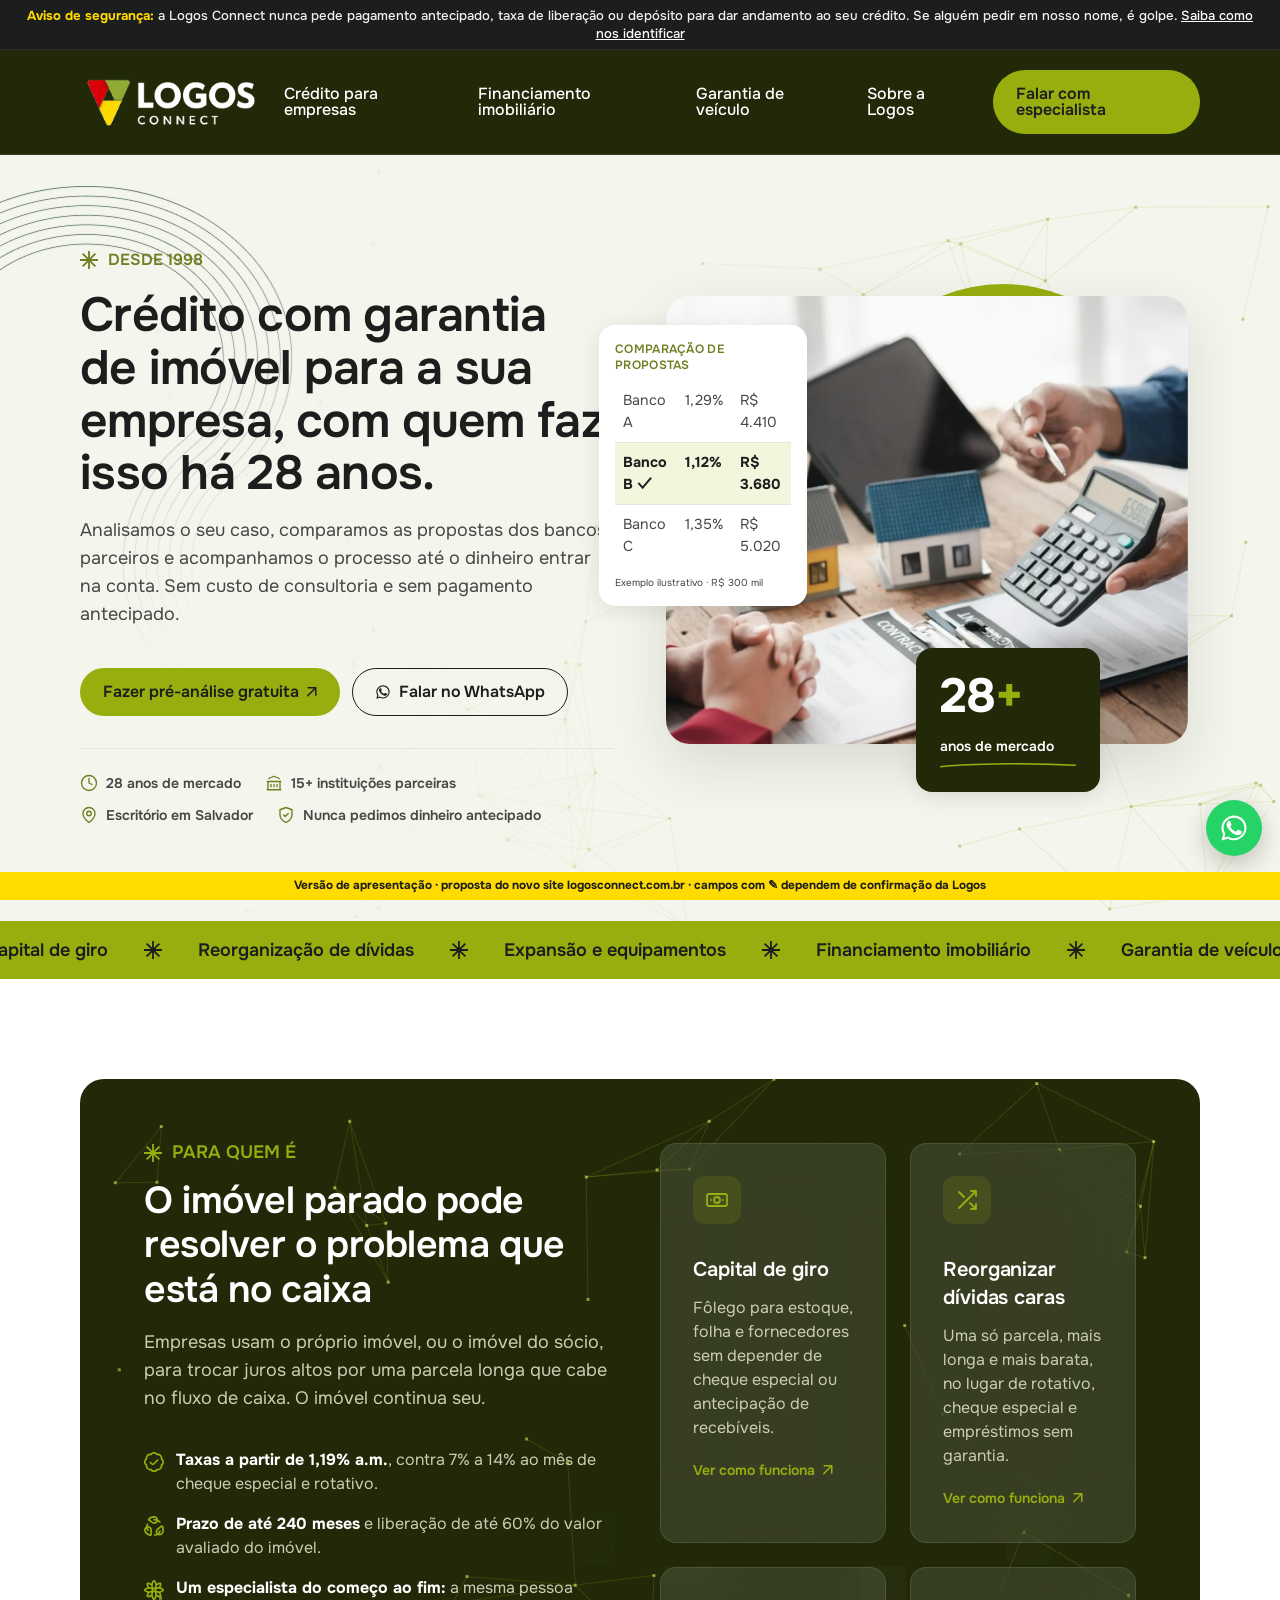
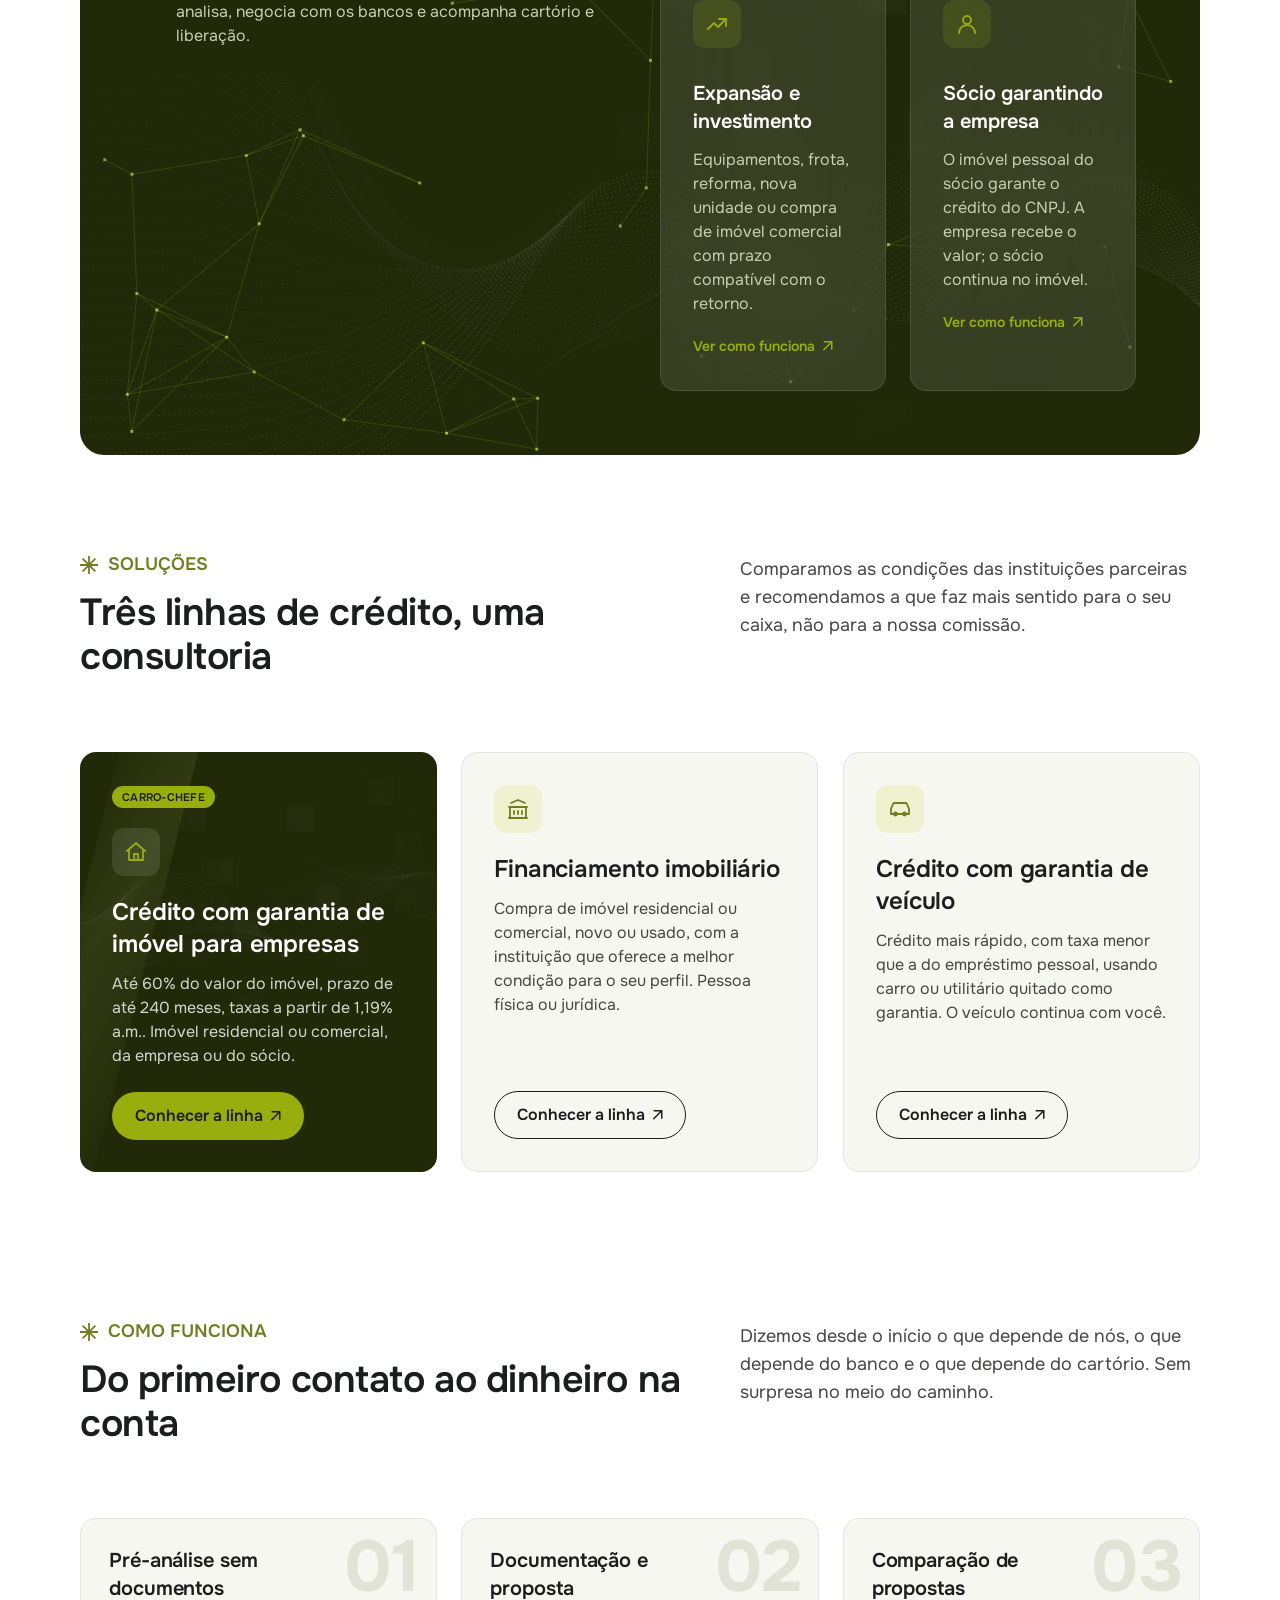
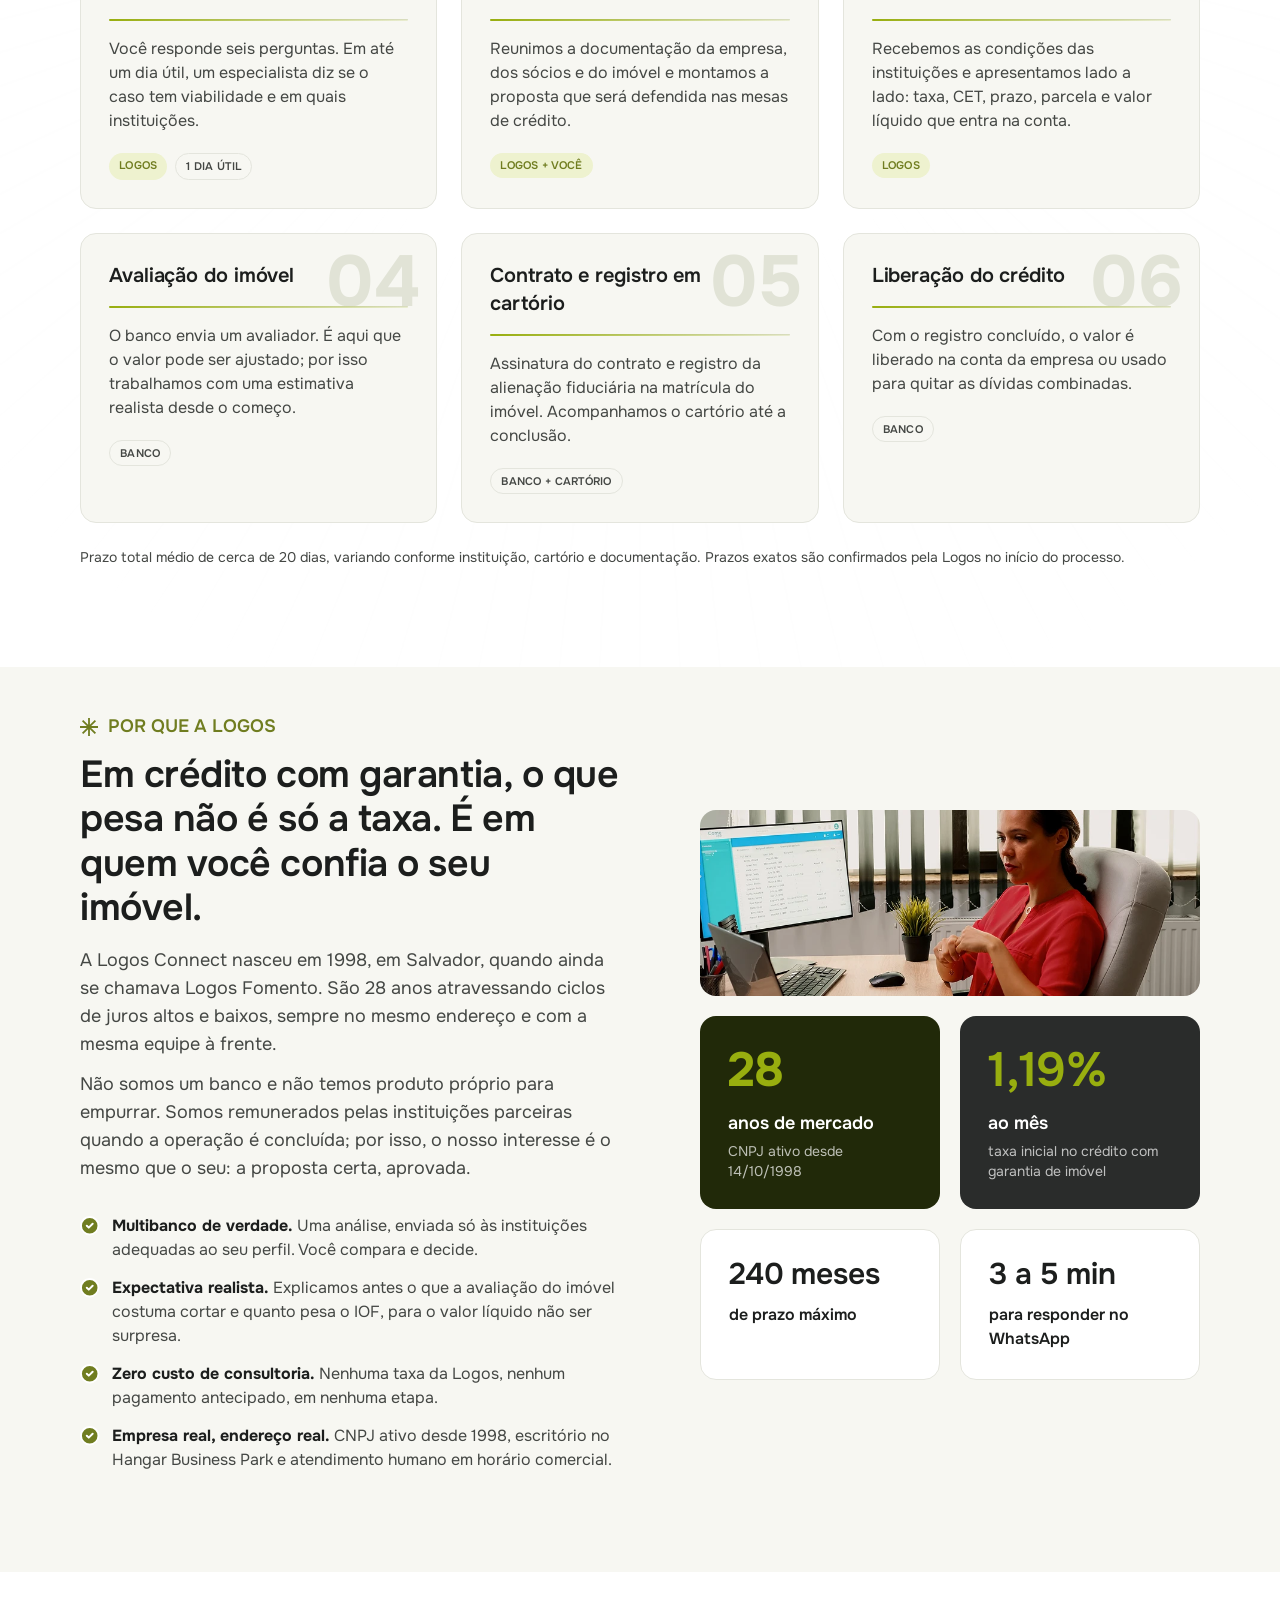
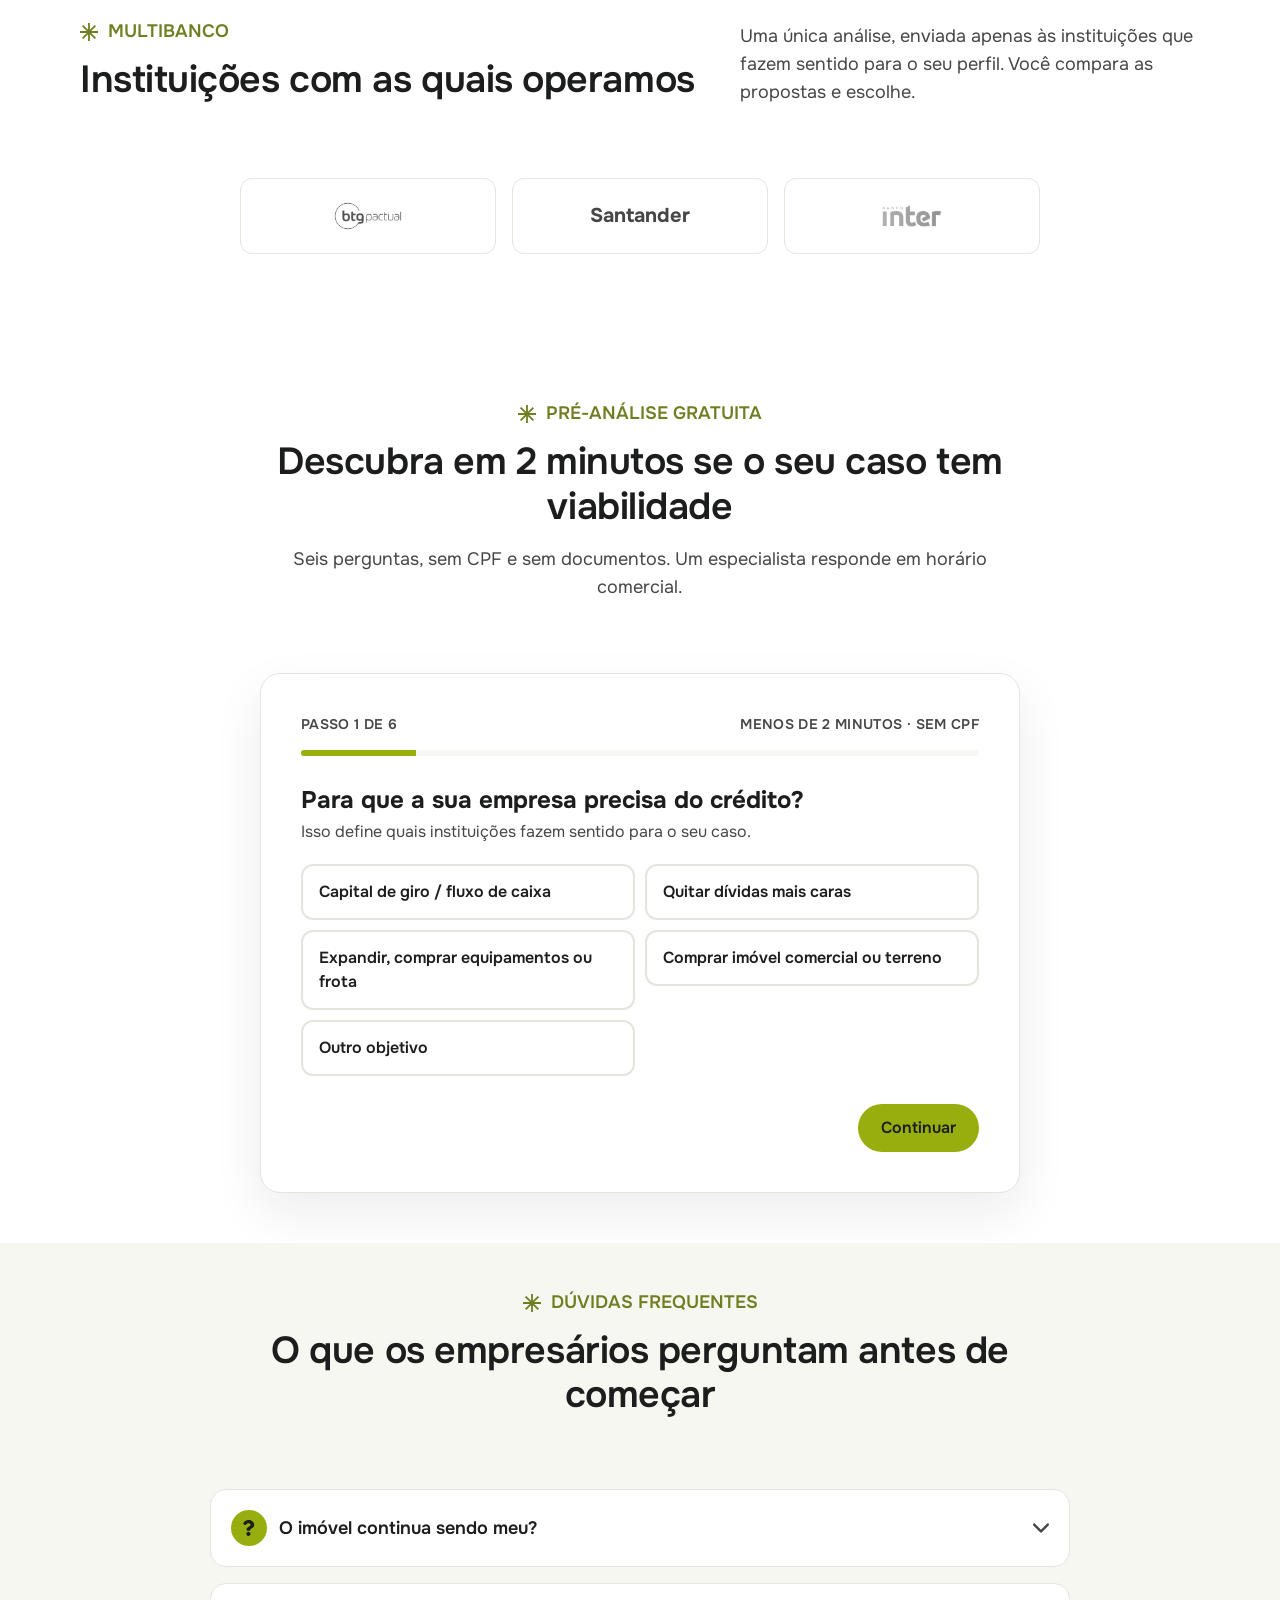
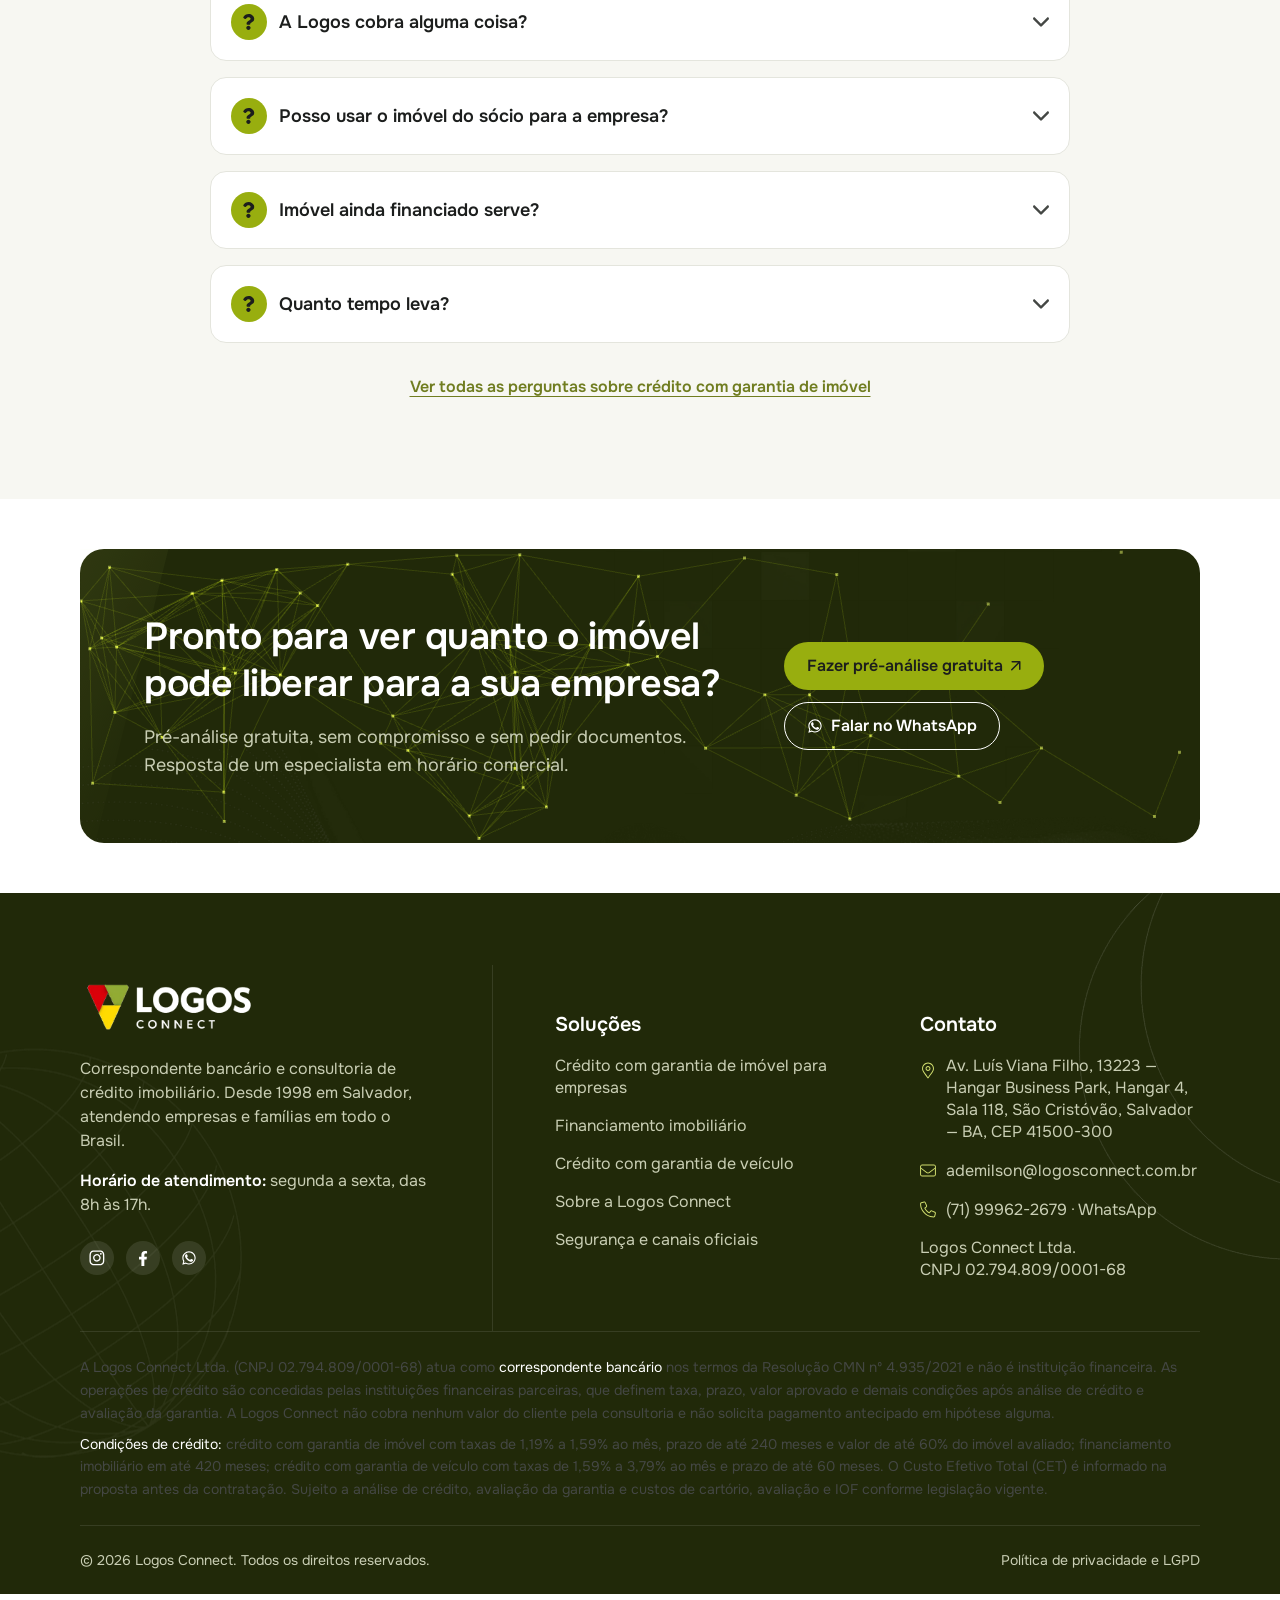
==== commit 9a1e015b: "Remove 'Correspondente bancário' do selo do hero na home, mantendo 'Desde 1998'" ====
--- a/index.html
+++ b/index.html
@@ -63,7 +63,7 @@
 				<div class="md:max-w-137.5 w-full">
 					<div class="flex items-center gap-2.5" data-subtitle>
 						<img class="rotate" src="assets/img/title-icon.svg" alt="">
-						<p class="text-sm sm:text-base font-semibold leading-[1.1]! text-verde-escuro uppercase">Correspondente bancário · desde 1998</p>
+						<p class="text-sm sm:text-base font-semibold leading-[1.1]! text-verde-escuro uppercase">Desde 1998</p>
 					</div>
 					<h1 class="text-4xl sm:text-[40px] md:text-5xl lg:text-[52px] xl:text-[60px] font-bold leading-[1.1]! text-title_black mt-4 md:mt-5" data-title>Crédito com garantia de imóvel para a sua empresa, com quem faz isso há 28 anos.</h1>
 					<p class="text-base sm:text-lg text-paragraph_black mt-4" data-excerpt>Analisamos o seu caso, comparamos as propostas dos bancos parceiros e acompanhamos o processo até o dinheiro entrar na conta. Sem custo de consultoria e sem pagamento antecipado.</p>
